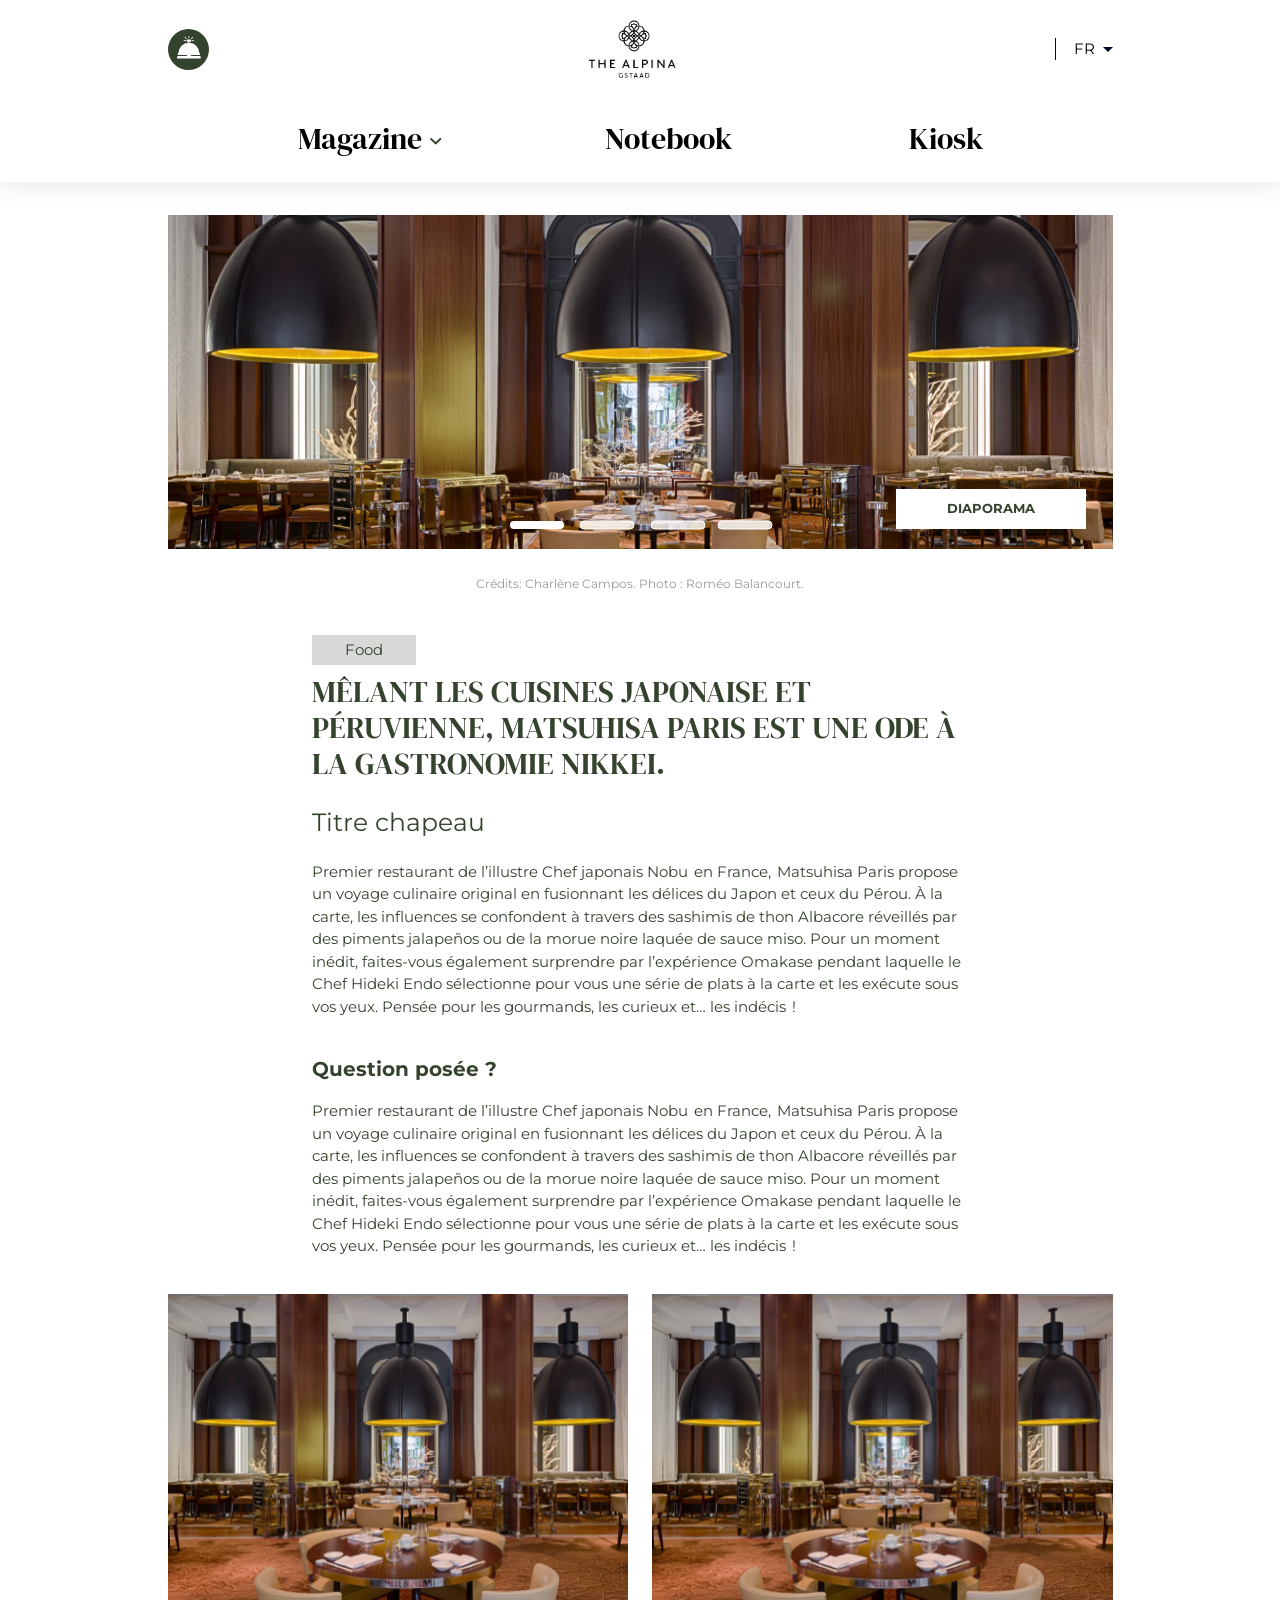
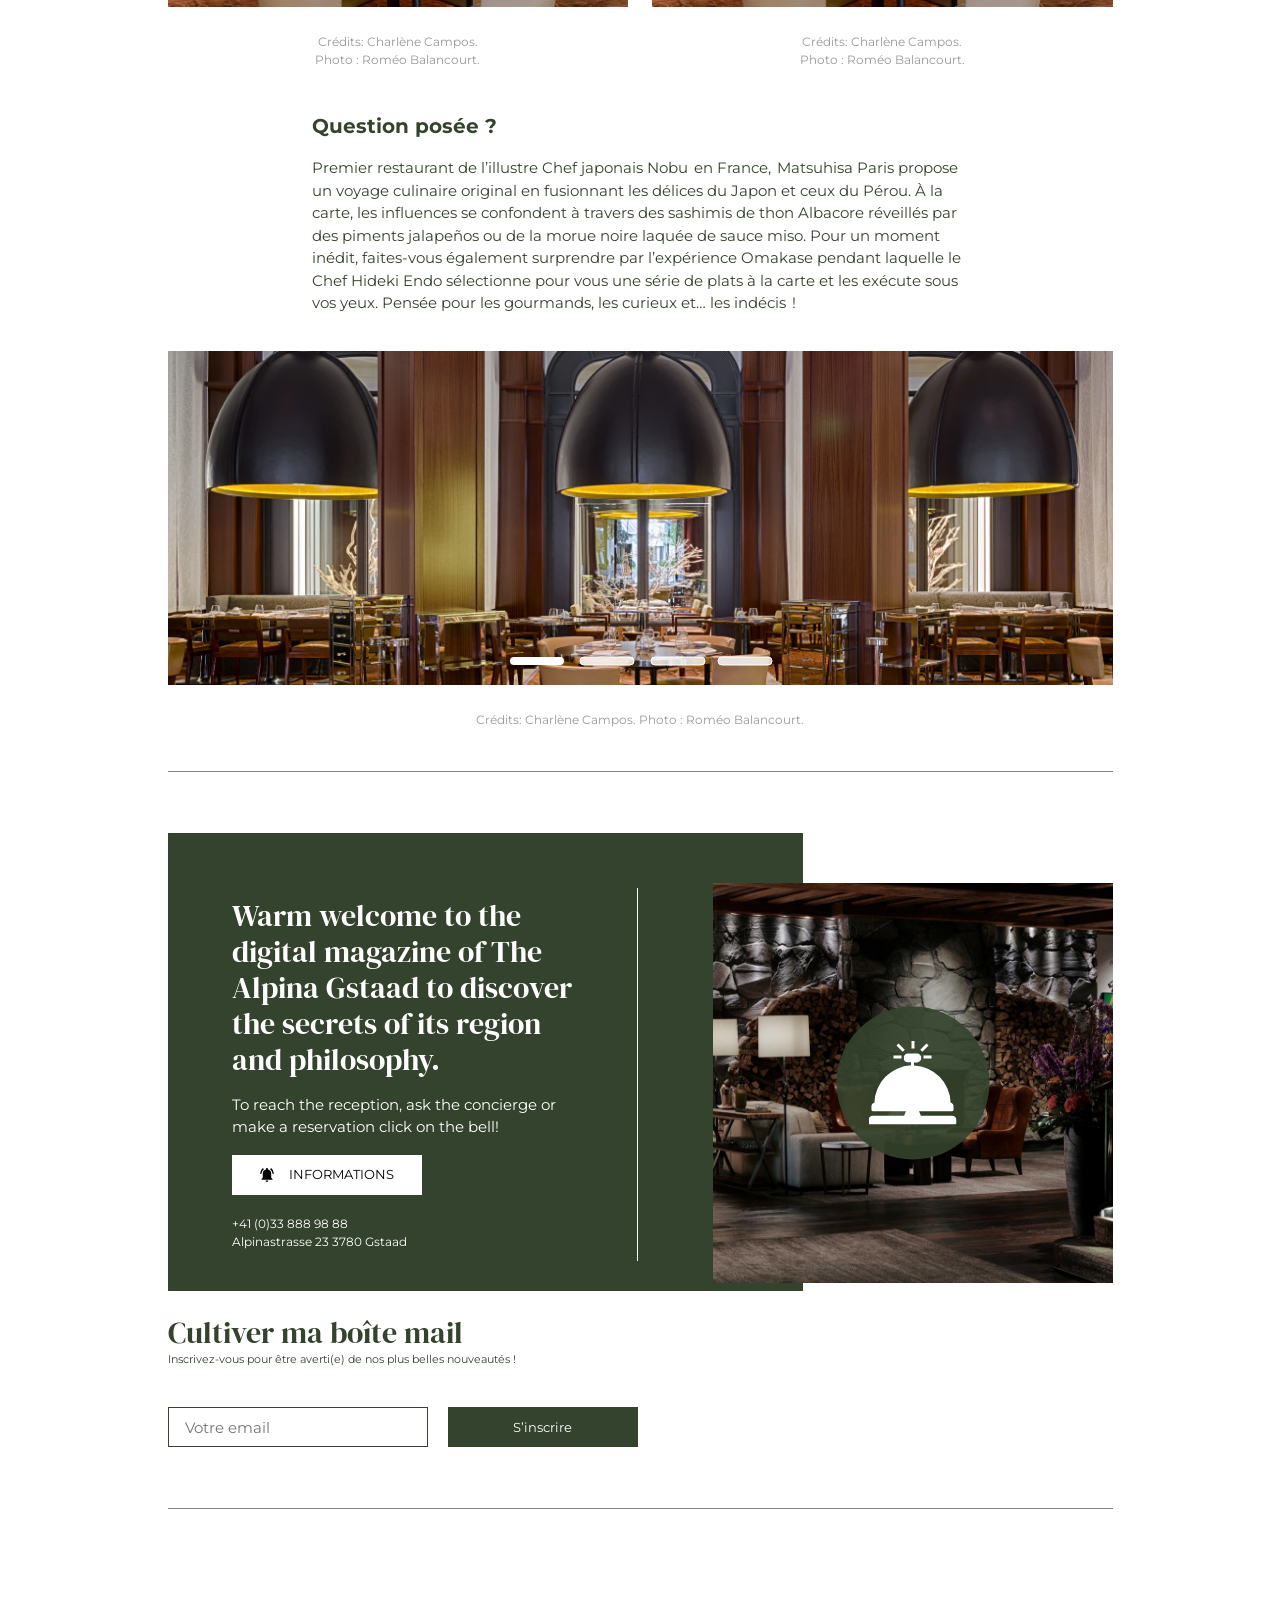
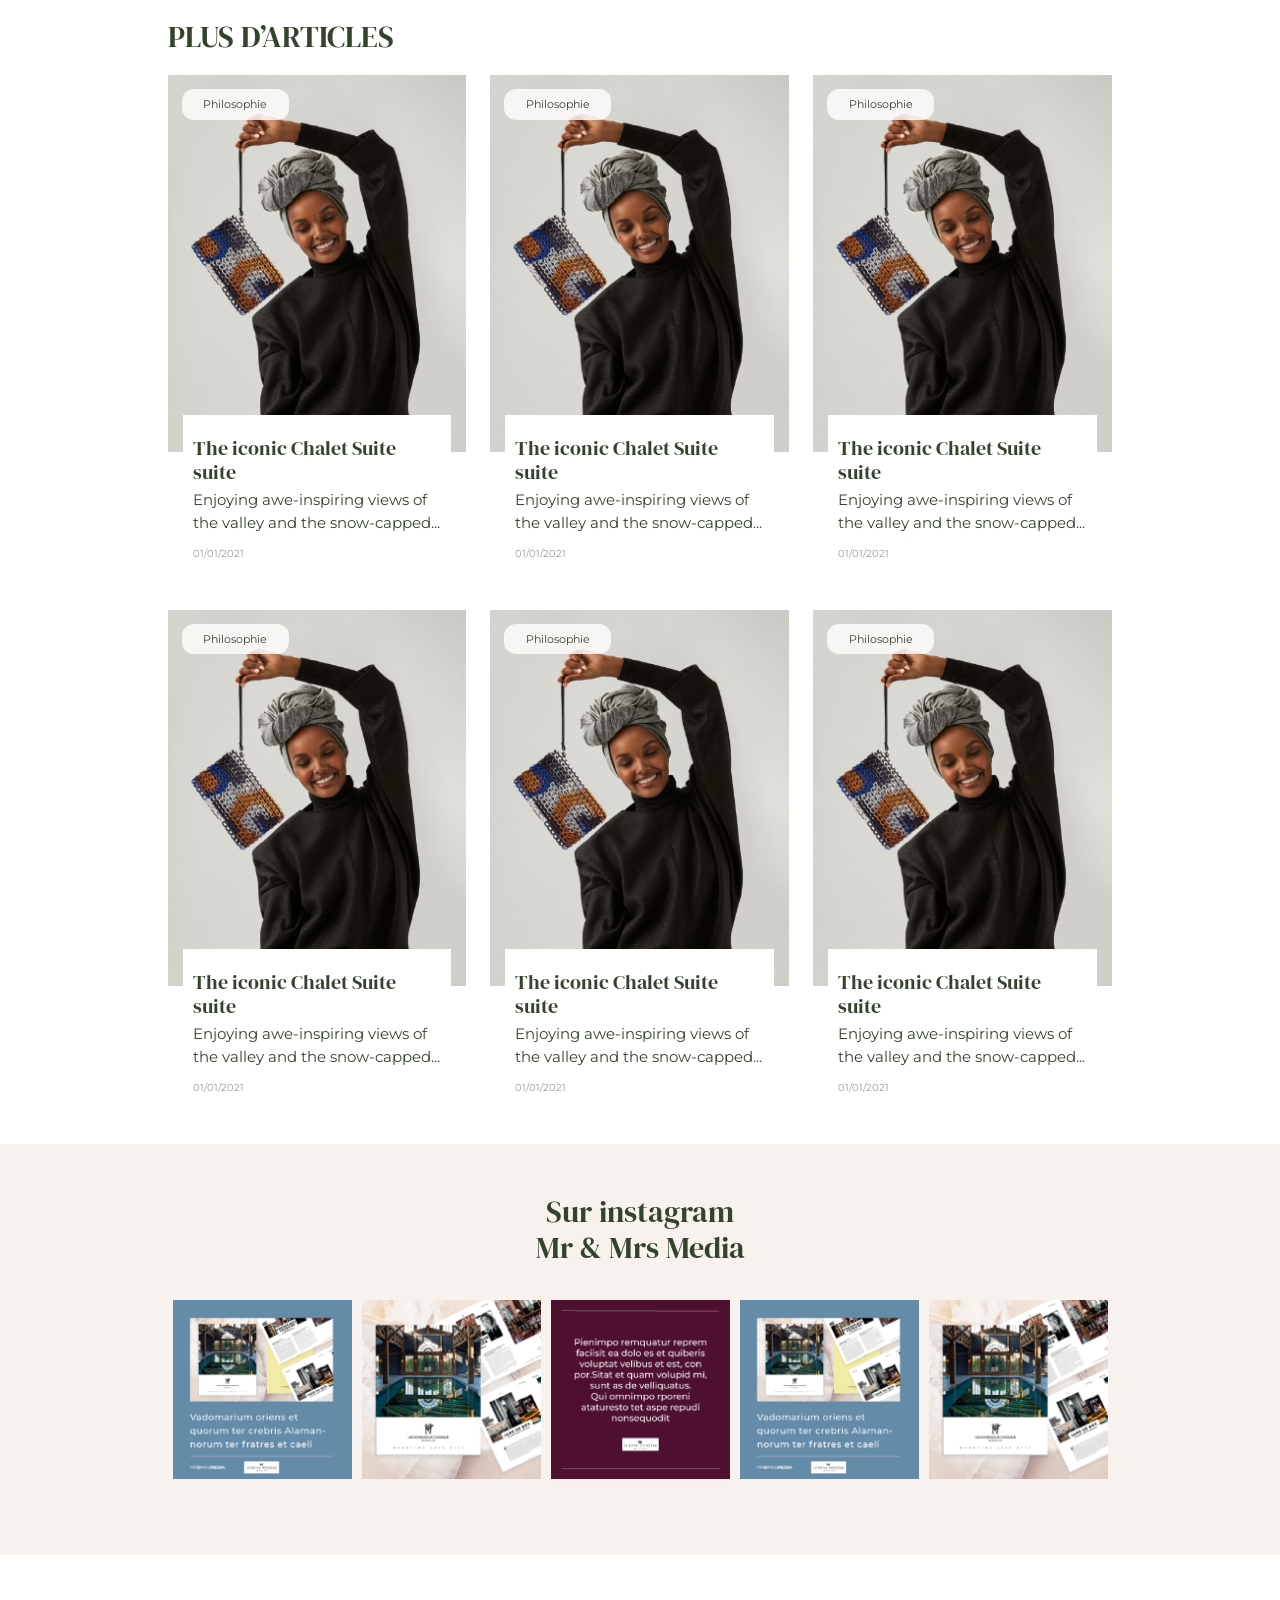
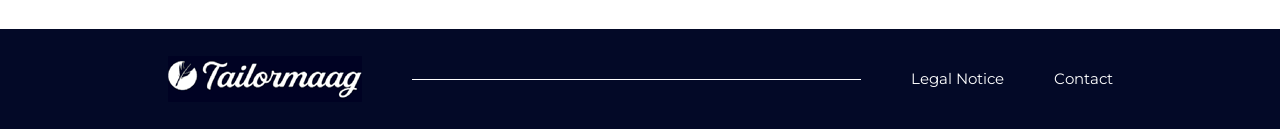
==== app/articles-only.html @ 4ebaca7b "first path" ====
<!DOCTYPE html>
<html lang="en">
<head>
	<meta charset="utf-8">
    <meta name="viewport" content="width=device-width, initial-scale=1">
	<meta http-equiv="X-UA-Compatible" content="ie=edge">
	<title>Tailormaag</title>
	<link rel="preconnect" href="https://fonts.gstatic.com">
<link href="https://fonts.googleapis.com/css2?family=DM+Serif+Display&family=Montserrat:wght@400;700&display=swap" rel="stylesheet">
	<link rel="stylesheet" href="https://stackpath.bootstrapcdn.com/bootstrap/5.0.0-alpha1/css/bootstrap.min.css" integrity="sha384-r4NyP46KrjDleawBgD5tp8Y7UzmLA05oM1iAEQ17CSuDqnUK2+k9luXQOfXJCJ4I" crossorigin="anonymous">
	<link rel="stylesheet" href="css/slick.css">
	<link rel="stylesheet" href="css/style.min.css">
</head>
<body class="client-page">

<!-- start header -->
<header class="header header--client header--client-single-article">
	<div class="container-fluid">
		<div class="logo">
			<a href="index.html">
				<img src="img/client-logo.svg" alt="">
			</a>
		</div>

	<img src="img/alpina.svg" alt="" class="center-logo">
			


			<div class="header__leng">
				<select name="" id="" class="leng-select">
					<option value="">FR</option>
					<option value="">EN</option>
				</select>
			</div>

	</div>
</header>
<!-- end header -->



<!-- start page menu -->
<section class="page-menu-single page-menu-article">
	<div class="container-fluid">
		<div class="page-menu__content">
			<div class="page-menu__link">Magazine <img src="img/down-arrow.svg" alt="" class="down-arrow">
				<span class="sab-menu">
					<a href="">All Articles</a>
					<a href="">Lifestyle</a>
					<a href="">Philosophy</a>
					<a href="">Food</a>
				</span>
			</div>
			<a href="" class="page-menu__link">Notebook</a>
			<a href="" class="page-menu__link">Kiosk</a>
		</div>
	</div>
</section>
<!-- end page menu -->

<!-- start single-article content -->
<section class="single-article">
	<div class="container-fluid">
		<div class="single-article__img-wrapper">
			<img src="img/article-img.png" alt="">
			<a href="slide-show.html" class="button button-white gallery-btn">
				Diaporama
			</a>
		</div>
<div class="single-article__text-content">
	<div class="single-article__img-title">
			Crédits: Charlène Campos. Photo : Roméo Balancourt.
		</div>

		<div class="article-tag">
			Food
		</div>

		<h2>MÊLANT LES CUISINES JAPONAISE ET PÉRUVIENNE, MATSUHISA PARIS EST UNE ODE À LA GASTRONOMIE NIKKEI.</h2>

		<div class="sub-theme">
			Titre chapeau
		</div>

		<p>Premier restaurant de l’illustre Chef japonais Nobu  en France,  Matsuhisa Paris propose un voyage culinaire original en fusionnant les délices du Japon et ceux du Pérou. À la carte, les influences se confondent à travers des sashimis de thon Albacore réveillés par des piments jalapeños ou de la morue noire laquée de sauce miso. Pour un moment inédit, faites-vous également surprendre par l’expérience Omakase pendant laquelle le Chef Hideki Endo sélectionne pour vous une série de plats à la carte et les exécute sous vos yeux. Pensée pour les gourmands, les curieux et… les indécis  ! </p>

		<div class="single-article__sub-title">
			Question posée ?
		</div>

		<p>
			Premier restaurant de l’illustre Chef japonais Nobu  en France,  Matsuhisa Paris propose un voyage culinaire original en fusionnant les délices du Japon et ceux du Pérou. À la carte, les influences se confondent à travers des sashimis de thon Albacore réveillés par des piments jalapeños ou de la morue noire laquée de sauce miso. Pour un moment inédit, faites-vous également surprendre par l’expérience Omakase pendant laquelle le Chef Hideki Endo sélectionne pour vous une série de plats à la carte et les exécute sous vos yeux. Pensée pour les gourmands, les curieux et… les indécis  ! 
		</p>
</div>

<div class="row single-article-images">
	<div class="col-md-6">
		<div class="single-article-image">
			<img src="img/single-article-img-2.png" alt="">
			<div class="single-article__img-title">
			Crédits: Charlène Campos. <br> Photo : Roméo Balancourt.
		</div>
		</div>
		
	</div>
	<div class="col-md-6">
		<div class="single-article-image">
			<img src="img/single-article-img-2.png" alt="">
			<div class="single-article__img-title">
			Crédits: Charlène Campos. <br> Photo : Roméo Balancourt.
		</div>
		</div>

	</div>
</div>

<div class="single-article__text-content">
<div class="single-article__sub-title">
			Question posée ?
		</div>

		<p>
			Premier restaurant de l’illustre Chef japonais Nobu  en France,  Matsuhisa Paris propose un voyage culinaire original en fusionnant les délices du Japon et ceux du Pérou. À la carte, les influences se confondent à travers des sashimis de thon Albacore réveillés par des piments jalapeños ou de la morue noire laquée de sauce miso. Pour un moment inédit, faites-vous également surprendre par l’expérience Omakase pendant laquelle le Chef Hideki Endo sélectionne pour vous une série de plats à la carte et les exécute sous vos yeux. Pensée pour les gourmands, les curieux et… les indécis  ! 
		</p>
	</div>

	<div class="single-article__img-wrapper">
			<img src="img/article-img.png" alt="">
			
		</div>

			<div class="single-article__img-title">
			Crédits: Charlène Campos. Photo : Roméo Balancourt.
		</div>
		
	</div>
</section>
<!-- end single-article content -->

<!-- start contact-section -->
<section class="contact-section contact-section--green">
	<div class="container-fluid">
		<div class="contact-section__content-wrapper">
			
			<div class="contact-section__content">
			<div class="contact-section__wrapper">
				<h2>
					Warm welcome to the digital magazine of The Alpina Gstaad to discover the secrets of its region and philosophy.
				</h2>
				<p class="contact-section__text">To reach the reception, ask the concierge or make a reservation click on the bell!</p>

				<div class="contac-button-wrapper">
					<a href="" class="button button-white button-white--black">
				<img src="img/bell.svg" alt="">	Informations
				</a><div class="contact-info">
				+41 (0)33 888 98 88 <br>
Alpinastrasse 23 3780 Gstaad
			</div>
				</div>
				
			</div>
		</div>
		<div class="contact-img">
			<div class="contact-im">
				<div class="contact-img__logo">

				<img src="img/reception-bell.svg" alt="">
			</div>
			<img src="img/contact2.png" alt="">
			</div>
			
		</div>
		
		</div>

		<div class="contact-section__call-to-action">
			<h2>
				Cultiver ma boîte mail
			</h2>
			<div class="call-to-action__text">
				Inscrivez-vous pour être averti(e) de nos plus belles nouveautés !
			</div>

			<div class="form">
				<input type="text" placeholder="Votre email" class="input">

				<input type="submit" class="button button--green" value="S’inscrire">
				
			</div>

			

			
			
		</div>
		
	</div>
</section>
<!-- end contact-section -->


<!-- start articles page -->
<section class="articles-section">
	<div class="container-fluid">
		<div class="articles-section__header">
			<div class="articles-section__header-content">
				<h2>PLUS D’ARTICLES</h2>				
			</div>

		
		</div>

		<div class="row">
			<div class="col-md-4">
				<a href="" class="articles__item">
							<span class="articles__item-img-wrapper">
								<span class="tag">
									Philosophie
								</span>
								<img src="img/a1.png" alt="" class="articles__img">
							</span>
							<span class="articles__item-content">
							
							<h3>The iconic Chalet Suite suite</h3>

							<p class="article-item-text">Enjoying awe-inspiring views of the valley and the snow-capped...</p>

							<span class="article-item__date">
								01/01/2021
							</span>
							</span>

						</a>
			</div>

			<div class="col-md-4">
				<a href="" class="articles__item">
							<span class="articles__item-img-wrapper">
								<span class="tag">
									Philosophie
								</span>
								<img src="img/a1.png" alt="" class="articles__img">
							</span>
							<span class="articles__item-content">
							
							<h3>The iconic Chalet Suite suite</h3>

							<p class="article-item-text">Enjoying awe-inspiring views of the valley and the snow-capped...</p>

							<span class="article-item__date">
								01/01/2021
							</span>
							</span>

						</a>
			</div>

			<div class="col-md-4">
				<a href="" class="articles__item">
							<span class="articles__item-img-wrapper">
								<span class="tag">
									Philosophie
								</span>
								<img src="img/a1.png" alt="" class="articles__img">
							</span>
							<span class="articles__item-content">
							
							<h3>The iconic Chalet Suite suite</h3>

							<p class="article-item-text">Enjoying awe-inspiring views of the valley and the snow-capped...</p>

							<span class="article-item__date">
								01/01/2021
							</span>
							</span>

						</a>
			</div>

			<div class="col-md-4">
				<a href="" class="articles__item">
							<span class="articles__item-img-wrapper">
								<span class="tag">
									Philosophie
								</span>
								<img src="img/a1.png" alt="" class="articles__img">
							</span>
							<span class="articles__item-content">
							
							<h3>The iconic Chalet Suite suite</h3>

							<p class="article-item-text">Enjoying awe-inspiring views of the valley and the snow-capped...</p>

							<span class="article-item__date">
								01/01/2021
							</span>
							</span>

						</a>
			</div>

			<div class="col-md-4">
				<a href="" class="articles__item">
							<span class="articles__item-img-wrapper">
								<span class="tag">
									Philosophie
								</span>
								<img src="img/a1.png" alt="" class="articles__img">
							</span>
							<span class="articles__item-content">
							
							<h3>The iconic Chalet Suite suite</h3>

							<p class="article-item-text">Enjoying awe-inspiring views of the valley and the snow-capped...</p>

							<span class="article-item__date">
								01/01/2021
							</span>
							</span>

						</a>
			</div>

			<div class="col-md-4">
				<a href="" class="articles__item">
							<span class="articles__item-img-wrapper">
								<span class="tag">
									Philosophie
								</span>
								<img src="img/a1.png" alt="" class="articles__img">
							</span>
							<span class="articles__item-content">
							
							<h3>The iconic Chalet Suite suite</h3>

							<p class="article-item-text">Enjoying awe-inspiring views of the valley and the snow-capped...</p>

							<span class="article-item__date">
								01/01/2021
							</span>
							</span>

						</a>
			</div>

		</div>
	</div>
</section>
<!-- end articles page -->



<!-- start instagram section -->
<section class="instagram">
	<div class="container-fluid">
		<h2>
			Sur instagram <br>
Mr & Mrs Media
		</h2>
		<div class="instagram__slider">

			<div class="post-item">
				<a href="">
					<img src="img/post1.png" alt="">
				</a>
			</div>

			<div class="post-item">
				<a href="">
					<img src="img/post2.png" alt="">
				</a>
			</div>
			<div class="post-item">
				<a href="">
					<img src="img/post3.png" alt="">
				</a>
			</div>
			<div class="post-item">
				<a href="">
					<img src="img/post1.png" alt="">
				</a>
			</div>
			<div class="post-item">
				<a href="">
					<img src="img/post2.png" alt="">
				</a>
			</div>
		</div>
	</div>
</section>
<!-- end instagram section -->


<!-- start footer section -->
<footer class="footer">
	<div class="container-fluid">
		<div class="footer-logo">
			<a href="">
				<img src="img/footer-logo.png" alt="">
			</a>
		</div>
		<div class="footer-line">
			
		</div>

		<div class="footer-menu">
			<a href="">Legal Notice</a>
			<a href="">Contact</a>
		</div>
	</div>
</footer>
<!-- end footer section -->


<script src="https://ajax.googleapis.com/ajax/libs/jquery/3.5.1/jquery.min.js"></script>
<script src="js/slick.js"></script>
	<script src="js/main.js"></script>
</body>
</html>
---- app/css/style.min.css ----
body{font-size:15px;font-family:"Montserrat",sans-serif;font-weight:400;color:#030927}ul{list-style:none;margin-bottom:0;padding-left:0}a,a:hover{text-decoration:none}h1{font-size:60px;font-family:"DM Serif Display",serif;color:#fff;text-shadow:0 0 16px #030927}h2{font-size:30px;font-family:"DM Serif Display",serif;margin-bottom:29px}h3{font-size:20px;font-family:"DM Serif Display",serif;margin-bottom:0px}.client-page{color:#34432D}.container-fluid{width:945px;max-width:84.872vw;padding-left:0;padding-right:0}.button{font-size:13px;background:#030927;color:#fff;width:190px;height:40px;display:-webkit-box;display:-ms-flexbox;display:flex;-webkit-box-pack:center;-ms-flex-pack:center;justify-content:center;-webkit-box-align:center;-ms-flex-align:center;align-items:center;text-transform:uppercase}.button:hover{color:#fff}.button-white{background:#fff;color:#030927;font-weight:700}.button-white:hover{color:#030927}.header{background:#fff;padding-top:24px;padding-bottom:24px;font-size:15px;z-index:999;-webkit-transition:all 0.5s;-o-transition:all 0.5s;transition:all 0.5s;position:relative;z-index:9999}.header .container-fluid{display:-webkit-box;display:-ms-flexbox;display:flex;-webkit-box-pack:justify;-ms-flex-pack:justify;justify-content:space-between;-webkit-box-align:center;-ms-flex-align:center;align-items:center}.header__menu-wrapper{display:-webkit-box;display:-ms-flexbox;display:flex;-webkit-box-align:center;-ms-flex-align:center;align-items:center}.menu ul{display:-webkit-box;display:-ms-flexbox;display:flex}.menu-link{color:#030927;margin-right:50px}.menu-link:hover{color:#030927}.header__leng{padding-left:50px;border-left:1px solid #030927}.leng-select{border:none;-webkit-appearance:none;-moz-appearance:none;appearance:none;padding-right:17px;background:url("../img/down.svg");background-position:right center;background-repeat:no-repeat;cursor:pointer;outline:none}.header.sticky{-webkit-box-shadow:0px 2px 4px #00000025;box-shadow:0px 2px 4px #00000025;position:fixed;top:0;left:0;width:100%}.menu__btn{cursor:pointer;display:none}.menu__row{width:27px;height:3px;background:#030927;display:block;margin-bottom:4.5px}.main-screen{min-height:568px;background:url("../img/main-bg.png");background-repeat:no-repeat;background-size:cover;text-align:center;-webkit-box-pack:center;-ms-flex-pack:center;justify-content:center;display:-webkit-box;display:-ms-flexbox;display:flex;-webkit-box-align:center;-ms-flex-align:center;align-items:center}.articles{padding-top:70px;padding-bottom:70px;padding-bottom:60px}.articles__img{width:100%}.articles__item-img-wrapper{position:relative;display:block}.tag{position:absolute;top:14px;left:14px;background:rgba(255,255,255,0.8);padding:7px 21.5px;font-size:11px;border-radius:12px}.articles__item{color:#030927;display:block;width:100%}.articles__item h3{margin-top:12px;margin-bottom:5px}.articles__item:hover{color:#030927}.articles__item-content{background:#fff;-webkit-transform:translateY(-37px);-ms-transform:translateY(-37px);transform:translateY(-37px);display:block;width:calc(100% - 30px);margin:0 auto;padding:9px 10px}.articles__item-theme{background:#030927;color:#fff;font-size:11px;text-transform:uppercase;padding:5px 12px}.article-item-text{margin-bottom:17px;font-size:12px}.article-item__date{color:#989898;font-size:12px}.articles-row{display:-webkit-box;display:-ms-flexbox;display:flex;-webkit-box-pack:justify;-ms-flex-pack:justify;justify-content:space-between}.articles-col-l{min-width:320px;margin-left:35px}.articles-col-l .articles__item-content{padding-top:12px}.articles-col-l .articles__item-theme{padding-right:46px}.articles-col-l h3{margin-top:26px;margin-bottom:14.5px}.articles-col-l .article-item-text{margin-bottom:27px}.items-section{background:#F0F5F8;padding-top:33px;padding-bottom:23px}.items-section h3{margin-bottom:6px}.item{max-width:176px}.item p{font-size:12px}.favorite .container-fluid{padding-top:80px;padding-bottom:80px}.favorite__item{width:100%;height:305px;background:url("../img/favorite-bg.png");padding-right:66px;display:-webkit-box;display:-ms-flexbox;display:flex;-webkit-box-pack:end;-ms-flex-pack:end;justify-content:flex-end}.favorite__content{height:100%;width:420px;background:#030927;padding:37px 24px;color:#fff}.favorite__title{font-size:40px;font-family:"DM Serif Display",serif}.favorite__text{font-size:15px}.contact-section .container-fluid{position:relative;padding-top:62px;padding-bottom:62px;margin-bottom:80px}.contact-section .container-fluid:before{content:'';width:100%;height:1px;background:#808392;display:block;position:absolute;top:0;left:0}.contact-section .container-fluid:after{content:'';width:100%;height:1px;background:#808392;display:block;position:absolute;bottom:0;left:0}.contact-section__content{width:635px;max-width:100%;background:#030927;padding:55px 64px 48px 64px;color:#fff}.contact-section__wrapper{height:100%;border-right:1px solid #fff;max-width:406px;padding:40px 50px 40px 0}.contact-section__wrapper h2{margin-bottom:16px}.contact-section__text{font-size:15px}.contact-section__content-wrapper{position:relative}.contact-img{position:absolute;top:0;right:0;-webkit-transform:translateY(50px);-ms-transform:translateY(50px);transform:translateY(50px)}.contact-section__call-to-action{padding-top:24px}.contact-section__call-to-action h2{margin-bottom:0}.call-to-action__text{font-size:11px;margin-bottom:40px}.clients{position:relative;padding-top:38.5px;padding-bottom:38.5px}.clients .container-fluid{position:relative;z-index:1;display:-webkit-box;display:-ms-flexbox;display:flex;-webkit-box-pack:justify;-ms-flex-pack:justify;justify-content:space-between;-webkit-box-align:end;-ms-flex-align:end;align-items:flex-end}.clients:before{content:'';position:absolute;left:0;top:0;height:100%;width:61%;background:#F0F5F8;border-radius:1px}.clients__text{font-size:15px}.clients__buttons{display:-webkit-box;display:-ms-flexbox;display:flex}.prev{margin-right:38px}.prev,.next{cursor:pointer}.slider-wrapper{position:relative;z-index:1;padding-top:35px}.slider-item__img{width:100%;padding:15px;position:relative}.slider-item__img img{width:100%}.slider-logo-wrapper{width:114px;height:114px;background:rgba(4,11,48,0.8);position:absolute;top:50%;left:50%;-webkit-transform:translateY(-50%) translateX(-50%);-ms-transform:translateY(-50%) translateX(-50%);transform:translateY(-50%) translateX(-50%);display:-webkit-box;display:-ms-flexbox;display:flex;-webkit-box-pack:center;-ms-flex-pack:center;justify-content:center;-webkit-box-align:center;-ms-flex-align:center;align-items:center}.slider-logo-wrapper img{max-width:80%}.clients{overflow:hidden}.slider-wrapper{margin-right:-23vw}.slider{margin-left:-15px}.slider-content{width:945px;max-width:84.872vw;margin:0 auto}.slider-item{outline:none}.tags{padding-top:90px;padding-bottom:80px}.tags__text-wrapper{background-color:#030927;border-radius:1px;min-height:100%}.tag-img{width:100%}.tags__text-content{color:#fff;padding:22px 40px}.tags__text-content h2{max-width:280px;margin-bottom:20px}.tags__sab-title{font-size:15px;font-weight:700;margin-bottom:18px}.tags__text{font-size:15px;margin-bottom:25px}.tags__content{width:100%;background:#F0F5F8;border-radius:1px;padding:34px 16px 50px 16px;min-height:100%}.tags__content h2{max-width:357px;margin-bottom:47px}.tag-item{font-size:18px;background:#fff;border-radius:20px;margin-bottom:12px;margin-right:10px;height:42px;display:-webkit-box;display:-ms-flexbox;display:flex;-webkit-box-pack:center;-ms-flex-pack:center;justify-content:center;-webkit-box-align:center;-ms-flex-align:center;align-items:center;padding:0 24px}.tags-wrapper{-ms-flex-wrap:wrap;flex-wrap:wrap;display:-webkit-box;display:-ms-flexbox;display:flex}.tag-img-wrapper{width:100%;height:132px;overflow:hidden}.discover{padding-bottom:90px}.discover__content{width:100%;background:#030927;display:-webkit-box;display:-ms-flexbox;display:flex;color:#fff}.discover__text-content{width:calc(100% - 305px);display:-webkit-box;display:-ms-flexbox;display:flex;-webkit-box-pack:center;-ms-flex-pack:center;justify-content:center;-webkit-box-align:center;-ms-flex-align:center;align-items:center}.discover-img{min-width:305px}.discover__title{font-family:"DM Serif Display",serif;font-size:40px;max-width:380px;line-height:1.2}.discover__text{max-width:480px}.discover__text p{font-size:15px;margin-top:10px}.instagram{background:#F8F2EF;padding-top:50px;padding-bottom:65px;margin-bottom:74px}.instagram h2{text-align:center}.post-item{padding:5px}.post-item img{width:100%}.footer{background:#030927;padding-top:27px;padding-bottom:27px;color:#fff}.footer .container-fluid{display:-webkit-box;display:-ms-flexbox;display:flex;-webkit-box-pack:justify;-ms-flex-pack:justify;justify-content:space-between;-webkit-box-align:center;-ms-flex-align:center;align-items:center}.footer-menu{display:-webkit-box;display:-ms-flexbox;display:flex}.footer-menu a{color:#fff;display:block;margin-left:50px;font-size:15px;white-space:nowrap}.footer-line{width:100%;background:#fff;height:1px;margin-left:50px}.main-screen.main-screen--client{background:url("../img/clients-bg.png");background-position:center}.header--client{padding-top:0;padding-bottom:0}.header--client .header__leng{padding-left:17.5px}.page-menu__content{background:#fff;height:87px;-webkit-box-shadow:0px 2px 24px #0309271A;box-shadow:0px 2px 24px #0309271A;z-index:1;position:relative;-webkit-transform:translateY(-50%);-ms-transform:translateY(-50%);transform:translateY(-50%);display:-webkit-box;display:-ms-flexbox;display:flex;-webkit-box-align:center;-ms-flex-align:center;align-items:center;-webkit-box-pack:justify;-ms-flex-pack:justify;justify-content:space-between;padding-left:130px;padding-right:130px;-webkit-transition:all 0.5s;-o-transition:all 0.5s;transition:all 0.5s}.page-menu__link{font-size:30px;font-family:"DM Serif Display",serif;position:relative;color:#000;cursor:pointer;height:100%;display:-webkit-box;display:-ms-flexbox;display:flex;-webkit-box-align:center;-ms-flex-align:center;align-items:center}.page-menu__link:hover{color:#000}.down-arrow{-webkit-transform:rotate(-90deg);-ms-transform:rotate(-90deg);transform:rotate(-90deg);position:relative;left:10px;top:2px}.page-menu.sticky,.page-menu-single.sticky{position:fixed;top:98px;width:100%;z-index:999}.page-menu.sticky .page-menu__content,.page-menu-single.sticky .page-menu__content{-webkit-transform:translateY(0);-ms-transform:translateY(0);transform:translateY(0)}.sab-menu{position:absolute;top:100%;background:#fff;left:50%;-webkit-transform:translateX(-50%);-ms-transform:translateX(-50%);transform:translateX(-50%);display:block;border-top:3px solid #34432D;width:208px;padding:13px 28px;-webkit-box-shadow:0px 2px 24px #0309271A;box-shadow:0px 2px 24px #0309271A;display:none}.sab-menu a{font-size:19px;color:#000;font-family:"DM Serif Display",serif}.page-menu__link:hover .sab-menu{display:block}.articles-section{padding-top:30px}.articles-section__header{display:-webkit-box;display:-ms-flexbox;display:flex;-webkit-box-pack:justify;-ms-flex-pack:justify;justify-content:space-between;padding-bottom:15px}.articles-section__header-content{max-width:480px}.articles-section__header-content h2{margin-bottom:5px}.button--transparent{background:transparent;color:#34432D;border:1px solid #34432D;font-weight:700}.button--transparent:hover{color:#34432D}.client-page .articles__item{color:#34432D}.client-page .article-item-text{font-size:15px;margin-bottom:7px}.client-page .article-item__date{font-size:10px}.contact-section--green .contact-section__content{background:#34432D;padding-bottom:30px}.contact-section--green .contact-section__wrapper{padding-bottom:10px;padding-top:10px}.contact-section--green .button{margin-bottom:20px}.button img{padding-right:15px}.button-white--black{color:#000;font-weight:400}.contact-info{font-size:12px;color:#fff}.contact-img__logo{top:50%;left:50%;-webkit-transform:translateY(-50%) translateX(-50%);-ms-transform:translateY(-50%) translateX(-50%);transform:translateY(-50%) translateX(-50%);width:153px;height:153px;background:rgba(52,67,45,0.9);position:absolute;border-radius:50%;display:-webkit-box;display:-ms-flexbox;display:flex;-webkit-box-pack:center;-ms-flex-pack:center;justify-content:center;-webkit-box-align:center;-ms-flex-align:center;align-items:center}.button.button--green{background:#34432D;border:none}.form{display:-webkit-box;display:-ms-flexbox;display:flex;height:40px}.form input{height:100%;outline:none}.form .input{width:260px;margin-right:20px;display:block;border:1px solid #34432D;padding:0 16px}.form .input:focus::-webkit-input-placeholder{color:transparent}.form .input:focus::-moz-placeholder{color:transparent}.form .input:focus:-ms-input-placeholder{color:transparent}.form .input:focus::-ms-input-placeholder{color:transparent}.form .input:focus::placeholder{color:transparent}.beauty{text-transform:uppercase;font-size:11px}.articles__item-content--green .articles__item-content{background:#34432D;padding:28px 23px;color:#fff}.articles__item-content--green .article-item__date{color:#fff}.footer-button{width:100%;-webkit-box-pack:center;-ms-flex-pack:center;justify-content:center;display:-webkit-box;display:-ms-flexbox;display:flex;padding-bottom:76px}.footer-button .button--green{font-weight:600;text-transform:none}.articles__item:hover .articles__item-content{background:#34432D;color:#fff}.articles__item:hover .article-item__date{color:#fff}.social-section{padding-bottom:115px}.social-section .container-fluid{padding-top:64px;padding-bottom:64px;border-top:1px solid #D8D8D8;border-bottom:1px solid #D8D8D8;display:-webkit-box;display:-ms-flexbox;display:flex;-webkit-box-align:center;-ms-flex-align:center;align-items:center}.social__content{width:calc(100% - 399px);background:#34432D;padding:40px 77px;color:#fff}.social__content-wrapper{height:100%;border-left:1px solid #fff;height:100%;padding-left:47px;padding-top:60px;padding-bottom:60px;display:-webkit-box;display:-ms-flexbox;display:flex;-webkit-box-align:center;-ms-flex-align:center;align-items:center}.social__content-container{width:345px;max-width:100%}.social__content-container h2{font-size:24px;margin-bottom:8px}.social-icon{display:-webkit-box;display:-ms-flexbox;display:flex;-webkit-box-pack:center;-ms-flex-pack:center;justify-content:center;-webkit-box-align:center;-ms-flex-align:center;align-items:center;width:37px;height:37px;border-radius:50%;margin-right:20px}.social-icon img{max-width:100%}.social-icon:last-child{margin-right:0}.social-icons{display:-webkit-box;display:-ms-flexbox;display:flex}.notebook{background:rgba(52,67,45,0.2);padding-top:57px;padding-bottom:76px;margin-bottom:60px}.notebook .col-md-6,.notebook .col-md-4{margin-bottom:20px}.notebook-title{font-family:"DM Serif Display",serif;font-size:60px}.notebook__header-content{max-width:480px}.notebook__header{display:-webkit-box;display:-ms-flexbox;display:flex;-webkit-box-pack:justify;-ms-flex-pack:justify;justify-content:space-between;-webkit-box-align:end;-ms-flex-align:end;align-items:flex-end;padding-bottom:40px}.notebook__header p{margin-bottom:0}.notebook__header .button{width:225px}.notebook__item{min-height:100%;background:#fff}.notebook__item .articles__item-content{-webkit-transform:translateY(0);-ms-transform:translateY(0);transform:translateY(0);width:100%;padding-top:0;display:-webkit-box;display:-ms-flexbox;display:flex;-webkit-box-orient:vertical;-webkit-box-direction:normal;-ms-flex-direction:column;flex-direction:column;padding-right:20px;padding-left:35px;padding-bottom:13px}.notebook__item .articles__item-content h3{font-size:25px}.notebook__item .articles__item-content .article-item-text{font-size:12px}.next-arrow{background:#34432D;width:54px;height:54px;display:-webkit-box;display:-ms-flexbox;display:flex;-ms-flex-item-align:end;align-self:flex-end;-webkit-transform:translateY(-50%);-ms-transform:translateY(-50%);transform:translateY(-50%);-webkit-box-pack:center;-ms-flex-pack:center;justify-content:center;-webkit-box-align:center;-ms-flex-align:center;align-items:center}.notebook__sub-title{text-transform:uppercase;font-size:11px}.notebook__sub-title span{font-weight:600}.notebook__footer{font-size:11px;color:#D98612;display:-webkit-box;display:-ms-flexbox;display:flex;-webkit-box-align:center;-ms-flex-align:center;align-items:center}.notebook__footer img{display:block;margin-right:8px}.button.button--green{text-transform:none}.main-screen--articles{min-height:auto;padding-top:64px;padding-bottom:95px;background:url("../img/articles-bg.png");background-size:cover;background-repeat:no-repeat;background-position:center}.articles__tabs{display:-webkit-box;display:-ms-flexbox;display:flex;margin-bottom:40px}.articles__tab{margin-right:16px;width:137px;height:38px;display:-webkit-box;display:-ms-flexbox;display:flex;-webkit-box-pack:center;-ms-flex-pack:center;justify-content:center;-webkit-box-align:center;-ms-flex-align:center;align-items:center;border:1px solid #34432D;cursor:pointer;font-size:17px}.articles__tab.active{background:#34432D;color:#fff}.articles__tab-item{display:none}.articles__tab-item:first-child{display:block}.page-menu-single.page-menu-article{-webkit-box-shadow:0px 2px 24px #0309271A;box-shadow:0px 2px 24px #0309271A;-webkit-transform:translateY(-3px);-ms-transform:translateY(-3px);transform:translateY(-3px);background:#fff}.page-menu-single.page-menu-article .page-menu__content{-webkit-transform:translateY(0);-ms-transform:translateY(0);transform:translateY(0);-webkit-box-shadow:none;box-shadow:none}.header--client-single-article.sticky{-webkit-box-shadow:none;box-shadow:none}.single-article{padding-top:30px}.single-article__img-wrapper{position:relative}.single-article__img-wrapper img{width:100%}.single-article__img-wrapper .button{position:absolute;right:27px;bottom:20px;color:#34432D;cursor:pointer}.single-article__img-title{text-align:center;font-size:12px;color:#989898;padding-top:26px;padding-bottom:42px}.article-tag{height:30px;display:-webkit-box;display:-ms-flexbox;display:flex;-webkit-box-pack:center;-ms-flex-pack:center;justify-content:center;-webkit-box-align:center;-ms-flex-align:center;align-items:center;background:rgba(52,67,45,0.2);width:104px;margin-bottom:9px}.single-article__text-content{width:656px;margin:0 auto;max-width:84.872vw}.single-article__text-content h2{margin-bottom:22px}.single-article__text-content p{margin-bottom:36px}.sub-theme{font-size:25px;margin-bottom:19px}.single-article__sub-title{font-size:20px;font-weight:700;margin-bottom:16px}.single-article-images .col-md-6 img{width:100%}.page-menu-single.page-menu-article{position:relative}.modal-window{background:#000;position:fixed;top:0;left:0;width:100%;height:100vh;z-index:9999}.gallery-slider{width:813px;max-width:100%;margin:0 auto;position:relative;height:100vh}.gallery-slider p{color:#fff;margin-top:50px}.gallery-slider__wrapper{display:-webkit-box;display:-ms-flexbox;display:flex;-webkit-box-align:center;-ms-flex-align:center;align-items:center;-webkit-box-orient:vertical;-webkit-box-direction:normal;-ms-flex-direction:column;flex-direction:column;padding-top:50px}.gallery-slider__wrapper img{max-height:calc(100vh - 250px)}.gallery-next{position:absolute;right:0;top:50%;-webkit-transform:translateY(-50%);-ms-transform:translateY(-50%);transform:translateY(-50%);cursor:pointer;z-index:999}.gallery-prev{position:absolute;left:0;top:50%;-webkit-transform:translateY(-50%);-ms-transform:translateY(-50%);transform:translateY(-50%);cursor:pointer;z-index:999}.modal-window__content{position:relative;width:960px;max-width:90%;margin:0 auto;height:100vh;display:-webkit-box;display:-ms-flexbox;display:flex;-webkit-box-align:center;-ms-flex-align:center;align-items:center}@media only screen and (max-width: 1200px){.main-screen.main-screen--client{background-size:100%;background-repeat:no-repeat;min-height:38vw}}@media only screen and (max-width: 1140px){.contact-section__wrapper{max-width:350px;padding-right:20px}}@media only screen and (max-width: 992px){.articles-row{-webkit-box-orient:vertical;-webkit-box-direction:normal;-ms-flex-direction:column;flex-direction:column}.articles-col-l{margin-left:0}.favorite__item{padding-right:0px}.contact-section .contact-img{position:static;-webkit-transform:translateY(0px);-ms-transform:translateY(0px);transform:translateY(0px);margin-top:-125px}.contact-section__content{width:100%}.contact-section__wrapper{max-width:100%;border-right:none;padding-right:0}.contact-section__content{padding-bottom:130px;padding-left:0;padding-right:0;margin:0 auto}.contact-section .container-fluid{max-width:100%;width:100%}.contact-section__wrapper{max-width:84.872vw;margin:0 auto}.contact-img{max-width:84.872vw;margin:0 auto;display:-webkit-box;display:-ms-flexbox;display:flex;-webkit-box-pack:end;-ms-flex-pack:end;justify-content:flex-end}.contact-section__call-to-action{padding-top:0}.contact-section__call-to-action{max-width:84.872vw;margin:0 auto}.clients:before{width:74%}.discover__content{-webkit-box-orient:vertical;-webkit-box-direction:normal;-ms-flex-direction:column;flex-direction:column}.discover__text-content{padding-top:26px;padding-bottom:26px}.discover-img{min-width:100%}.discover__text{max-width:100%}.discover__text-content{width:90%;margin:0 auto}.tags{overflow:hidden}.page-menu__content{padding-left:25px;padding-right:25px}.contact-im{position:relative}.social__content{padding:40px 25px}.social-img{width:50%}.social__content{width:50%}}@media only screen and (max-width: 768px){.header__menu-wrapper{display:none}.logo img{width:130px}.menu__btn{display:block}.menu__row{-webkit-transition:all 0.3s;-o-transition:all 0.3s;transition:all 0.3s}.menu__btn.active .menu__row:last-child{display:none}.menu__btn.active .menu__row:nth-child(2){-webkit-transform:rotate(45deg);-ms-transform:rotate(45deg);transform:rotate(45deg)}.menu__btn.active .menu__row:first-child{-webkit-transform:rotate(-45deg);-ms-transform:rotate(-45deg);transform:rotate(-45deg);margin-bottom:0;position:relative;top:3px}h1{font-size:40px;max-width:326px;margin:0 auto}.main-screen{min-height:757px;background:url("../img/main-bg-mobile.png");background-size:cover;background-repeat:no-repeat}.main-screen .container-fluid{max-width:98%}.articles__item-theme{font-size:14px}.articles__item h3 br{display:none}h3{font-size:25px}.articles__item-content{width:calc(100% - 26px)}.article-item-text{font-size:15px}.articles__item{margin-bottom:10px}.articles-col-l{min-width:auto}.articles-col-s .col-md-6:first-child{-webkit-box-ordinal-group:3;-ms-flex-order:2;order:2}.articles-col-s .col-md-6:nth-child(2){-webkit-box-ordinal-group:2;-ms-flex-order:1;order:1}.articles{padding-top:30px;padding-bottom:0}.header__menu-wrapper{position:absolute;top:99%;background:#fff;left:0;width:100%;-webkit-box-shadow:0px 2px 4px #00000025;box-shadow:0px 2px 4px #00000025;padding-bottom:50px;padding-top:20px}.header{position:relative;font-size:20px}.menu-link{margin-right:0;margin-bottom:30px;display:block}.menu ul{-webkit-box-orient:vertical;-webkit-box-direction:normal;-ms-flex-direction:column;flex-direction:column}.header__leng{padding-left:0}.menu,.header__leng{width:84.872vw;margin:0 auto;border-left:none}.item{margin-bottom:30px}.items-section{padding-bottom:0}.favorite__item{min-height:650px;background:url("../img/favorite-mobile.png");background-size:cover;-webkit-box-pack:center;-ms-flex-pack:center;justify-content:center;-webkit-box-align:start;-ms-flex-align:start;align-items:flex-start;background-size:cover;padding-top:70px}.favorite__content{width:100%;height:auto}.favorite .container-fluid{max-width:100%}.contact-img img{width:282px;max-width:100%}.contact-section .container-fluid:before,.contact-section .container-fluid:after{width:84.872vw;left:50%;-webkit-transform:translateX(-50%);-ms-transform:translateX(-50%);transform:translateX(-50%)}.favorite .container-fluid{padding-bottom:40px}.contact-section .container-fluid{padding-bottom:37px;margin-bottom:37px;padding-top:37px}.slider-logo-wrapper{width:82px;height:82px}.slider-item__img{padding:5px}.slider{margin-left:-5px}.clients:before{width:100%}.clients .container-fluid{-webkit-box-orient:vertical;-webkit-box-direction:normal;-ms-flex-direction:column;flex-direction:column;-webkit-box-align:start;-ms-flex-align:start;align-items:flex-start}.clients__buttons{-ms-flex-item-align:end;align-self:flex-end;padding-top:10px}.slider-wrapper{padding-top:20px}.tags{padding-top:79px}.tags .container-fluid{max-width:100%}.tag-img-wrapper{height:auto}.tags__text-content{padding:0 0;padding-top:30px;max-width:84.872vw;margin:0 auto}.tags__content{padding:0 0;padding-top:30px;padding-bottom:45px}.tags__content-wrap{max-width:84.872vw;margin:0 auto}.discover__title{font-size:30px}.discover__text p{font-size:14px}.instagram{margin-bottom:0}.instagram .container-fluid{max-width:100%}.footer-line{display:none}.footer .container-fluid{-webkit-box-orient:vertical;-webkit-box-direction:normal;-ms-flex-direction:column;flex-direction:column}.footer-menu{margin-top:21px}.footer-menu a{margin-left:0}.footer-menu a:last-child{margin-left:36px}.header--client{-webkit-box-shadow:0px 2px 4px #00000025;box-shadow:0px 2px 4px #00000025}.header--client .container-fluid{display:-webkit-box;display:-ms-flexbox;display:flex;-webkit-box-pack:justify;-ms-flex-pack:justify;justify-content:space-between;-webkit-box-align:center;-ms-flex-align:center;align-items:center}.header--client .header__leng{width:auto;margin-right:0;margin-left:0;padding-left:0}.header--client .logo img{max-width:42px}.center-logo{width:70px}.page-menu.sticky,.page-menu-single.sticky{top:70px;-webkit-box-shadow:0px 2px 4px #00000025;box-shadow:0px 2px 4px #00000025}.page-menu-single.page-menu-article{-webkit-transform:translateY(0);-ms-transform:translateY(0);transform:translateY(0)}.header.sticky{-webkit-box-shadow:0px 2px 4px #00000025;box-shadow:0px 2px 4px #00000025}.page-menu__link{font-size:18px}.page-menu__content{padding-left:17px;padding-right:17px;height:60px}.main-screen--client{border-bottom:1px solid #707070}.page-menu.sticky .container-fluid{width:100%;max-width:100%}.down-arrow{height:8px;left:5px}.sab-menu{width:116px;padding:12px 17px}.sab-menu a{font-size:14px}.articles-section__header{-webkit-box-orient:vertical;-webkit-box-direction:normal;-ms-flex-direction:column;flex-direction:column;padding-bottom:40px}.contact-img__logo{width:92px;height:92px}.contact-img__logo img{max-width:60%}.contact-section--green .contact-section__content{padding-bottom:135px}.contac-button-wrapper{display:-webkit-box;display:-ms-flexbox;display:flex;-webkit-box-pack:justify;-ms-flex-pack:justify;justify-content:space-between}.contact-section--green .button{width:150px;padding-left:3px;padding-right:3px}.button img{padding-right:5px}.contact-info{padding-left:10px}.form .input{width:100%;margin-right:10px}.contact-section--green .contact-section__content{padding-top:33px}.contact-section--green .call-to-action__text{margin-bottom:16px}.contact-section--green .contact-section__call-to-action{padding-top:16px}.contact-section--green .contact-section__wrapper h2{font-size:25px}.social-section .container-fluid{-webkit-box-orient:vertical;-webkit-box-direction:normal;-ms-flex-direction:column;flex-direction:column;max-width:100%;border-top:none;border-bottom:none;padding-top:0;padding-bottom:0}.social-img{width:100%;max-width:84.872vw;position:relative;z-index:1}.social__content{width:100%}.social__content{padding:0;padding-top:58px;-webkit-transform:translateY(-37px);-ms-transform:translateY(-37px);transform:translateY(-37px)}.social__content-wrapper{border-left:none;padding:0}.social__content-container{width:84.872vw;margin:0 auto;padding-top:28px;border-top:1px solid #fff;padding-bottom:42px}.social-section{padding-bottom:50px}.notebook-title{font-size:30px}.notebook__header{-webkit-box-orient:vertical;-webkit-box-direction:normal;-ms-flex-direction:column;flex-direction:column;-webkit-box-align:start;-ms-flex-align:start;align-items:flex-start}.notebook__header .button{margin-top:13px}.notebook{padding-bottom:38px;padding-top:47px}.main-screen--articles{min-height:auto;background:url("../img/articles-bg.png");background-size:cover;background-repeat:no-repeat;background-position:center}.single-article .container-fluid{max-width:100%}.single-article__img-wrapper .button{right:30px;bottom:10px;width:110px}.single-article{padding-top:0}.single-article-images{max-width:100%;margin-right:0;margin-left:0}.single-article-images .col-md-6{padding-left:0;padding-right:0}.modal-window{overflow-y:auto}.gallery-slider__wrapper{padding-top:0}.modal-window__content{width:100%;max-width:100%}.gallery-slider{width:100vw}.gallery-slider img{width:100vw;height:auto;max-height:1000px}.gallery-slider p{margin-top:0;max-width:84.872vw;margin:0 auto;-webkit-transform:translateY(-10vw);-ms-transform:translateY(-10vw);transform:translateY(-10vw)}.slider-image{position:relative}.slider-image:before{content:'';background:transparent -webkit-gradient(linear, left top, left bottom, from(rgba(0,0,0,0)), to(#000)) 0% 0%;background:transparent -o-linear-gradient(top, rgba(0,0,0,0) 0%, #000 100%) 0% 0%;background:transparent linear-gradient(180deg, rgba(0,0,0,0) 0%, #000 100%) 0% 0%;width:100%;height:30vw;position:absolute;bottom:0;left:0}.gallery-prev,.gallery-next{z-index:999}.gallery-prev img,.gallery-next img{width:23px}.gallery-prev{-webkit-transform:translateX(100%) translateY(-150%);-ms-transform:translateX(100%) translateY(-150%);transform:translateX(100%) translateY(-150%)}.gallery-next{-webkit-transform:translateX(-100%) translateY(-150%);-ms-transform:translateX(-100%) translateY(-150%);transform:translateX(-100%) translateY(-150%)}}@media only screen and (max-width: 480px){.main-screen.main-screen--client{background:url("../img/clients-bg-mobile.png");background-size:100%;min-height:170vw}.articles__tab{margin-right:5px;font-size:14px}.articles__tab{margin-bottom:0px;padding-bottom:0}.articles-section__header.article-page{padding-bottom:0px}.single-article__text-content h2{font-size:20px}}@media only screen and (max-width: 380px){.favorite__item{padding-top:40px}}@media only screen and (max-width: 340px){h1{font-size:38px}.favorite__item{padding-top:20px}}
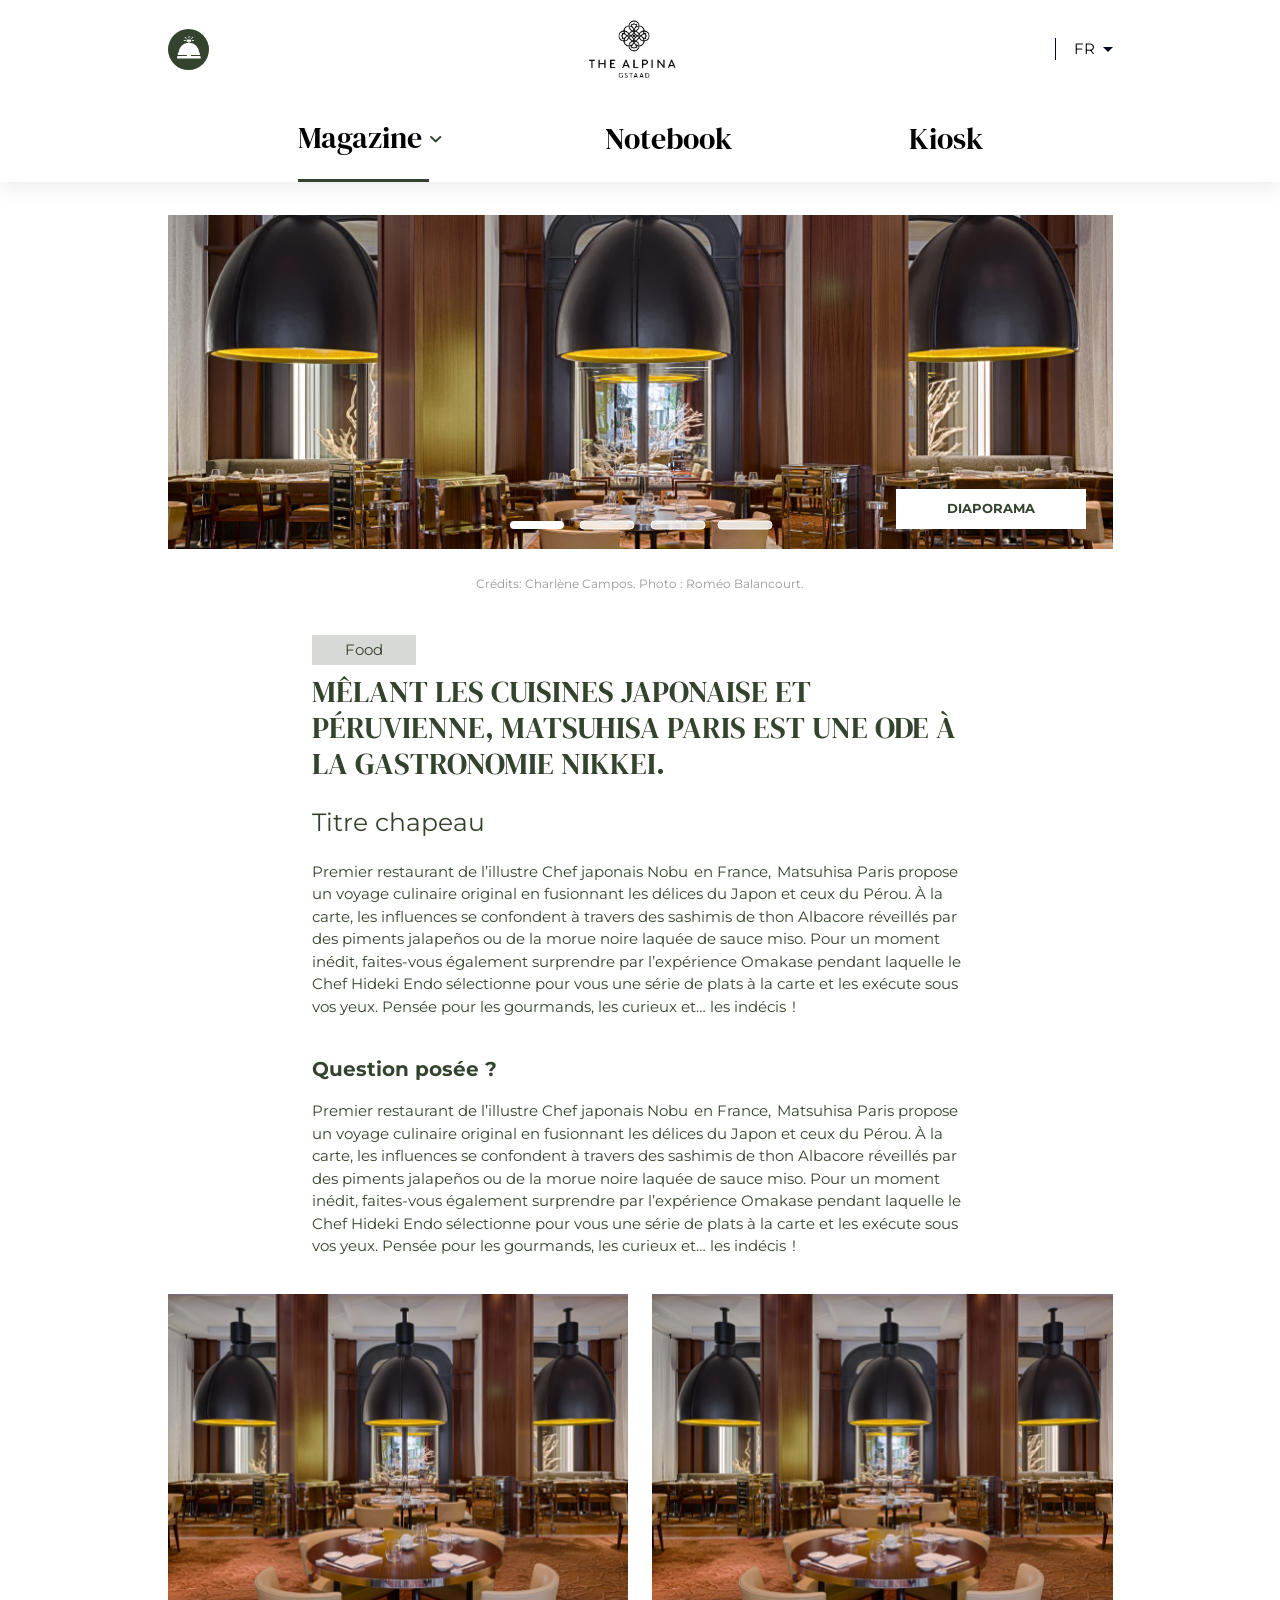
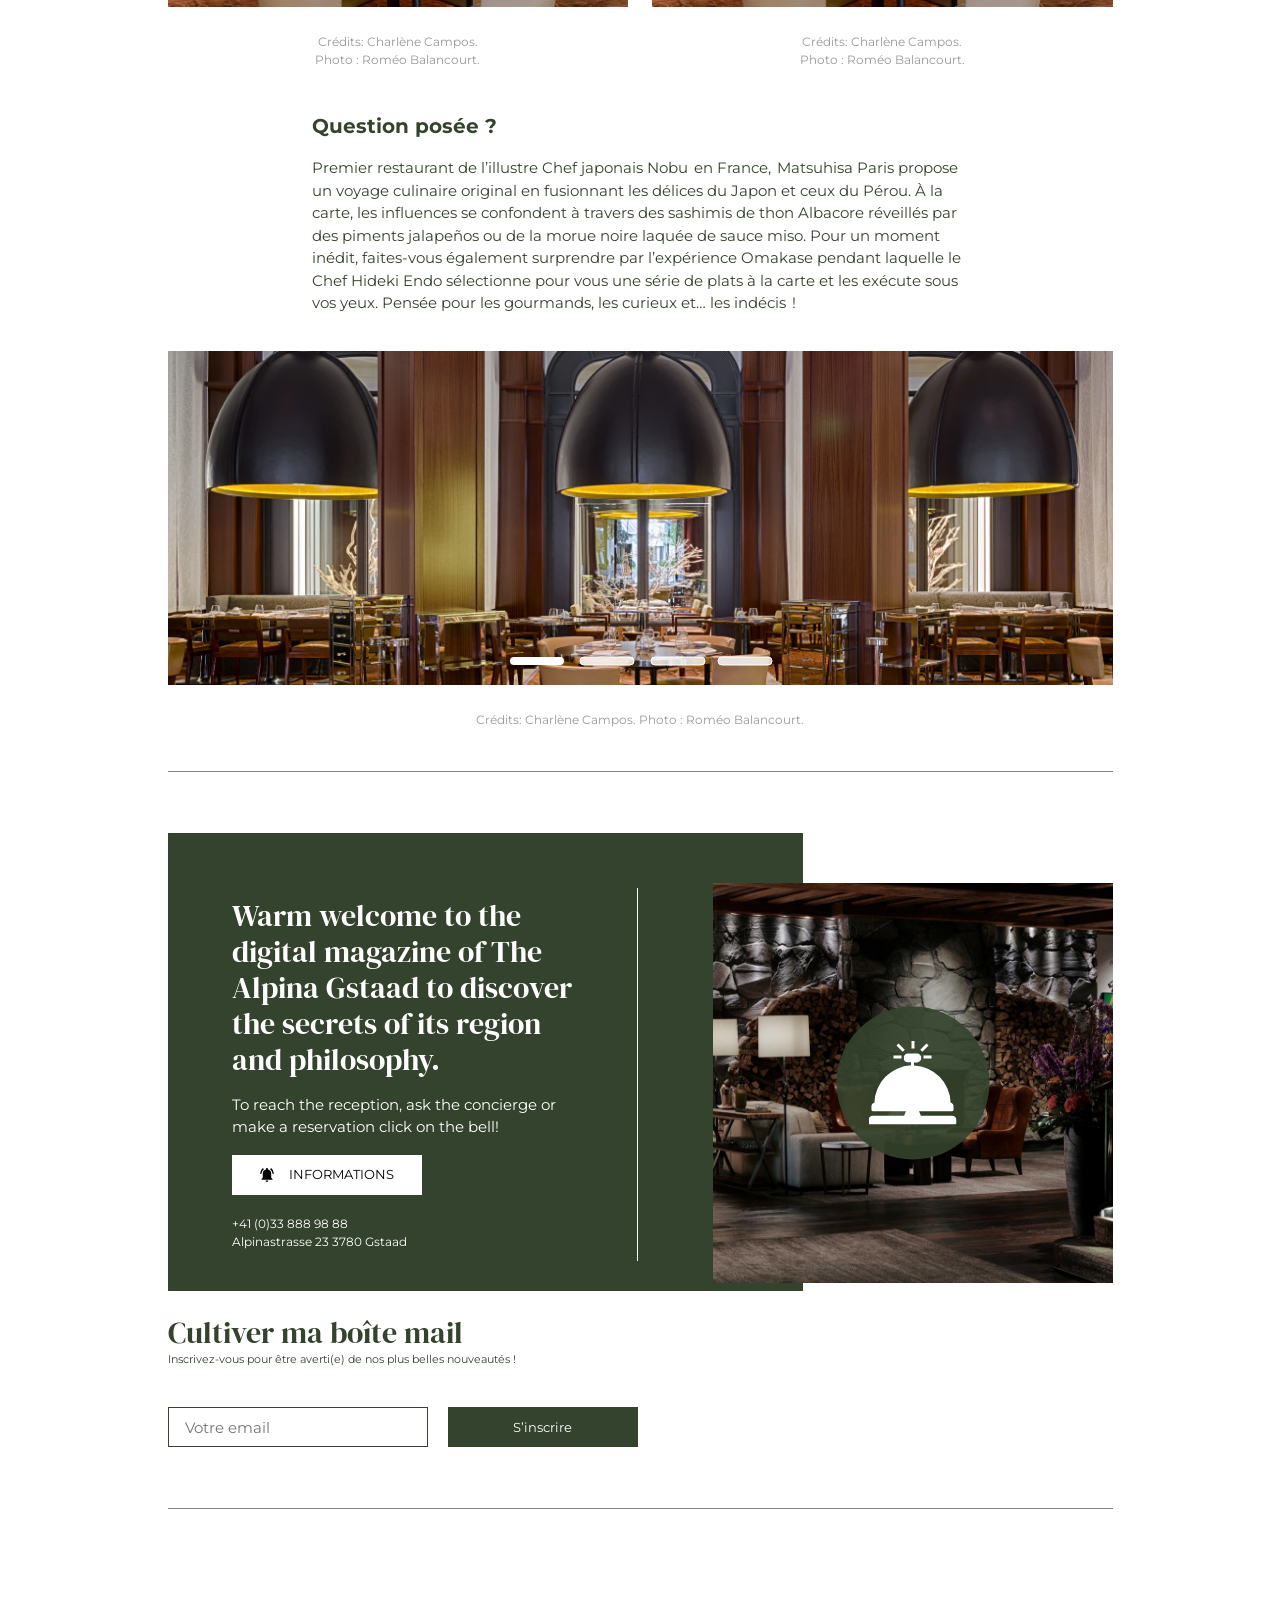
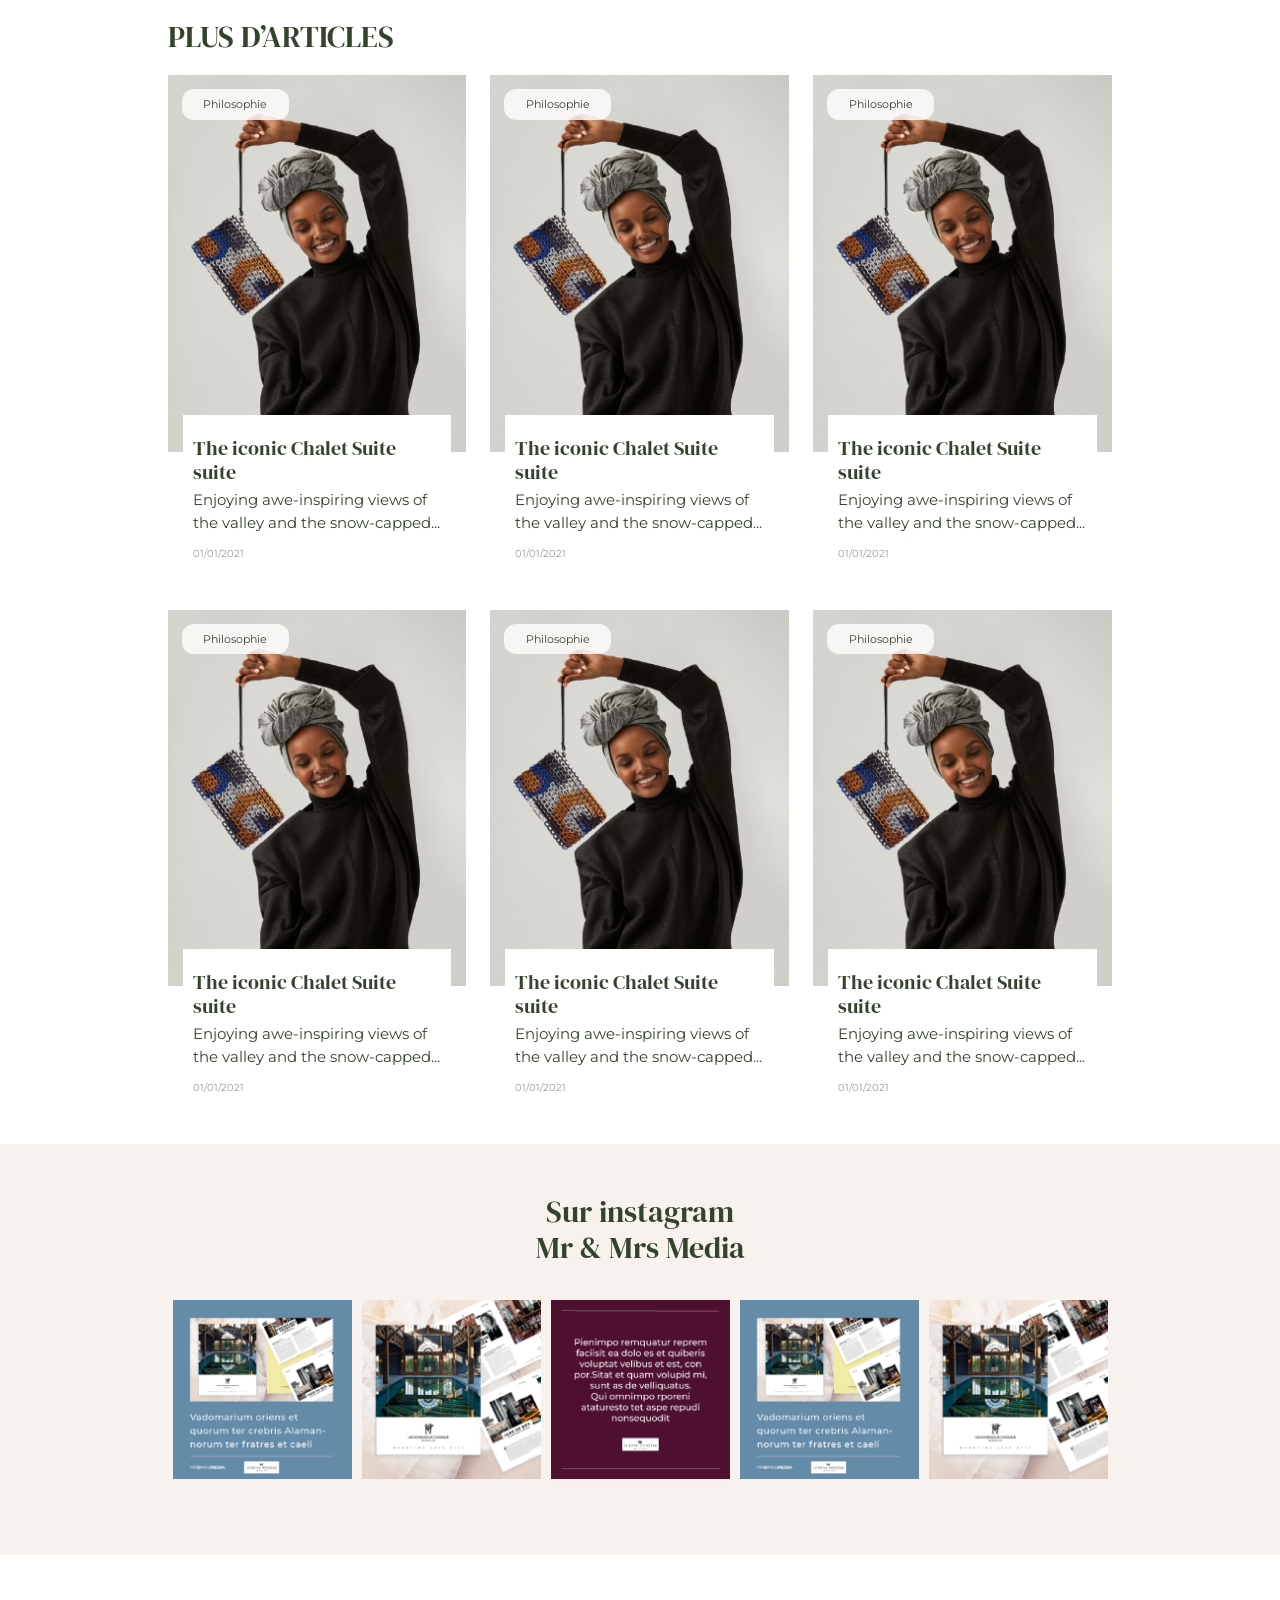
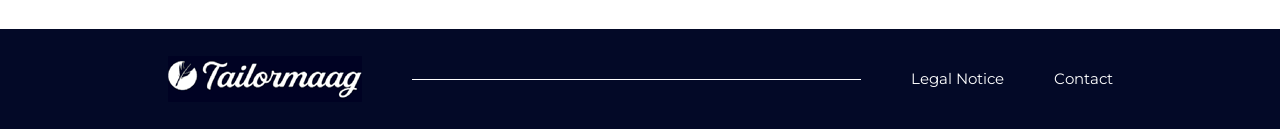
==== commit ced96ed1: "active link" ====
--- a/app/articles-only.html
+++ b/app/articles-only.html
@@ -43,7 +43,7 @@
 <section class="page-menu-single page-menu-article">
 	<div class="container-fluid">
 		<div class="page-menu__content">
-			<div class="page-menu__link">Magazine <img src="img/down-arrow.svg" alt="" class="down-arrow">
+			<div class="page-menu__link active">Magazine <img src="img/down-arrow.svg" alt="" class="down-arrow">
 				<span class="sab-menu">
 					<a href="">All Articles</a>
 					<a href="">Lifestyle</a>
@@ -51,8 +51,8 @@
 					<a href="">Food</a>
 				</span>
 			</div>
-			<a href="" class="page-menu__link">Notebook</a>
-			<a href="" class="page-menu__link">Kiosk</a>
+			<a href="notebook.html" class="page-menu__link">Notebook</a>
+			<a href="kiosk.html" class="page-menu__link">Kiosk</a>
 		</div>
 	</div>
 </section>
--- a/app/css/style.min.css
+++ b/app/css/style.min.css
@@ -1 +1 @@
-body{font-size:15px;font-family:"Montserrat",sans-serif;font-weight:400;color:#030927}ul{list-style:none;margin-bottom:0;padding-left:0}a,a:hover{text-decoration:none}h1{font-size:60px;font-family:"DM Serif Display",serif;color:#fff;text-shadow:0 0 16px #030927}h2{font-size:30px;font-family:"DM Serif Display",serif;margin-bottom:29px}h3{font-size:20px;font-family:"DM Serif Display",serif;margin-bottom:0px}.client-page{color:#34432D}.container-fluid{width:945px;max-width:84.872vw;padding-left:0;padding-right:0}.button{font-size:13px;background:#030927;color:#fff;width:190px;height:40px;display:-webkit-box;display:-ms-flexbox;display:flex;-webkit-box-pack:center;-ms-flex-pack:center;justify-content:center;-webkit-box-align:center;-ms-flex-align:center;align-items:center;text-transform:uppercase}.button:hover{color:#fff}.button-white{background:#fff;color:#030927;font-weight:700}.button-white:hover{color:#030927}.header{background:#fff;padding-top:24px;padding-bottom:24px;font-size:15px;z-index:999;-webkit-transition:all 0.5s;-o-transition:all 0.5s;transition:all 0.5s;position:relative;z-index:9999}.header .container-fluid{display:-webkit-box;display:-ms-flexbox;display:flex;-webkit-box-pack:justify;-ms-flex-pack:justify;justify-content:space-between;-webkit-box-align:center;-ms-flex-align:center;align-items:center}.header__menu-wrapper{display:-webkit-box;display:-ms-flexbox;display:flex;-webkit-box-align:center;-ms-flex-align:center;align-items:center}.menu ul{display:-webkit-box;display:-ms-flexbox;display:flex}.menu-link{color:#030927;margin-right:50px}.menu-link:hover{color:#030927}.header__leng{padding-left:50px;border-left:1px solid #030927}.leng-select{border:none;-webkit-appearance:none;-moz-appearance:none;appearance:none;padding-right:17px;background:url("../img/down.svg");background-position:right center;background-repeat:no-repeat;cursor:pointer;outline:none}.header.sticky{-webkit-box-shadow:0px 2px 4px #00000025;box-shadow:0px 2px 4px #00000025;position:fixed;top:0;left:0;width:100%}.menu__btn{cursor:pointer;display:none}.menu__row{width:27px;height:3px;background:#030927;display:block;margin-bottom:4.5px}.main-screen{min-height:568px;background:url("../img/main-bg.png");background-repeat:no-repeat;background-size:cover;text-align:center;-webkit-box-pack:center;-ms-flex-pack:center;justify-content:center;display:-webkit-box;display:-ms-flexbox;display:flex;-webkit-box-align:center;-ms-flex-align:center;align-items:center}.articles{padding-top:70px;padding-bottom:70px;padding-bottom:60px}.articles__img{width:100%}.articles__item-img-wrapper{position:relative;display:block}.tag{position:absolute;top:14px;left:14px;background:rgba(255,255,255,0.8);padding:7px 21.5px;font-size:11px;border-radius:12px}.articles__item{color:#030927;display:block;width:100%}.articles__item h3{margin-top:12px;margin-bottom:5px}.articles__item:hover{color:#030927}.articles__item-content{background:#fff;-webkit-transform:translateY(-37px);-ms-transform:translateY(-37px);transform:translateY(-37px);display:block;width:calc(100% - 30px);margin:0 auto;padding:9px 10px}.articles__item-theme{background:#030927;color:#fff;font-size:11px;text-transform:uppercase;padding:5px 12px}.article-item-text{margin-bottom:17px;font-size:12px}.article-item__date{color:#989898;font-size:12px}.articles-row{display:-webkit-box;display:-ms-flexbox;display:flex;-webkit-box-pack:justify;-ms-flex-pack:justify;justify-content:space-between}.articles-col-l{min-width:320px;margin-left:35px}.articles-col-l .articles__item-content{padding-top:12px}.articles-col-l .articles__item-theme{padding-right:46px}.articles-col-l h3{margin-top:26px;margin-bottom:14.5px}.articles-col-l .article-item-text{margin-bottom:27px}.items-section{background:#F0F5F8;padding-top:33px;padding-bottom:23px}.items-section h3{margin-bottom:6px}.item{max-width:176px}.item p{font-size:12px}.favorite .container-fluid{padding-top:80px;padding-bottom:80px}.favorite__item{width:100%;height:305px;background:url("../img/favorite-bg.png");padding-right:66px;display:-webkit-box;display:-ms-flexbox;display:flex;-webkit-box-pack:end;-ms-flex-pack:end;justify-content:flex-end}.favorite__content{height:100%;width:420px;background:#030927;padding:37px 24px;color:#fff}.favorite__title{font-size:40px;font-family:"DM Serif Display",serif}.favorite__text{font-size:15px}.contact-section .container-fluid{position:relative;padding-top:62px;padding-bottom:62px;margin-bottom:80px}.contact-section .container-fluid:before{content:'';width:100%;height:1px;background:#808392;display:block;position:absolute;top:0;left:0}.contact-section .container-fluid:after{content:'';width:100%;height:1px;background:#808392;display:block;position:absolute;bottom:0;left:0}.contact-section__content{width:635px;max-width:100%;background:#030927;padding:55px 64px 48px 64px;color:#fff}.contact-section__wrapper{height:100%;border-right:1px solid #fff;max-width:406px;padding:40px 50px 40px 0}.contact-section__wrapper h2{margin-bottom:16px}.contact-section__text{font-size:15px}.contact-section__content-wrapper{position:relative}.contact-img{position:absolute;top:0;right:0;-webkit-transform:translateY(50px);-ms-transform:translateY(50px);transform:translateY(50px)}.contact-section__call-to-action{padding-top:24px}.contact-section__call-to-action h2{margin-bottom:0}.call-to-action__text{font-size:11px;margin-bottom:40px}.clients{position:relative;padding-top:38.5px;padding-bottom:38.5px}.clients .container-fluid{position:relative;z-index:1;display:-webkit-box;display:-ms-flexbox;display:flex;-webkit-box-pack:justify;-ms-flex-pack:justify;justify-content:space-between;-webkit-box-align:end;-ms-flex-align:end;align-items:flex-end}.clients:before{content:'';position:absolute;left:0;top:0;height:100%;width:61%;background:#F0F5F8;border-radius:1px}.clients__text{font-size:15px}.clients__buttons{display:-webkit-box;display:-ms-flexbox;display:flex}.prev{margin-right:38px}.prev,.next{cursor:pointer}.slider-wrapper{position:relative;z-index:1;padding-top:35px}.slider-item__img{width:100%;padding:15px;position:relative}.slider-item__img img{width:100%}.slider-logo-wrapper{width:114px;height:114px;background:rgba(4,11,48,0.8);position:absolute;top:50%;left:50%;-webkit-transform:translateY(-50%) translateX(-50%);-ms-transform:translateY(-50%) translateX(-50%);transform:translateY(-50%) translateX(-50%);display:-webkit-box;display:-ms-flexbox;display:flex;-webkit-box-pack:center;-ms-flex-pack:center;justify-content:center;-webkit-box-align:center;-ms-flex-align:center;align-items:center}.slider-logo-wrapper img{max-width:80%}.clients{overflow:hidden}.slider-wrapper{margin-right:-23vw}.slider{margin-left:-15px}.slider-content{width:945px;max-width:84.872vw;margin:0 auto}.slider-item{outline:none}.tags{padding-top:90px;padding-bottom:80px}.tags__text-wrapper{background-color:#030927;border-radius:1px;min-height:100%}.tag-img{width:100%}.tags__text-content{color:#fff;padding:22px 40px}.tags__text-content h2{max-width:280px;margin-bottom:20px}.tags__sab-title{font-size:15px;font-weight:700;margin-bottom:18px}.tags__text{font-size:15px;margin-bottom:25px}.tags__content{width:100%;background:#F0F5F8;border-radius:1px;padding:34px 16px 50px 16px;min-height:100%}.tags__content h2{max-width:357px;margin-bottom:47px}.tag-item{font-size:18px;background:#fff;border-radius:20px;margin-bottom:12px;margin-right:10px;height:42px;display:-webkit-box;display:-ms-flexbox;display:flex;-webkit-box-pack:center;-ms-flex-pack:center;justify-content:center;-webkit-box-align:center;-ms-flex-align:center;align-items:center;padding:0 24px}.tags-wrapper{-ms-flex-wrap:wrap;flex-wrap:wrap;display:-webkit-box;display:-ms-flexbox;display:flex}.tag-img-wrapper{width:100%;height:132px;overflow:hidden}.discover{padding-bottom:90px}.discover__content{width:100%;background:#030927;display:-webkit-box;display:-ms-flexbox;display:flex;color:#fff}.discover__text-content{width:calc(100% - 305px);display:-webkit-box;display:-ms-flexbox;display:flex;-webkit-box-pack:center;-ms-flex-pack:center;justify-content:center;-webkit-box-align:center;-ms-flex-align:center;align-items:center}.discover-img{min-width:305px}.discover__title{font-family:"DM Serif Display",serif;font-size:40px;max-width:380px;line-height:1.2}.discover__text{max-width:480px}.discover__text p{font-size:15px;margin-top:10px}.instagram{background:#F8F2EF;padding-top:50px;padding-bottom:65px;margin-bottom:74px}.instagram h2{text-align:center}.post-item{padding:5px}.post-item img{width:100%}.footer{background:#030927;padding-top:27px;padding-bottom:27px;color:#fff}.footer .container-fluid{display:-webkit-box;display:-ms-flexbox;display:flex;-webkit-box-pack:justify;-ms-flex-pack:justify;justify-content:space-between;-webkit-box-align:center;-ms-flex-align:center;align-items:center}.footer-menu{display:-webkit-box;display:-ms-flexbox;display:flex}.footer-menu a{color:#fff;display:block;margin-left:50px;font-size:15px;white-space:nowrap}.footer-line{width:100%;background:#fff;height:1px;margin-left:50px}.main-screen.main-screen--client{background:url("../img/clients-bg.png");background-position:center}.header--client{padding-top:0;padding-bottom:0}.header--client .header__leng{padding-left:17.5px}.page-menu__content{background:#fff;height:87px;-webkit-box-shadow:0px 2px 24px #0309271A;box-shadow:0px 2px 24px #0309271A;z-index:1;position:relative;-webkit-transform:translateY(-50%);-ms-transform:translateY(-50%);transform:translateY(-50%);display:-webkit-box;display:-ms-flexbox;display:flex;-webkit-box-align:center;-ms-flex-align:center;align-items:center;-webkit-box-pack:justify;-ms-flex-pack:justify;justify-content:space-between;padding-left:130px;padding-right:130px;-webkit-transition:all 0.5s;-o-transition:all 0.5s;transition:all 0.5s}.page-menu__link{font-size:30px;font-family:"DM Serif Display",serif;position:relative;color:#000;cursor:pointer;height:100%;display:-webkit-box;display:-ms-flexbox;display:flex;-webkit-box-align:center;-ms-flex-align:center;align-items:center}.page-menu__link:hover{color:#000}.down-arrow{-webkit-transform:rotate(-90deg);-ms-transform:rotate(-90deg);transform:rotate(-90deg);position:relative;left:10px;top:2px}.page-menu.sticky,.page-menu-single.sticky{position:fixed;top:98px;width:100%;z-index:999}.page-menu.sticky .page-menu__content,.page-menu-single.sticky .page-menu__content{-webkit-transform:translateY(0);-ms-transform:translateY(0);transform:translateY(0)}.sab-menu{position:absolute;top:100%;background:#fff;left:50%;-webkit-transform:translateX(-50%);-ms-transform:translateX(-50%);transform:translateX(-50%);display:block;border-top:3px solid #34432D;width:208px;padding:13px 28px;-webkit-box-shadow:0px 2px 24px #0309271A;box-shadow:0px 2px 24px #0309271A;display:none}.sab-menu a{font-size:19px;color:#000;font-family:"DM Serif Display",serif}.page-menu__link:hover .sab-menu{display:block}.articles-section{padding-top:30px}.articles-section__header{display:-webkit-box;display:-ms-flexbox;display:flex;-webkit-box-pack:justify;-ms-flex-pack:justify;justify-content:space-between;padding-bottom:15px}.articles-section__header-content{max-width:480px}.articles-section__header-content h2{margin-bottom:5px}.button--transparent{background:transparent;color:#34432D;border:1px solid #34432D;font-weight:700}.button--transparent:hover{color:#34432D}.client-page .articles__item{color:#34432D}.client-page .article-item-text{font-size:15px;margin-bottom:7px}.client-page .article-item__date{font-size:10px}.contact-section--green .contact-section__content{background:#34432D;padding-bottom:30px}.contact-section--green .contact-section__wrapper{padding-bottom:10px;padding-top:10px}.contact-section--green .button{margin-bottom:20px}.button img{padding-right:15px}.button-white--black{color:#000;font-weight:400}.contact-info{font-size:12px;color:#fff}.contact-img__logo{top:50%;left:50%;-webkit-transform:translateY(-50%) translateX(-50%);-ms-transform:translateY(-50%) translateX(-50%);transform:translateY(-50%) translateX(-50%);width:153px;height:153px;background:rgba(52,67,45,0.9);position:absolute;border-radius:50%;display:-webkit-box;display:-ms-flexbox;display:flex;-webkit-box-pack:center;-ms-flex-pack:center;justify-content:center;-webkit-box-align:center;-ms-flex-align:center;align-items:center}.button.button--green{background:#34432D;border:none}.form{display:-webkit-box;display:-ms-flexbox;display:flex;height:40px}.form input{height:100%;outline:none}.form .input{width:260px;margin-right:20px;display:block;border:1px solid #34432D;padding:0 16px}.form .input:focus::-webkit-input-placeholder{color:transparent}.form .input:focus::-moz-placeholder{color:transparent}.form .input:focus:-ms-input-placeholder{color:transparent}.form .input:focus::-ms-input-placeholder{color:transparent}.form .input:focus::placeholder{color:transparent}.beauty{text-transform:uppercase;font-size:11px}.articles__item-content--green .articles__item-content{background:#34432D;padding:28px 23px;color:#fff}.articles__item-content--green .article-item__date{color:#fff}.footer-button{width:100%;-webkit-box-pack:center;-ms-flex-pack:center;justify-content:center;display:-webkit-box;display:-ms-flexbox;display:flex;padding-bottom:76px}.footer-button .button--green{font-weight:600;text-transform:none}.articles__item:hover .articles__item-content{background:#34432D;color:#fff}.articles__item:hover .article-item__date{color:#fff}.social-section{padding-bottom:115px}.social-section .container-fluid{padding-top:64px;padding-bottom:64px;border-top:1px solid #D8D8D8;border-bottom:1px solid #D8D8D8;display:-webkit-box;display:-ms-flexbox;display:flex;-webkit-box-align:center;-ms-flex-align:center;align-items:center}.social__content{width:calc(100% - 399px);background:#34432D;padding:40px 77px;color:#fff}.social__content-wrapper{height:100%;border-left:1px solid #fff;height:100%;padding-left:47px;padding-top:60px;padding-bottom:60px;display:-webkit-box;display:-ms-flexbox;display:flex;-webkit-box-align:center;-ms-flex-align:center;align-items:center}.social__content-container{width:345px;max-width:100%}.social__content-container h2{font-size:24px;margin-bottom:8px}.social-icon{display:-webkit-box;display:-ms-flexbox;display:flex;-webkit-box-pack:center;-ms-flex-pack:center;justify-content:center;-webkit-box-align:center;-ms-flex-align:center;align-items:center;width:37px;height:37px;border-radius:50%;margin-right:20px}.social-icon img{max-width:100%}.social-icon:last-child{margin-right:0}.social-icons{display:-webkit-box;display:-ms-flexbox;display:flex}.notebook{background:rgba(52,67,45,0.2);padding-top:57px;padding-bottom:76px;margin-bottom:60px}.notebook .col-md-6,.notebook .col-md-4{margin-bottom:20px}.notebook-title{font-family:"DM Serif Display",serif;font-size:60px}.notebook__header-content{max-width:480px}.notebook__header{display:-webkit-box;display:-ms-flexbox;display:flex;-webkit-box-pack:justify;-ms-flex-pack:justify;justify-content:space-between;-webkit-box-align:end;-ms-flex-align:end;align-items:flex-end;padding-bottom:40px}.notebook__header p{margin-bottom:0}.notebook__header .button{width:225px}.notebook__item{min-height:100%;background:#fff}.notebook__item .articles__item-content{-webkit-transform:translateY(0);-ms-transform:translateY(0);transform:translateY(0);width:100%;padding-top:0;display:-webkit-box;display:-ms-flexbox;display:flex;-webkit-box-orient:vertical;-webkit-box-direction:normal;-ms-flex-direction:column;flex-direction:column;padding-right:20px;padding-left:35px;padding-bottom:13px}.notebook__item .articles__item-content h3{font-size:25px}.notebook__item .articles__item-content .article-item-text{font-size:12px}.next-arrow{background:#34432D;width:54px;height:54px;display:-webkit-box;display:-ms-flexbox;display:flex;-ms-flex-item-align:end;align-self:flex-end;-webkit-transform:translateY(-50%);-ms-transform:translateY(-50%);transform:translateY(-50%);-webkit-box-pack:center;-ms-flex-pack:center;justify-content:center;-webkit-box-align:center;-ms-flex-align:center;align-items:center}.notebook__sub-title{text-transform:uppercase;font-size:11px}.notebook__sub-title span{font-weight:600}.notebook__footer{font-size:11px;color:#D98612;display:-webkit-box;display:-ms-flexbox;display:flex;-webkit-box-align:center;-ms-flex-align:center;align-items:center}.notebook__footer img{display:block;margin-right:8px}.button.button--green{text-transform:none}.main-screen--articles{min-height:auto;padding-top:64px;padding-bottom:95px;background:url("../img/articles-bg.png");background-size:cover;background-repeat:no-repeat;background-position:center}.articles__tabs{display:-webkit-box;display:-ms-flexbox;display:flex;margin-bottom:40px}.articles__tab{margin-right:16px;width:137px;height:38px;display:-webkit-box;display:-ms-flexbox;display:flex;-webkit-box-pack:center;-ms-flex-pack:center;justify-content:center;-webkit-box-align:center;-ms-flex-align:center;align-items:center;border:1px solid #34432D;cursor:pointer;font-size:17px}.articles__tab.active{background:#34432D;color:#fff}.articles__tab-item{display:none}.articles__tab-item:first-child{display:block}.page-menu-single.page-menu-article{-webkit-box-shadow:0px 2px 24px #0309271A;box-shadow:0px 2px 24px #0309271A;-webkit-transform:translateY(-3px);-ms-transform:translateY(-3px);transform:translateY(-3px);background:#fff}.page-menu-single.page-menu-article .page-menu__content{-webkit-transform:translateY(0);-ms-transform:translateY(0);transform:translateY(0);-webkit-box-shadow:none;box-shadow:none}.header--client-single-article.sticky{-webkit-box-shadow:none;box-shadow:none}.single-article{padding-top:30px}.single-article__img-wrapper{position:relative}.single-article__img-wrapper img{width:100%}.single-article__img-wrapper .button{position:absolute;right:27px;bottom:20px;color:#34432D;cursor:pointer}.single-article__img-title{text-align:center;font-size:12px;color:#989898;padding-top:26px;padding-bottom:42px}.article-tag{height:30px;display:-webkit-box;display:-ms-flexbox;display:flex;-webkit-box-pack:center;-ms-flex-pack:center;justify-content:center;-webkit-box-align:center;-ms-flex-align:center;align-items:center;background:rgba(52,67,45,0.2);width:104px;margin-bottom:9px}.single-article__text-content{width:656px;margin:0 auto;max-width:84.872vw}.single-article__text-content h2{margin-bottom:22px}.single-article__text-content p{margin-bottom:36px}.sub-theme{font-size:25px;margin-bottom:19px}.single-article__sub-title{font-size:20px;font-weight:700;margin-bottom:16px}.single-article-images .col-md-6 img{width:100%}.page-menu-single.page-menu-article{position:relative}.modal-window{background:#000;position:fixed;top:0;left:0;width:100%;height:100vh;z-index:9999}.gallery-slider{width:813px;max-width:100%;margin:0 auto;position:relative;height:100vh}.gallery-slider p{color:#fff;margin-top:50px}.gallery-slider__wrapper{display:-webkit-box;display:-ms-flexbox;display:flex;-webkit-box-align:center;-ms-flex-align:center;align-items:center;-webkit-box-orient:vertical;-webkit-box-direction:normal;-ms-flex-direction:column;flex-direction:column;padding-top:50px}.gallery-slider__wrapper img{max-height:calc(100vh - 250px)}.gallery-next{position:absolute;right:0;top:50%;-webkit-transform:translateY(-50%);-ms-transform:translateY(-50%);transform:translateY(-50%);cursor:pointer;z-index:999}.gallery-prev{position:absolute;left:0;top:50%;-webkit-transform:translateY(-50%);-ms-transform:translateY(-50%);transform:translateY(-50%);cursor:pointer;z-index:999}.modal-window__content{position:relative;width:960px;max-width:90%;margin:0 auto;height:100vh;display:-webkit-box;display:-ms-flexbox;display:flex;-webkit-box-align:center;-ms-flex-align:center;align-items:center}@media only screen and (max-width: 1200px){.main-screen.main-screen--client{background-size:100%;background-repeat:no-repeat;min-height:38vw}}@media only screen and (max-width: 1140px){.contact-section__wrapper{max-width:350px;padding-right:20px}}@media only screen and (max-width: 992px){.articles-row{-webkit-box-orient:vertical;-webkit-box-direction:normal;-ms-flex-direction:column;flex-direction:column}.articles-col-l{margin-left:0}.favorite__item{padding-right:0px}.contact-section .contact-img{position:static;-webkit-transform:translateY(0px);-ms-transform:translateY(0px);transform:translateY(0px);margin-top:-125px}.contact-section__content{width:100%}.contact-section__wrapper{max-width:100%;border-right:none;padding-right:0}.contact-section__content{padding-bottom:130px;padding-left:0;padding-right:0;margin:0 auto}.contact-section .container-fluid{max-width:100%;width:100%}.contact-section__wrapper{max-width:84.872vw;margin:0 auto}.contact-img{max-width:84.872vw;margin:0 auto;display:-webkit-box;display:-ms-flexbox;display:flex;-webkit-box-pack:end;-ms-flex-pack:end;justify-content:flex-end}.contact-section__call-to-action{padding-top:0}.contact-section__call-to-action{max-width:84.872vw;margin:0 auto}.clients:before{width:74%}.discover__content{-webkit-box-orient:vertical;-webkit-box-direction:normal;-ms-flex-direction:column;flex-direction:column}.discover__text-content{padding-top:26px;padding-bottom:26px}.discover-img{min-width:100%}.discover__text{max-width:100%}.discover__text-content{width:90%;margin:0 auto}.tags{overflow:hidden}.page-menu__content{padding-left:25px;padding-right:25px}.contact-im{position:relative}.social__content{padding:40px 25px}.social-img{width:50%}.social__content{width:50%}}@media only screen and (max-width: 768px){.header__menu-wrapper{display:none}.logo img{width:130px}.menu__btn{display:block}.menu__row{-webkit-transition:all 0.3s;-o-transition:all 0.3s;transition:all 0.3s}.menu__btn.active .menu__row:last-child{display:none}.menu__btn.active .menu__row:nth-child(2){-webkit-transform:rotate(45deg);-ms-transform:rotate(45deg);transform:rotate(45deg)}.menu__btn.active .menu__row:first-child{-webkit-transform:rotate(-45deg);-ms-transform:rotate(-45deg);transform:rotate(-45deg);margin-bottom:0;position:relative;top:3px}h1{font-size:40px;max-width:326px;margin:0 auto}.main-screen{min-height:757px;background:url("../img/main-bg-mobile.png");background-size:cover;background-repeat:no-repeat}.main-screen .container-fluid{max-width:98%}.articles__item-theme{font-size:14px}.articles__item h3 br{display:none}h3{font-size:25px}.articles__item-content{width:calc(100% - 26px)}.article-item-text{font-size:15px}.articles__item{margin-bottom:10px}.articles-col-l{min-width:auto}.articles-col-s .col-md-6:first-child{-webkit-box-ordinal-group:3;-ms-flex-order:2;order:2}.articles-col-s .col-md-6:nth-child(2){-webkit-box-ordinal-group:2;-ms-flex-order:1;order:1}.articles{padding-top:30px;padding-bottom:0}.header__menu-wrapper{position:absolute;top:99%;background:#fff;left:0;width:100%;-webkit-box-shadow:0px 2px 4px #00000025;box-shadow:0px 2px 4px #00000025;padding-bottom:50px;padding-top:20px}.header{position:relative;font-size:20px}.menu-link{margin-right:0;margin-bottom:30px;display:block}.menu ul{-webkit-box-orient:vertical;-webkit-box-direction:normal;-ms-flex-direction:column;flex-direction:column}.header__leng{padding-left:0}.menu,.header__leng{width:84.872vw;margin:0 auto;border-left:none}.item{margin-bottom:30px}.items-section{padding-bottom:0}.favorite__item{min-height:650px;background:url("../img/favorite-mobile.png");background-size:cover;-webkit-box-pack:center;-ms-flex-pack:center;justify-content:center;-webkit-box-align:start;-ms-flex-align:start;align-items:flex-start;background-size:cover;padding-top:70px}.favorite__content{width:100%;height:auto}.favorite .container-fluid{max-width:100%}.contact-img img{width:282px;max-width:100%}.contact-section .container-fluid:before,.contact-section .container-fluid:after{width:84.872vw;left:50%;-webkit-transform:translateX(-50%);-ms-transform:translateX(-50%);transform:translateX(-50%)}.favorite .container-fluid{padding-bottom:40px}.contact-section .container-fluid{padding-bottom:37px;margin-bottom:37px;padding-top:37px}.slider-logo-wrapper{width:82px;height:82px}.slider-item__img{padding:5px}.slider{margin-left:-5px}.clients:before{width:100%}.clients .container-fluid{-webkit-box-orient:vertical;-webkit-box-direction:normal;-ms-flex-direction:column;flex-direction:column;-webkit-box-align:start;-ms-flex-align:start;align-items:flex-start}.clients__buttons{-ms-flex-item-align:end;align-self:flex-end;padding-top:10px}.slider-wrapper{padding-top:20px}.tags{padding-top:79px}.tags .container-fluid{max-width:100%}.tag-img-wrapper{height:auto}.tags__text-content{padding:0 0;padding-top:30px;max-width:84.872vw;margin:0 auto}.tags__content{padding:0 0;padding-top:30px;padding-bottom:45px}.tags__content-wrap{max-width:84.872vw;margin:0 auto}.discover__title{font-size:30px}.discover__text p{font-size:14px}.instagram{margin-bottom:0}.instagram .container-fluid{max-width:100%}.footer-line{display:none}.footer .container-fluid{-webkit-box-orient:vertical;-webkit-box-direction:normal;-ms-flex-direction:column;flex-direction:column}.footer-menu{margin-top:21px}.footer-menu a{margin-left:0}.footer-menu a:last-child{margin-left:36px}.header--client{-webkit-box-shadow:0px 2px 4px #00000025;box-shadow:0px 2px 4px #00000025}.header--client .container-fluid{display:-webkit-box;display:-ms-flexbox;display:flex;-webkit-box-pack:justify;-ms-flex-pack:justify;justify-content:space-between;-webkit-box-align:center;-ms-flex-align:center;align-items:center}.header--client .header__leng{width:auto;margin-right:0;margin-left:0;padding-left:0}.header--client .logo img{max-width:42px}.center-logo{width:70px}.page-menu.sticky,.page-menu-single.sticky{top:70px;-webkit-box-shadow:0px 2px 4px #00000025;box-shadow:0px 2px 4px #00000025}.page-menu-single.page-menu-article{-webkit-transform:translateY(0);-ms-transform:translateY(0);transform:translateY(0)}.header.sticky{-webkit-box-shadow:0px 2px 4px #00000025;box-shadow:0px 2px 4px #00000025}.page-menu__link{font-size:18px}.page-menu__content{padding-left:17px;padding-right:17px;height:60px}.main-screen--client{border-bottom:1px solid #707070}.page-menu.sticky .container-fluid{width:100%;max-width:100%}.down-arrow{height:8px;left:5px}.sab-menu{width:116px;padding:12px 17px}.sab-menu a{font-size:14px}.articles-section__header{-webkit-box-orient:vertical;-webkit-box-direction:normal;-ms-flex-direction:column;flex-direction:column;padding-bottom:40px}.contact-img__logo{width:92px;height:92px}.contact-img__logo img{max-width:60%}.contact-section--green .contact-section__content{padding-bottom:135px}.contac-button-wrapper{display:-webkit-box;display:-ms-flexbox;display:flex;-webkit-box-pack:justify;-ms-flex-pack:justify;justify-content:space-between}.contact-section--green .button{width:150px;padding-left:3px;padding-right:3px}.button img{padding-right:5px}.contact-info{padding-left:10px}.form .input{width:100%;margin-right:10px}.contact-section--green .contact-section__content{padding-top:33px}.contact-section--green .call-to-action__text{margin-bottom:16px}.contact-section--green .contact-section__call-to-action{padding-top:16px}.contact-section--green .contact-section__wrapper h2{font-size:25px}.social-section .container-fluid{-webkit-box-orient:vertical;-webkit-box-direction:normal;-ms-flex-direction:column;flex-direction:column;max-width:100%;border-top:none;border-bottom:none;padding-top:0;padding-bottom:0}.social-img{width:100%;max-width:84.872vw;position:relative;z-index:1}.social__content{width:100%}.social__content{padding:0;padding-top:58px;-webkit-transform:translateY(-37px);-ms-transform:translateY(-37px);transform:translateY(-37px)}.social__content-wrapper{border-left:none;padding:0}.social__content-container{width:84.872vw;margin:0 auto;padding-top:28px;border-top:1px solid #fff;padding-bottom:42px}.social-section{padding-bottom:50px}.notebook-title{font-size:30px}.notebook__header{-webkit-box-orient:vertical;-webkit-box-direction:normal;-ms-flex-direction:column;flex-direction:column;-webkit-box-align:start;-ms-flex-align:start;align-items:flex-start}.notebook__header .button{margin-top:13px}.notebook{padding-bottom:38px;padding-top:47px}.main-screen--articles{min-height:auto;background:url("../img/articles-bg.png");background-size:cover;background-repeat:no-repeat;background-position:center}.single-article .container-fluid{max-width:100%}.single-article__img-wrapper .button{right:30px;bottom:10px;width:110px}.single-article{padding-top:0}.single-article-images{max-width:100%;margin-right:0;margin-left:0}.single-article-images .col-md-6{padding-left:0;padding-right:0}.modal-window{overflow-y:auto}.gallery-slider__wrapper{padding-top:0}.modal-window__content{width:100%;max-width:100%}.gallery-slider{width:100vw}.gallery-slider img{width:100vw;height:auto;max-height:1000px}.gallery-slider p{margin-top:0;max-width:84.872vw;margin:0 auto;-webkit-transform:translateY(-10vw);-ms-transform:translateY(-10vw);transform:translateY(-10vw)}.slider-image{position:relative}.slider-image:before{content:'';background:transparent -webkit-gradient(linear, left top, left bottom, from(rgba(0,0,0,0)), to(#000)) 0% 0%;background:transparent -o-linear-gradient(top, rgba(0,0,0,0) 0%, #000 100%) 0% 0%;background:transparent linear-gradient(180deg, rgba(0,0,0,0) 0%, #000 100%) 0% 0%;width:100%;height:30vw;position:absolute;bottom:0;left:0}.gallery-prev,.gallery-next{z-index:999}.gallery-prev img,.gallery-next img{width:23px}.gallery-prev{-webkit-transform:translateX(100%) translateY(-150%);-ms-transform:translateX(100%) translateY(-150%);transform:translateX(100%) translateY(-150%)}.gallery-next{-webkit-transform:translateX(-100%) translateY(-150%);-ms-transform:translateX(-100%) translateY(-150%);transform:translateX(-100%) translateY(-150%)}}@media only screen and (max-width: 480px){.main-screen.main-screen--client{background:url("../img/clients-bg-mobile.png");background-size:100%;min-height:170vw}.articles__tab{margin-right:5px;font-size:14px}.articles__tab{margin-bottom:0px;padding-bottom:0}.articles-section__header.article-page{padding-bottom:0px}.single-article__text-content h2{font-size:20px}}@media only screen and (max-width: 380px){.favorite__item{padding-top:40px}}@media only screen and (max-width: 340px){h1{font-size:38px}.favorite__item{padding-top:20px}}
+body{font-size:15px;font-family:"Montserrat",sans-serif;font-weight:400;color:#030927}ul{list-style:none;margin-bottom:0;padding-left:0}a,a:hover{text-decoration:none}h1{font-size:60px;font-family:"DM Serif Display",serif;color:#fff;text-shadow:0 0 16px #030927}h2{font-size:30px;font-family:"DM Serif Display",serif;margin-bottom:29px}h3{font-size:20px;font-family:"DM Serif Display",serif;margin-bottom:0px}.client-page{color:#34432D}.container-fluid{width:945px;max-width:84.872vw;padding-left:0;padding-right:0}.button{font-size:13px;background:#030927;color:#fff;width:190px;height:40px;display:-webkit-box;display:-ms-flexbox;display:flex;-webkit-box-pack:center;-ms-flex-pack:center;justify-content:center;-webkit-box-align:center;-ms-flex-align:center;align-items:center;text-transform:uppercase}.button:hover{color:#fff}.button-white{background:#fff;color:#030927;font-weight:700}.button-white:hover{color:#030927}.header{background:#fff;padding-top:24px;padding-bottom:24px;font-size:15px;z-index:999;-webkit-transition:all 0.5s;-o-transition:all 0.5s;transition:all 0.5s;position:relative;z-index:9999}.header .container-fluid{display:-webkit-box;display:-ms-flexbox;display:flex;-webkit-box-pack:justify;-ms-flex-pack:justify;justify-content:space-between;-webkit-box-align:center;-ms-flex-align:center;align-items:center}.header__menu-wrapper{display:-webkit-box;display:-ms-flexbox;display:flex;-webkit-box-align:center;-ms-flex-align:center;align-items:center}.menu ul{display:-webkit-box;display:-ms-flexbox;display:flex}.menu-link{color:#030927;margin-right:50px}.menu-link:hover{color:#030927}.header__leng{padding-left:50px;border-left:1px solid #030927}.leng-select{border:none;-webkit-appearance:none;-moz-appearance:none;appearance:none;padding-right:17px;background:url("../img/down.svg");background-position:right center;background-repeat:no-repeat;cursor:pointer;outline:none}.header.sticky{-webkit-box-shadow:0px 2px 4px #00000025;box-shadow:0px 2px 4px #00000025;position:fixed;top:0;left:0;width:100%}.menu__btn{cursor:pointer;display:none}.menu__row{width:27px;height:3px;background:#030927;display:block;margin-bottom:4.5px}.main-screen{min-height:568px;background:url("../img/main-bg.png");background-repeat:no-repeat;background-size:cover;text-align:center;-webkit-box-pack:center;-ms-flex-pack:center;justify-content:center;display:-webkit-box;display:-ms-flexbox;display:flex;-webkit-box-align:center;-ms-flex-align:center;align-items:center}.articles{padding-top:70px;padding-bottom:70px;padding-bottom:60px}.articles__img{width:100%}.articles__item-img-wrapper{position:relative;display:block}.tag{position:absolute;top:14px;left:14px;background:rgba(255,255,255,0.8);padding:7px 21.5px;font-size:11px;border-radius:12px}.articles__item{color:#030927;display:block;width:100%}.articles__item h3{margin-top:12px;margin-bottom:5px}.articles__item:hover{color:#030927}.articles__item-content{background:#fff;-webkit-transform:translateY(-37px);-ms-transform:translateY(-37px);transform:translateY(-37px);display:block;width:calc(100% - 30px);margin:0 auto;padding:9px 10px}.articles__item-theme{background:#030927;color:#fff;font-size:11px;text-transform:uppercase;padding:5px 12px}.article-item-text{margin-bottom:17px;font-size:12px}.article-item__date{color:#989898;font-size:12px}.articles-row{display:-webkit-box;display:-ms-flexbox;display:flex;-webkit-box-pack:justify;-ms-flex-pack:justify;justify-content:space-between}.articles-col-l{min-width:320px;margin-left:35px}.articles-col-l .articles__item-content{padding-top:12px}.articles-col-l .articles__item-theme{padding-right:46px}.articles-col-l h3{margin-top:26px;margin-bottom:14.5px}.articles-col-l .article-item-text{margin-bottom:27px}.items-section{background:#F0F5F8;padding-top:33px;padding-bottom:23px}.items-section h3{margin-bottom:6px}.item{max-width:176px}.item p{font-size:12px}.favorite .container-fluid{padding-top:80px;padding-bottom:80px}.favorite__item{width:100%;height:305px;background:url("../img/favorite-bg.png");padding-right:66px;display:-webkit-box;display:-ms-flexbox;display:flex;-webkit-box-pack:end;-ms-flex-pack:end;justify-content:flex-end}.favorite__content{height:100%;width:420px;background:#030927;padding:37px 24px;color:#fff}.favorite__title{font-size:40px;font-family:"DM Serif Display",serif}.favorite__text{font-size:15px}.contact-section .container-fluid{position:relative;padding-top:62px;padding-bottom:62px;margin-bottom:80px}.contact-section .container-fluid:before{content:'';width:100%;height:1px;background:#808392;display:block;position:absolute;top:0;left:0}.contact-section .container-fluid:after{content:'';width:100%;height:1px;background:#808392;display:block;position:absolute;bottom:0;left:0}.contact-section__content{width:635px;max-width:100%;background:#030927;padding:55px 64px 48px 64px;color:#fff}.contact-section__wrapper{height:100%;border-right:1px solid #fff;max-width:406px;padding:40px 50px 40px 0}.contact-section__wrapper h2{margin-bottom:16px}.contact-section__text{font-size:15px}.contact-section__content-wrapper{position:relative}.contact-img{position:absolute;top:0;right:0;-webkit-transform:translateY(50px);-ms-transform:translateY(50px);transform:translateY(50px)}.contact-section__call-to-action{padding-top:24px}.contact-section__call-to-action h2{margin-bottom:0}.call-to-action__text{font-size:11px;margin-bottom:40px}.clients{position:relative;padding-top:38.5px;padding-bottom:38.5px}.clients .container-fluid{position:relative;z-index:1;display:-webkit-box;display:-ms-flexbox;display:flex;-webkit-box-pack:justify;-ms-flex-pack:justify;justify-content:space-between;-webkit-box-align:end;-ms-flex-align:end;align-items:flex-end}.clients:before{content:'';position:absolute;left:0;top:0;height:100%;width:61%;background:#F0F5F8;border-radius:1px}.clients__text{font-size:15px}.clients__buttons{display:-webkit-box;display:-ms-flexbox;display:flex}.prev{margin-right:38px}.prev,.next{cursor:pointer}.slider-wrapper{position:relative;z-index:1;padding-top:35px}.slider-item__img{width:100%;padding:15px;position:relative}.slider-item__img img{width:100%}.slider-logo-wrapper{width:114px;height:114px;background:rgba(4,11,48,0.8);position:absolute;top:50%;left:50%;-webkit-transform:translateY(-50%) translateX(-50%);-ms-transform:translateY(-50%) translateX(-50%);transform:translateY(-50%) translateX(-50%);display:-webkit-box;display:-ms-flexbox;display:flex;-webkit-box-pack:center;-ms-flex-pack:center;justify-content:center;-webkit-box-align:center;-ms-flex-align:center;align-items:center}.slider-logo-wrapper img{max-width:80%}.clients{overflow:hidden}.slider-wrapper{margin-right:-23vw}.slider{margin-left:-15px}.slider-content{width:945px;max-width:84.872vw;margin:0 auto}.slider-item{outline:none}.tags{padding-top:90px;padding-bottom:80px}.tags__text-wrapper{background-color:#030927;border-radius:1px;min-height:100%}.tag-img{width:100%}.tags__text-content{color:#fff;padding:22px 40px}.tags__text-content h2{max-width:280px;margin-bottom:20px}.tags__sab-title{font-size:15px;font-weight:700;margin-bottom:18px}.tags__text{font-size:15px;margin-bottom:25px}.tags__content{width:100%;background:#F0F5F8;border-radius:1px;padding:34px 16px 50px 16px;min-height:100%}.tags__content h2{max-width:357px;margin-bottom:47px}.tag-item{font-size:18px;background:#fff;border-radius:20px;margin-bottom:12px;margin-right:10px;height:42px;display:-webkit-box;display:-ms-flexbox;display:flex;-webkit-box-pack:center;-ms-flex-pack:center;justify-content:center;-webkit-box-align:center;-ms-flex-align:center;align-items:center;padding:0 24px}.tags-wrapper{-ms-flex-wrap:wrap;flex-wrap:wrap;display:-webkit-box;display:-ms-flexbox;display:flex}.tag-img-wrapper{width:100%;height:132px;overflow:hidden}.discover{padding-bottom:90px}.discover__content{width:100%;background:#030927;display:-webkit-box;display:-ms-flexbox;display:flex;color:#fff}.discover__text-content{width:calc(100% - 305px);display:-webkit-box;display:-ms-flexbox;display:flex;-webkit-box-pack:center;-ms-flex-pack:center;justify-content:center;-webkit-box-align:center;-ms-flex-align:center;align-items:center}.discover-img{min-width:305px}.discover__title{font-family:"DM Serif Display",serif;font-size:40px;max-width:380px;line-height:1.2}.discover__text{max-width:480px}.discover__text p{font-size:15px;margin-top:10px}.instagram{background:#F8F2EF;padding-top:50px;padding-bottom:65px;margin-bottom:74px}.instagram h2{text-align:center}.post-item{padding:5px}.post-item img{width:100%}.footer{background:#030927;padding-top:27px;padding-bottom:27px;color:#fff}.footer .container-fluid{display:-webkit-box;display:-ms-flexbox;display:flex;-webkit-box-pack:justify;-ms-flex-pack:justify;justify-content:space-between;-webkit-box-align:center;-ms-flex-align:center;align-items:center}.footer-menu{display:-webkit-box;display:-ms-flexbox;display:flex}.footer-menu a{color:#fff;display:block;margin-left:50px;font-size:15px;white-space:nowrap}.footer-line{width:100%;background:#fff;height:1px;margin-left:50px}.main-screen.main-screen--client{background:url("../img/clients-bg.png");background-position:center}.header--client{padding-top:0;padding-bottom:0}.header--client .header__leng{padding-left:17.5px}.page-menu__content{background:#fff;height:87px;-webkit-box-shadow:0px 2px 24px #0309271A;box-shadow:0px 2px 24px #0309271A;z-index:1;position:relative;-webkit-transform:translateY(-50%);-ms-transform:translateY(-50%);transform:translateY(-50%);display:-webkit-box;display:-ms-flexbox;display:flex;-webkit-box-align:center;-ms-flex-align:center;align-items:center;-webkit-box-pack:justify;-ms-flex-pack:justify;justify-content:space-between;padding-left:130px;padding-right:130px;-webkit-transition:all 0.5s;-o-transition:all 0.5s;transition:all 0.5s}.page-menu__link{font-size:30px;font-family:"DM Serif Display",serif;position:relative;color:#000;cursor:pointer;height:100%;display:-webkit-box;display:-ms-flexbox;display:flex;-webkit-box-align:center;-ms-flex-align:center;align-items:center}.page-menu__link:hover{color:#000}.down-arrow{-webkit-transform:rotate(-90deg);-ms-transform:rotate(-90deg);transform:rotate(-90deg);position:relative;left:10px;top:2px}.page-menu-single{z-index:999}.page-menu.sticky,.page-menu-single.sticky{position:fixed;top:98px;width:100%;z-index:999}.page-menu.sticky .page-menu__content,.page-menu-single.sticky .page-menu__content{-webkit-transform:translateY(0);-ms-transform:translateY(0);transform:translateY(0)}.sab-menu{position:absolute;top:103%;background:#fff;left:50%;-webkit-transform:translateX(-50%);-ms-transform:translateX(-50%);transform:translateX(-50%);display:block;width:208px;padding:13px 28px;-webkit-box-shadow:0px 2px 24px #0309271A;box-shadow:0px 2px 24px #0309271A;display:none;z-index:9999}.sab-menu a{font-size:19px;color:#000;font-family:"DM Serif Display",serif}.page-menu__link:hover .sab-menu{display:block}.articles-section{padding-top:30px}.articles-section__header{display:-webkit-box;display:-ms-flexbox;display:flex;-webkit-box-pack:justify;-ms-flex-pack:justify;justify-content:space-between;padding-bottom:15px}.articles-section__header-content{max-width:480px}.articles-section__header-content h2{margin-bottom:5px}.button--transparent{background:transparent;color:#34432D;border:1px solid #34432D;font-weight:700}.button--transparent:hover{color:#34432D}.client-page .articles__item{color:#34432D}.client-page .article-item-text{font-size:15px;margin-bottom:7px}.client-page .article-item__date{font-size:10px}.contact-section--green .contact-section__content{background:#34432D;padding-bottom:30px}.contact-section--green .contact-section__wrapper{padding-bottom:10px;padding-top:10px}.contact-section--green .button{margin-bottom:20px}.button img{padding-right:15px}.button-white--black{color:#000;font-weight:400}.contact-info{font-size:12px;color:#fff}.contact-img__logo{top:50%;left:50%;-webkit-transform:translateY(-50%) translateX(-50%);-ms-transform:translateY(-50%) translateX(-50%);transform:translateY(-50%) translateX(-50%);width:153px;height:153px;background:rgba(52,67,45,0.9);position:absolute;border-radius:50%;display:-webkit-box;display:-ms-flexbox;display:flex;-webkit-box-pack:center;-ms-flex-pack:center;justify-content:center;-webkit-box-align:center;-ms-flex-align:center;align-items:center}.button.button--green{background:#34432D;border:none}.form{display:-webkit-box;display:-ms-flexbox;display:flex;height:40px}.form input{height:100%;outline:none}.form .input{width:260px;margin-right:20px;display:block;border:1px solid #34432D;padding:0 16px}.form .input:focus::-webkit-input-placeholder{color:transparent}.form .input:focus::-moz-placeholder{color:transparent}.form .input:focus:-ms-input-placeholder{color:transparent}.form .input:focus::-ms-input-placeholder{color:transparent}.form .input:focus::placeholder{color:transparent}.beauty{text-transform:uppercase;font-size:11px}.articles__item-content--green .articles__item-content{background:#34432D;padding:28px 23px;color:#fff}.articles__item-content--green .article-item__date{color:#fff}.footer-button{width:100%;-webkit-box-pack:center;-ms-flex-pack:center;justify-content:center;display:-webkit-box;display:-ms-flexbox;display:flex;padding-bottom:76px}.footer-button .button--green{font-weight:600;text-transform:none}.articles__item:hover .articles__item-content{background:#34432D;color:#fff}.articles__item:hover .article-item__date{color:#fff}.social-section{padding-bottom:115px}.social-section .container-fluid{padding-top:64px;padding-bottom:64px;border-top:1px solid #D8D8D8;border-bottom:1px solid #D8D8D8;display:-webkit-box;display:-ms-flexbox;display:flex;-webkit-box-align:center;-ms-flex-align:center;align-items:center}.social__content{width:calc(100% - 399px);background:#34432D;padding:40px 77px;color:#fff}.social__content-wrapper{height:100%;border-left:1px solid #fff;height:100%;padding-left:47px;padding-top:60px;padding-bottom:60px;display:-webkit-box;display:-ms-flexbox;display:flex;-webkit-box-align:center;-ms-flex-align:center;align-items:center}.social__content-container{width:345px;max-width:100%}.social__content-container h2{font-size:24px;margin-bottom:8px}.social-icon{display:-webkit-box;display:-ms-flexbox;display:flex;-webkit-box-pack:center;-ms-flex-pack:center;justify-content:center;-webkit-box-align:center;-ms-flex-align:center;align-items:center;width:37px;height:37px;border-radius:50%;margin-right:20px}.social-icon img{max-width:100%}.social-icon:last-child{margin-right:0}.social-icons{display:-webkit-box;display:-ms-flexbox;display:flex}.notebook{background:rgba(52,67,45,0.2);padding-top:57px;padding-bottom:76px;margin-bottom:60px}.notebook .col-md-6,.notebook .col-md-4{margin-bottom:20px}.notebook-title{font-family:"DM Serif Display",serif;font-size:60px}.notebook__header-content{max-width:480px}.notebook__header{display:-webkit-box;display:-ms-flexbox;display:flex;-webkit-box-pack:justify;-ms-flex-pack:justify;justify-content:space-between;-webkit-box-align:end;-ms-flex-align:end;align-items:flex-end;padding-bottom:40px}.notebook__header p{margin-bottom:0}.notebook__header .button{width:225px}.notebook__item{min-height:100%;background:#fff}.notebook__item .articles__item-content{-webkit-transform:translateY(0);-ms-transform:translateY(0);transform:translateY(0);width:100%;padding-top:0;display:-webkit-box;display:-ms-flexbox;display:flex;-webkit-box-orient:vertical;-webkit-box-direction:normal;-ms-flex-direction:column;flex-direction:column;padding-right:20px;padding-left:35px;padding-bottom:13px}.notebook__item .articles__item-content h3{font-size:25px}.notebook__item .articles__item-content .article-item-text{font-size:12px}.next-arrow{background:#34432D;width:54px;height:54px;display:-webkit-box;display:-ms-flexbox;display:flex;-ms-flex-item-align:end;align-self:flex-end;-webkit-transform:translateY(-50%);-ms-transform:translateY(-50%);transform:translateY(-50%);-webkit-box-pack:center;-ms-flex-pack:center;justify-content:center;-webkit-box-align:center;-ms-flex-align:center;align-items:center}.notebook__sub-title{text-transform:uppercase;font-size:11px}.notebook__sub-title span{font-weight:600}.notebook__footer{font-size:11px;color:#D98612;display:-webkit-box;display:-ms-flexbox;display:flex;-webkit-box-align:center;-ms-flex-align:center;align-items:center}.notebook__footer img{display:block;margin-right:8px}.button.button--green{text-transform:none}.main-screen--articles{min-height:auto;padding-top:64px;padding-bottom:95px;background:url("../img/articles-bg.png");background-size:cover;background-repeat:no-repeat;background-position:center}.articles__tabs{display:-webkit-box;display:-ms-flexbox;display:flex;margin-bottom:40px}.articles__tab{margin-right:16px;width:137px;height:38px;display:-webkit-box;display:-ms-flexbox;display:flex;-webkit-box-pack:center;-ms-flex-pack:center;justify-content:center;-webkit-box-align:center;-ms-flex-align:center;align-items:center;border:1px solid #34432D;cursor:pointer;font-size:17px}.articles__tab.active{background:#34432D;color:#fff}.articles__tab-item{display:none}.articles__tab-item:first-child{display:block}.page-menu-single.page-menu-article{-webkit-box-shadow:0px 2px 24px #0309271A;box-shadow:0px 2px 24px #0309271A;-webkit-transform:translateY(-3px);-ms-transform:translateY(-3px);transform:translateY(-3px);background:#fff}.page-menu-single.page-menu-article .page-menu__content{-webkit-transform:translateY(0);-ms-transform:translateY(0);transform:translateY(0);-webkit-box-shadow:none;box-shadow:none}.header--client-single-article.sticky{-webkit-box-shadow:none;box-shadow:none}.single-article{padding-top:30px}.single-article__img-wrapper{position:relative}.single-article__img-wrapper img{width:100%}.single-article__img-wrapper .button{position:absolute;right:27px;bottom:20px;color:#34432D;cursor:pointer}.single-article__img-title{text-align:center;font-size:12px;color:#989898;padding-top:26px;padding-bottom:42px}.article-tag{height:30px;display:-webkit-box;display:-ms-flexbox;display:flex;-webkit-box-pack:center;-ms-flex-pack:center;justify-content:center;-webkit-box-align:center;-ms-flex-align:center;align-items:center;background:rgba(52,67,45,0.2);width:104px;margin-bottom:9px}.single-article__text-content{width:656px;margin:0 auto;max-width:84.872vw}.single-article__text-content h2{margin-bottom:22px}.single-article__text-content p{margin-bottom:36px}.sub-theme{font-size:25px;margin-bottom:19px}.single-article__sub-title{font-size:20px;font-weight:700;margin-bottom:16px}.single-article-images .col-md-6 img{width:100%}.page-menu-single.page-menu-article{position:relative}.modal-window{background:#000;position:fixed;top:0;left:0;width:100%;height:100vh;z-index:9999}.gallery-slider{width:813px;max-width:100%;margin:0 auto;position:relative;height:100vh}.gallery-slider p{color:#fff;margin-top:50px}.gallery-slider__wrapper{display:-webkit-box;display:-ms-flexbox;display:flex;-webkit-box-align:center;-ms-flex-align:center;align-items:center;-webkit-box-orient:vertical;-webkit-box-direction:normal;-ms-flex-direction:column;flex-direction:column;padding-top:50px}.gallery-slider__wrapper img{max-height:calc(100vh - 250px)}.gallery-next{position:absolute;right:0;top:50%;-webkit-transform:translateY(-50%);-ms-transform:translateY(-50%);transform:translateY(-50%);cursor:pointer;z-index:999}.gallery-prev{position:absolute;left:0;top:50%;-webkit-transform:translateY(-50%);-ms-transform:translateY(-50%);transform:translateY(-50%);cursor:pointer;z-index:999}.modal-window__content{position:relative;width:960px;max-width:90%;margin:0 auto;height:100vh;display:-webkit-box;display:-ms-flexbox;display:flex;-webkit-box-align:center;-ms-flex-align:center;align-items:center}.page-menu-single.sticky{position:fixed;top:98px;width:100%;z-index:999}.page-menu__link.active{border-bottom:3px solid #34432D}@media only screen and (max-width: 1200px){.main-screen.main-screen--client{background-size:100%;background-repeat:no-repeat;min-height:38vw}}@media only screen and (max-width: 1140px){.contact-section__wrapper{max-width:350px;padding-right:20px}}@media only screen and (max-width: 992px){.articles-row{-webkit-box-orient:vertical;-webkit-box-direction:normal;-ms-flex-direction:column;flex-direction:column}.articles-col-l{margin-left:0}.favorite__item{padding-right:0px}.contact-section .contact-img{position:static;-webkit-transform:translateY(0px);-ms-transform:translateY(0px);transform:translateY(0px);margin-top:-125px}.contact-section__content{width:100%}.contact-section__wrapper{max-width:100%;border-right:none;padding-right:0}.contact-section__content{padding-bottom:130px;padding-left:0;padding-right:0;margin:0 auto}.contact-section .container-fluid{max-width:100%;width:100%}.contact-section__wrapper{max-width:84.872vw;margin:0 auto}.contact-img{max-width:84.872vw;margin:0 auto;display:-webkit-box;display:-ms-flexbox;display:flex;-webkit-box-pack:end;-ms-flex-pack:end;justify-content:flex-end}.contact-section__call-to-action{padding-top:0}.contact-section__call-to-action{max-width:84.872vw;margin:0 auto}.clients:before{width:74%}.discover__content{-webkit-box-orient:vertical;-webkit-box-direction:normal;-ms-flex-direction:column;flex-direction:column}.discover__text-content{padding-top:26px;padding-bottom:26px}.discover-img{min-width:100%}.discover__text{max-width:100%}.discover__text-content{width:90%;margin:0 auto}.tags{overflow:hidden}.page-menu__content{padding-left:25px;padding-right:25px}.contact-im{position:relative}.social__content{padding:40px 25px}.social-img{width:50%}.social__content{width:50%}}@media only screen and (max-width: 768px){.header__menu-wrapper{display:none}.logo img{width:130px}.menu__btn{display:block}.menu__row{-webkit-transition:all 0.3s;-o-transition:all 0.3s;transition:all 0.3s}.menu__btn.active .menu__row:last-child{display:none}.menu__btn.active .menu__row:nth-child(2){-webkit-transform:rotate(45deg);-ms-transform:rotate(45deg);transform:rotate(45deg)}.menu__btn.active .menu__row:first-child{-webkit-transform:rotate(-45deg);-ms-transform:rotate(-45deg);transform:rotate(-45deg);margin-bottom:0;position:relative;top:3px}h1{font-size:40px;max-width:326px;margin:0 auto}.main-screen{min-height:757px;background:url("../img/main-bg-mobile.png");background-size:cover;background-repeat:no-repeat}.main-screen .container-fluid{max-width:98%}.articles__item-theme{font-size:14px}.articles__item h3 br{display:none}h3{font-size:25px}.articles__item-content{width:calc(100% - 26px)}.article-item-text{font-size:15px}.articles__item{margin-bottom:10px}.articles-col-l{min-width:auto}.articles-col-s .col-md-6:first-child{-webkit-box-ordinal-group:3;-ms-flex-order:2;order:2}.articles-col-s .col-md-6:nth-child(2){-webkit-box-ordinal-group:2;-ms-flex-order:1;order:1}.articles{padding-top:30px;padding-bottom:0}.header__menu-wrapper{position:absolute;top:99%;background:#fff;left:0;width:100%;-webkit-box-shadow:0px 2px 4px #00000025;box-shadow:0px 2px 4px #00000025;padding-bottom:50px;padding-top:20px}.header{position:relative;font-size:20px}.menu-link{margin-right:0;margin-bottom:30px;display:block}.menu ul{-webkit-box-orient:vertical;-webkit-box-direction:normal;-ms-flex-direction:column;flex-direction:column}.header__leng{padding-left:0}.menu,.header__leng{width:84.872vw;margin:0 auto;border-left:none}.item{margin-bottom:30px}.items-section{padding-bottom:0}.favorite__item{min-height:650px;background:url("../img/favorite-mobile.png");background-size:cover;-webkit-box-pack:center;-ms-flex-pack:center;justify-content:center;-webkit-box-align:start;-ms-flex-align:start;align-items:flex-start;background-size:cover;padding-top:70px}.favorite__content{width:100%;height:auto}.favorite .container-fluid{max-width:100%}.contact-img img{width:282px;max-width:100%}.contact-section .container-fluid:before,.contact-section .container-fluid:after{width:84.872vw;left:50%;-webkit-transform:translateX(-50%);-ms-transform:translateX(-50%);transform:translateX(-50%)}.favorite .container-fluid{padding-bottom:40px}.contact-section .container-fluid{padding-bottom:37px;margin-bottom:37px;padding-top:37px}.slider-logo-wrapper{width:82px;height:82px}.slider-item__img{padding:5px}.slider{margin-left:-5px}.clients:before{width:100%}.clients .container-fluid{-webkit-box-orient:vertical;-webkit-box-direction:normal;-ms-flex-direction:column;flex-direction:column;-webkit-box-align:start;-ms-flex-align:start;align-items:flex-start}.clients__buttons{-ms-flex-item-align:end;align-self:flex-end;padding-top:10px}.slider-wrapper{padding-top:20px}.tags{padding-top:79px}.tags .container-fluid{max-width:100%}.tag-img-wrapper{height:auto}.tags__text-content{padding:0 0;padding-top:30px;max-width:84.872vw;margin:0 auto}.tags__content{padding:0 0;padding-top:30px;padding-bottom:45px}.tags__content-wrap{max-width:84.872vw;margin:0 auto}.discover__title{font-size:30px}.discover__text p{font-size:14px}.instagram{margin-bottom:0}.instagram .container-fluid{max-width:100%}.footer-line{display:none}.footer .container-fluid{-webkit-box-orient:vertical;-webkit-box-direction:normal;-ms-flex-direction:column;flex-direction:column}.footer-menu{margin-top:21px}.footer-menu a{margin-left:0}.footer-menu a:last-child{margin-left:36px}.header--client{-webkit-box-shadow:0px 2px 4px #00000025;box-shadow:0px 2px 4px #00000025}.header--client .container-fluid{display:-webkit-box;display:-ms-flexbox;display:flex;-webkit-box-pack:justify;-ms-flex-pack:justify;justify-content:space-between;-webkit-box-align:center;-ms-flex-align:center;align-items:center}.header--client .header__leng{width:auto;margin-right:0;margin-left:0;padding-left:0}.header--client .logo img{max-width:42px}.center-logo{width:70px}.page-menu.sticky,.page-menu-single.sticky{top:70px;-webkit-box-shadow:0px 2px 4px #00000025;box-shadow:0px 2px 4px #00000025}.page-menu-single.page-menu-article{-webkit-transform:translateY(0);-ms-transform:translateY(0);transform:translateY(0)}.header.sticky{-webkit-box-shadow:0px 2px 4px #00000025;box-shadow:0px 2px 4px #00000025}.page-menu__link{font-size:18px}.page-menu__content{padding-left:17px;padding-right:17px;height:60px}.main-screen--client{border-bottom:1px solid #707070}.page-menu.sticky .container-fluid{width:100%;max-width:100%}.down-arrow{height:8px;left:5px}.sab-menu{width:116px;padding:12px 17px}.sab-menu a{font-size:14px}.articles-section__header{-webkit-box-orient:vertical;-webkit-box-direction:normal;-ms-flex-direction:column;flex-direction:column;padding-bottom:40px}.contact-img__logo{width:92px;height:92px}.contact-img__logo img{max-width:60%}.contact-section--green .contact-section__content{padding-bottom:135px}.contac-button-wrapper{display:-webkit-box;display:-ms-flexbox;display:flex;-webkit-box-pack:justify;-ms-flex-pack:justify;justify-content:space-between}.contact-section--green .button{width:150px;padding-left:3px;padding-right:3px}.button img{padding-right:5px}.contact-info{padding-left:10px}.form .input{width:100%;margin-right:10px}.contact-section--green .contact-section__content{padding-top:33px}.contact-section--green .call-to-action__text{margin-bottom:16px}.contact-section--green .contact-section__call-to-action{padding-top:16px}.contact-section--green .contact-section__wrapper h2{font-size:25px}.social-section .container-fluid{-webkit-box-orient:vertical;-webkit-box-direction:normal;-ms-flex-direction:column;flex-direction:column;max-width:100%;border-top:none;border-bottom:none;padding-top:0;padding-bottom:0}.social-img{width:100%;max-width:84.872vw;position:relative;z-index:1}.social__content{width:100%}.social__content{padding:0;padding-top:58px;-webkit-transform:translateY(-37px);-ms-transform:translateY(-37px);transform:translateY(-37px)}.social__content-wrapper{border-left:none;padding:0}.social__content-container{width:84.872vw;margin:0 auto;padding-top:28px;border-top:1px solid #fff;padding-bottom:42px}.social-section{padding-bottom:50px}.notebook-title{font-size:30px}.notebook__header{-webkit-box-orient:vertical;-webkit-box-direction:normal;-ms-flex-direction:column;flex-direction:column;-webkit-box-align:start;-ms-flex-align:start;align-items:flex-start}.notebook__header .button{margin-top:13px}.notebook{padding-bottom:38px;padding-top:47px}.main-screen--articles{min-height:auto;background:url("../img/articles-bg.png");background-size:cover;background-repeat:no-repeat;background-position:center}.single-article .container-fluid{max-width:100%}.single-article__img-wrapper .button{right:30px;bottom:10px;width:110px}.single-article{padding-top:0}.single-article-images{max-width:100%;margin-right:0;margin-left:0}.single-article-images .col-md-6{padding-left:0;padding-right:0}.modal-window{overflow-y:auto}.gallery-slider__wrapper{padding-top:0}.modal-window__content{width:100%;max-width:100%}.gallery-slider{width:100vw}.gallery-slider img{width:100vw;height:auto;max-height:1000px}.gallery-slider p{margin-top:0;max-width:84.872vw;margin:0 auto;-webkit-transform:translateY(-10vw);-ms-transform:translateY(-10vw);transform:translateY(-10vw)}.slider-image{position:relative}.slider-image:before{content:'';background:transparent -webkit-gradient(linear, left top, left bottom, from(rgba(0,0,0,0)), to(#000)) 0% 0%;background:transparent -o-linear-gradient(top, rgba(0,0,0,0) 0%, #000 100%) 0% 0%;background:transparent linear-gradient(180deg, rgba(0,0,0,0) 0%, #000 100%) 0% 0%;width:100%;height:30vw;position:absolute;bottom:0;left:0}.gallery-prev,.gallery-next{z-index:999}.gallery-prev img,.gallery-next img{width:23px}.gallery-prev{-webkit-transform:translateX(100%) translateY(-150%);-ms-transform:translateX(100%) translateY(-150%);transform:translateX(100%) translateY(-150%)}.gallery-next{-webkit-transform:translateX(-100%) translateY(-150%);-ms-transform:translateX(-100%) translateY(-150%);transform:translateX(-100%) translateY(-150%)}}@media only screen and (max-width: 480px){.main-screen.main-screen--client{background:url("../img/clients-bg-mobile.png");background-size:100%;min-height:170vw}.articles__tab{margin-right:5px;font-size:14px}.articles__tab{margin-bottom:0px;padding-bottom:0}.articles-section__header.article-page{padding-bottom:0px}.single-article__text-content h2{font-size:20px}}@media only screen and (max-width: 380px){.favorite__item{padding-top:40px}}@media only screen and (max-width: 340px){h1{font-size:38px}.favorite__item{padding-top:20px}}
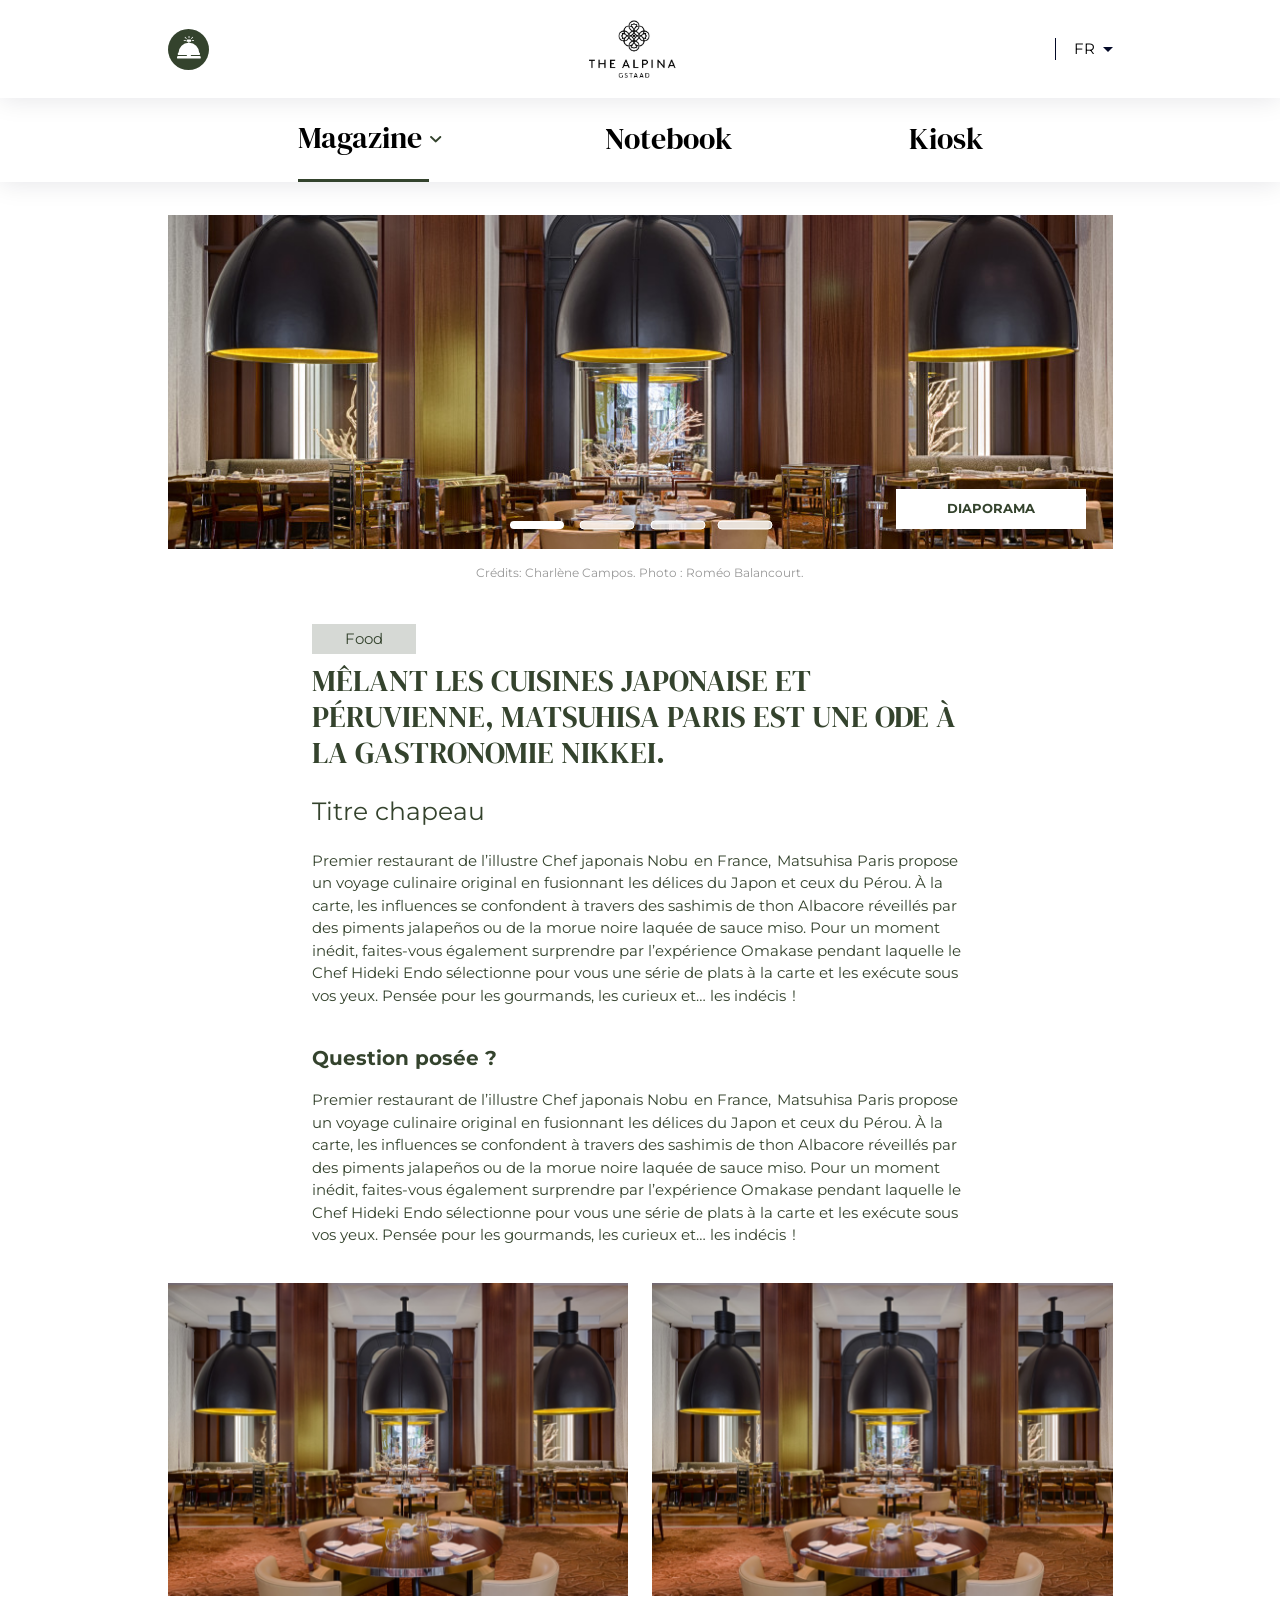
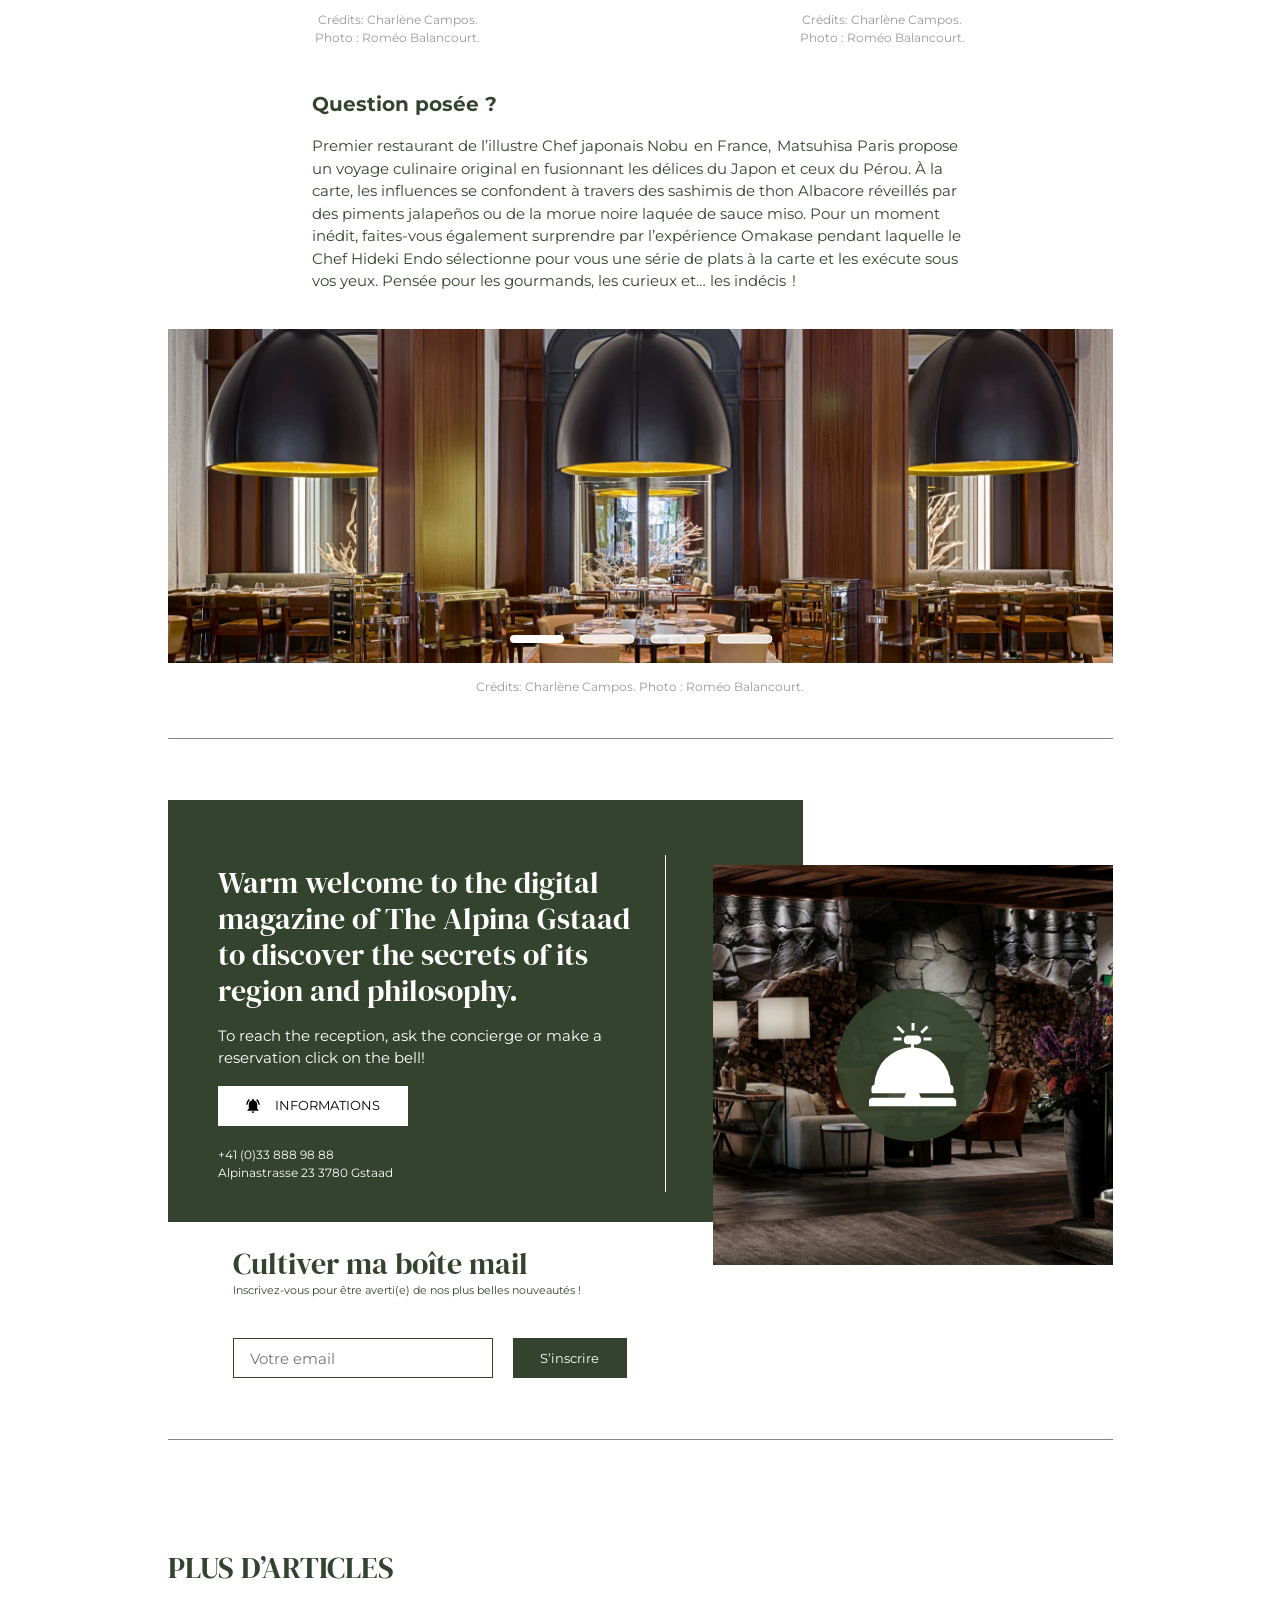
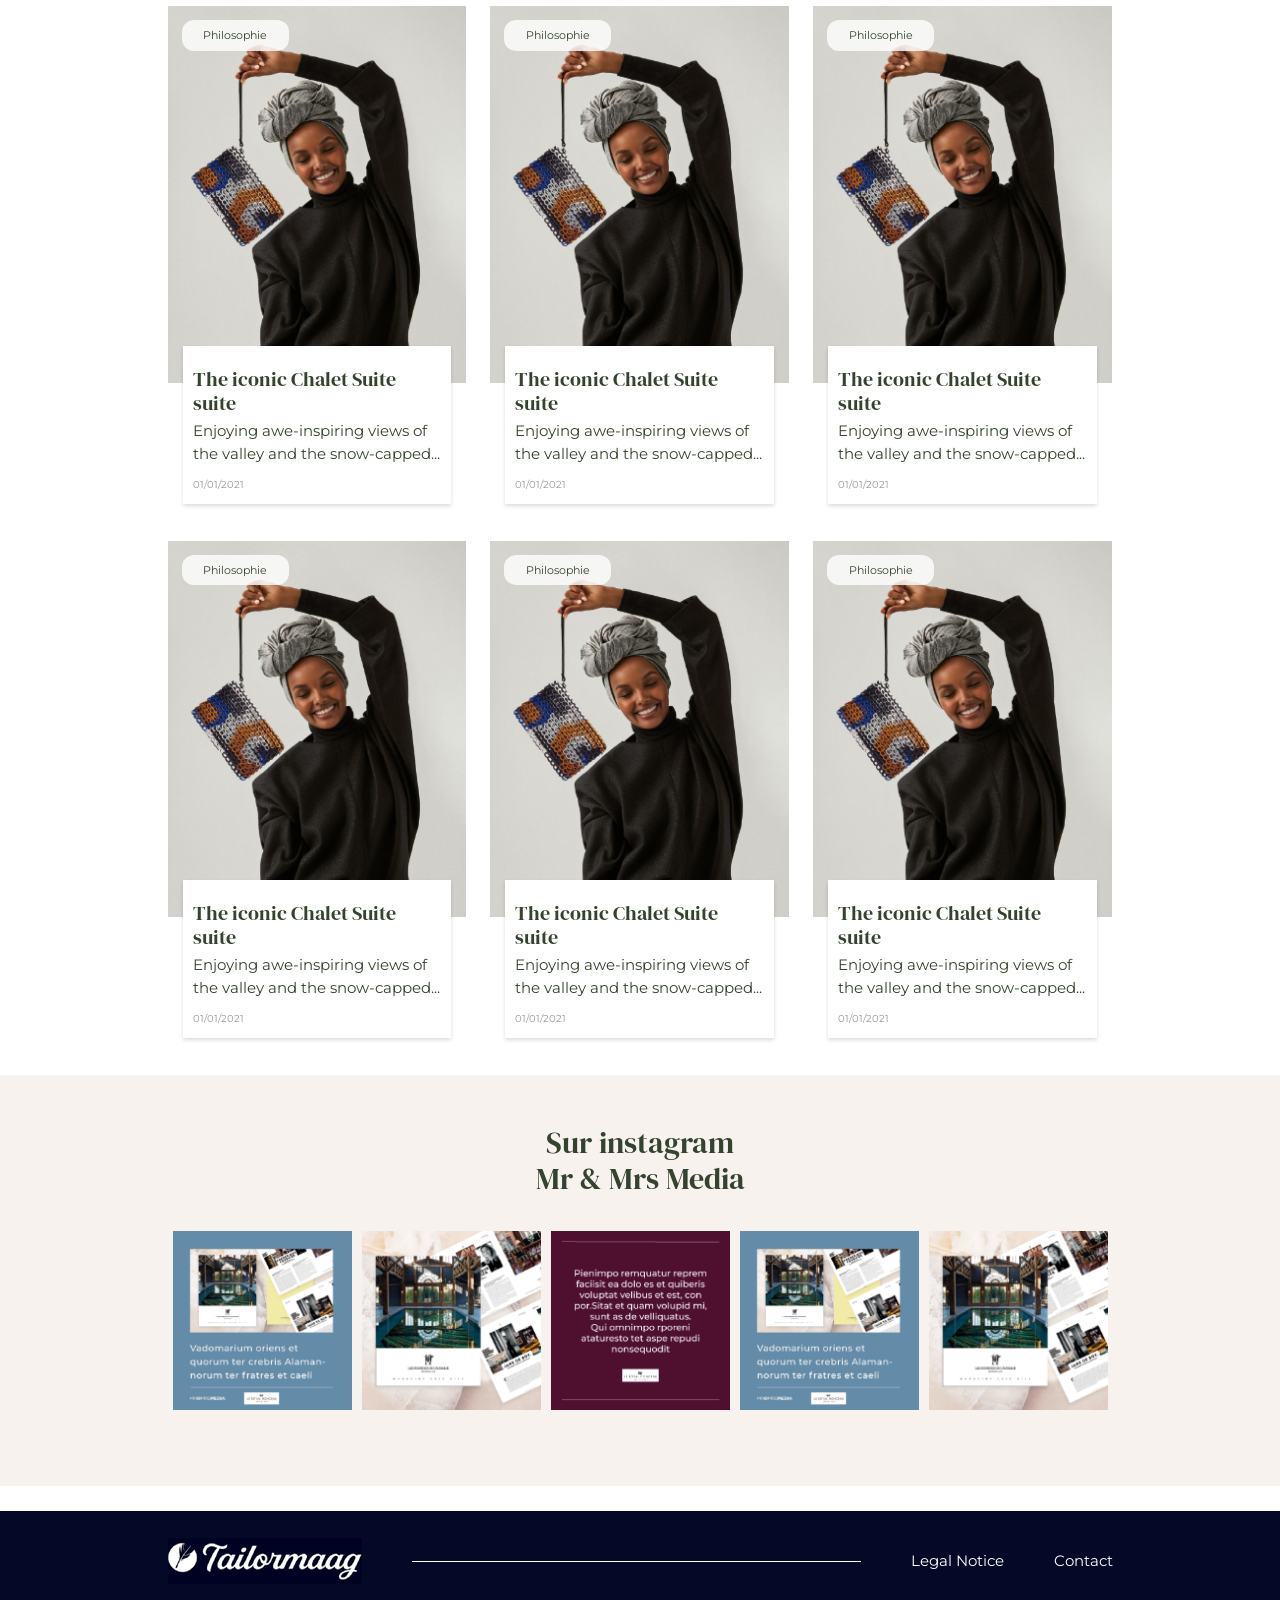
==== commit 883d676f: "changes after review" ====
--- a/app/articles-only.html
+++ b/app/articles-only.html
@@ -63,9 +63,9 @@
 	<div class="container-fluid">
 		<div class="single-article__img-wrapper">
 			<img src="img/article-img.png" alt="">
-			<a href="slide-show.html" class="button button-white gallery-btn">
+			<span class="button button-white gallery-btn">
 				Diaporama
-			</a>
+			</span>
 		</div>
 <div class="single-article__text-content">
 	<div class="single-article__img-title">
@@ -138,7 +138,7 @@
 <!-- end single-article content -->
 
 <!-- start contact-section -->
-<section class="contact-section contact-section--green">
+<section class="contact-section contact-section--green contact-section__call-to-action--client ">
 	<div class="container-fluid">
 		<div class="contact-section__content-wrapper">
 			
@@ -410,7 +410,56 @@
 	</div>
 </footer>
 <!-- end footer section -->
-
+<!-- start modal -->
+<div class="modal-window">
+	<div class="modal-window__content">
+		<div class="gallery-prev">
+		<img src="img/gallery-prev.svg" alt="">
+	</div>
+	<div class="gallery-next">
+		<img src="img/gallery-next.svg" alt="">
+	</div>	
+
+		<div class="gallery-slider">
+		<div class="gallery-slider__item">
+			<div class="gallery-slider__wrapper">
+				<div class="slider-image">
+					<img src="img/gallery-img.png" alt="">
+				</div>
+				
+				<p>Premier restaurant de l’illustre Chef japonais Nobu  en France,  Matsuhisa Paris propose un voyage culinaire original en fusionnant les délices du Japon et ceux du Pérou. Premier restaurant de l’illustre Chef japonais Nobu  en France,  Matsuhisa Paris propose un voyage culinaire original en fusionnant les délices du Japon et ceux du Pérou.</p>
+			</div>
+			
+		</div>
+
+		<div class="gallery-slider__item">
+			<div class="gallery-slider__wrapper">
+				<div class="slider-image">
+					<img src="img/gallery-img.png" alt="">
+				</div>
+				<p>Premier restaurant de l’illustre Chef japonais Nobu  en France,  Matsuhisa Paris propose un voyage culinaire original en fusionnant les délices du Japon et ceux du Pérou. Premier restaurant de l’illustre Chef japonais Nobu  en France,  Matsuhisa Paris propose un voyage culinaire original en fusionnant les délices du Japon et ceux du Pérou.</p>
+			</div>
+		</div>
+
+		<div class="gallery-slider__item">
+			<div class="gallery-slider__wrapper">
+				<div class="slider-image">
+					<img src="img/gallery-img.png" alt="">
+				</div>
+				<p>Premier restaurant de l’illustre Chef japonais Nobu  en France,  Matsuhisa Paris propose un voyage culinaire original en fusionnant les délices du Japon et ceux du Pérou. Premier restaurant de l’illustre Chef japonais Nobu  en France,  Matsuhisa Paris propose un voyage culinaire original en fusionnant les délices du Japon et ceux du Pérou.</p>
+			</div>
+		</div>
+
+	</div>
+
+
+	</div>
+	
+
+	
+	
+</div>
+<!-- end modal -->
 
 <script src="https://ajax.googleapis.com/ajax/libs/jquery/3.5.1/jquery.min.js"></script>
 <script src="js/slick.js"></script>
--- a/app/css/style.min.css
+++ b/app/css/style.min.css
@@ -1 +1 @@
-body{font-size:15px;font-family:"Montserrat",sans-serif;font-weight:400;color:#030927}ul{list-style:none;margin-bottom:0;padding-left:0}a,a:hover{text-decoration:none}h1{font-size:60px;font-family:"DM Serif Display",serif;color:#fff;text-shadow:0 0 16px #030927}h2{font-size:30px;font-family:"DM Serif Display",serif;margin-bottom:29px}h3{font-size:20px;font-family:"DM Serif Display",serif;margin-bottom:0px}.client-page{color:#34432D}.container-fluid{width:945px;max-width:84.872vw;padding-left:0;padding-right:0}.button{font-size:13px;background:#030927;color:#fff;width:190px;height:40px;display:-webkit-box;display:-ms-flexbox;display:flex;-webkit-box-pack:center;-ms-flex-pack:center;justify-content:center;-webkit-box-align:center;-ms-flex-align:center;align-items:center;text-transform:uppercase}.button:hover{color:#fff}.button-white{background:#fff;color:#030927;font-weight:700}.button-white:hover{color:#030927}.header{background:#fff;padding-top:24px;padding-bottom:24px;font-size:15px;z-index:999;-webkit-transition:all 0.5s;-o-transition:all 0.5s;transition:all 0.5s;position:relative;z-index:9999}.header .container-fluid{display:-webkit-box;display:-ms-flexbox;display:flex;-webkit-box-pack:justify;-ms-flex-pack:justify;justify-content:space-between;-webkit-box-align:center;-ms-flex-align:center;align-items:center}.header__menu-wrapper{display:-webkit-box;display:-ms-flexbox;display:flex;-webkit-box-align:center;-ms-flex-align:center;align-items:center}.menu ul{display:-webkit-box;display:-ms-flexbox;display:flex}.menu-link{color:#030927;margin-right:50px}.menu-link:hover{color:#030927}.header__leng{padding-left:50px;border-left:1px solid #030927}.leng-select{border:none;-webkit-appearance:none;-moz-appearance:none;appearance:none;padding-right:17px;background:url("../img/down.svg");background-position:right center;background-repeat:no-repeat;cursor:pointer;outline:none}.header.sticky{-webkit-box-shadow:0px 2px 4px #00000025;box-shadow:0px 2px 4px #00000025;position:fixed;top:0;left:0;width:100%}.menu__btn{cursor:pointer;display:none}.menu__row{width:27px;height:3px;background:#030927;display:block;margin-bottom:4.5px}.main-screen{min-height:568px;background:url("../img/main-bg.png");background-repeat:no-repeat;background-size:cover;text-align:center;-webkit-box-pack:center;-ms-flex-pack:center;justify-content:center;display:-webkit-box;display:-ms-flexbox;display:flex;-webkit-box-align:center;-ms-flex-align:center;align-items:center}.articles{padding-top:70px;padding-bottom:70px;padding-bottom:60px}.articles__img{width:100%}.articles__item-img-wrapper{position:relative;display:block}.tag{position:absolute;top:14px;left:14px;background:rgba(255,255,255,0.8);padding:7px 21.5px;font-size:11px;border-radius:12px}.articles__item{color:#030927;display:block;width:100%}.articles__item h3{margin-top:12px;margin-bottom:5px}.articles__item:hover{color:#030927}.articles__item-content{background:#fff;-webkit-transform:translateY(-37px);-ms-transform:translateY(-37px);transform:translateY(-37px);display:block;width:calc(100% - 30px);margin:0 auto;padding:9px 10px}.articles__item-theme{background:#030927;color:#fff;font-size:11px;text-transform:uppercase;padding:5px 12px}.article-item-text{margin-bottom:17px;font-size:12px}.article-item__date{color:#989898;font-size:12px}.articles-row{display:-webkit-box;display:-ms-flexbox;display:flex;-webkit-box-pack:justify;-ms-flex-pack:justify;justify-content:space-between}.articles-col-l{min-width:320px;margin-left:35px}.articles-col-l .articles__item-content{padding-top:12px}.articles-col-l .articles__item-theme{padding-right:46px}.articles-col-l h3{margin-top:26px;margin-bottom:14.5px}.articles-col-l .article-item-text{margin-bottom:27px}.items-section{background:#F0F5F8;padding-top:33px;padding-bottom:23px}.items-section h3{margin-bottom:6px}.item{max-width:176px}.item p{font-size:12px}.favorite .container-fluid{padding-top:80px;padding-bottom:80px}.favorite__item{width:100%;height:305px;background:url("../img/favorite-bg.png");padding-right:66px;display:-webkit-box;display:-ms-flexbox;display:flex;-webkit-box-pack:end;-ms-flex-pack:end;justify-content:flex-end}.favorite__content{height:100%;width:420px;background:#030927;padding:37px 24px;color:#fff}.favorite__title{font-size:40px;font-family:"DM Serif Display",serif}.favorite__text{font-size:15px}.contact-section .container-fluid{position:relative;padding-top:62px;padding-bottom:62px;margin-bottom:80px}.contact-section .container-fluid:before{content:'';width:100%;height:1px;background:#808392;display:block;position:absolute;top:0;left:0}.contact-section .container-fluid:after{content:'';width:100%;height:1px;background:#808392;display:block;position:absolute;bottom:0;left:0}.contact-section__content{width:635px;max-width:100%;background:#030927;padding:55px 64px 48px 64px;color:#fff}.contact-section__wrapper{height:100%;border-right:1px solid #fff;max-width:406px;padding:40px 50px 40px 0}.contact-section__wrapper h2{margin-bottom:16px}.contact-section__text{font-size:15px}.contact-section__content-wrapper{position:relative}.contact-img{position:absolute;top:0;right:0;-webkit-transform:translateY(50px);-ms-transform:translateY(50px);transform:translateY(50px)}.contact-section__call-to-action{padding-top:24px}.contact-section__call-to-action h2{margin-bottom:0}.call-to-action__text{font-size:11px;margin-bottom:40px}.clients{position:relative;padding-top:38.5px;padding-bottom:38.5px}.clients .container-fluid{position:relative;z-index:1;display:-webkit-box;display:-ms-flexbox;display:flex;-webkit-box-pack:justify;-ms-flex-pack:justify;justify-content:space-between;-webkit-box-align:end;-ms-flex-align:end;align-items:flex-end}.clients:before{content:'';position:absolute;left:0;top:0;height:100%;width:61%;background:#F0F5F8;border-radius:1px}.clients__text{font-size:15px}.clients__buttons{display:-webkit-box;display:-ms-flexbox;display:flex}.prev{margin-right:38px}.prev,.next{cursor:pointer}.slider-wrapper{position:relative;z-index:1;padding-top:35px}.slider-item__img{width:100%;padding:15px;position:relative}.slider-item__img img{width:100%}.slider-logo-wrapper{width:114px;height:114px;background:rgba(4,11,48,0.8);position:absolute;top:50%;left:50%;-webkit-transform:translateY(-50%) translateX(-50%);-ms-transform:translateY(-50%) translateX(-50%);transform:translateY(-50%) translateX(-50%);display:-webkit-box;display:-ms-flexbox;display:flex;-webkit-box-pack:center;-ms-flex-pack:center;justify-content:center;-webkit-box-align:center;-ms-flex-align:center;align-items:center}.slider-logo-wrapper img{max-width:80%}.clients{overflow:hidden}.slider-wrapper{margin-right:-23vw}.slider{margin-left:-15px}.slider-content{width:945px;max-width:84.872vw;margin:0 auto}.slider-item{outline:none}.tags{padding-top:90px;padding-bottom:80px}.tags__text-wrapper{background-color:#030927;border-radius:1px;min-height:100%}.tag-img{width:100%}.tags__text-content{color:#fff;padding:22px 40px}.tags__text-content h2{max-width:280px;margin-bottom:20px}.tags__sab-title{font-size:15px;font-weight:700;margin-bottom:18px}.tags__text{font-size:15px;margin-bottom:25px}.tags__content{width:100%;background:#F0F5F8;border-radius:1px;padding:34px 16px 50px 16px;min-height:100%}.tags__content h2{max-width:357px;margin-bottom:47px}.tag-item{font-size:18px;background:#fff;border-radius:20px;margin-bottom:12px;margin-right:10px;height:42px;display:-webkit-box;display:-ms-flexbox;display:flex;-webkit-box-pack:center;-ms-flex-pack:center;justify-content:center;-webkit-box-align:center;-ms-flex-align:center;align-items:center;padding:0 24px}.tags-wrapper{-ms-flex-wrap:wrap;flex-wrap:wrap;display:-webkit-box;display:-ms-flexbox;display:flex}.tag-img-wrapper{width:100%;height:132px;overflow:hidden}.discover{padding-bottom:90px}.discover__content{width:100%;background:#030927;display:-webkit-box;display:-ms-flexbox;display:flex;color:#fff}.discover__text-content{width:calc(100% - 305px);display:-webkit-box;display:-ms-flexbox;display:flex;-webkit-box-pack:center;-ms-flex-pack:center;justify-content:center;-webkit-box-align:center;-ms-flex-align:center;align-items:center}.discover-img{min-width:305px}.discover__title{font-family:"DM Serif Display",serif;font-size:40px;max-width:380px;line-height:1.2}.discover__text{max-width:480px}.discover__text p{font-size:15px;margin-top:10px}.instagram{background:#F8F2EF;padding-top:50px;padding-bottom:65px;margin-bottom:74px}.instagram h2{text-align:center}.post-item{padding:5px}.post-item img{width:100%}.footer{background:#030927;padding-top:27px;padding-bottom:27px;color:#fff}.footer .container-fluid{display:-webkit-box;display:-ms-flexbox;display:flex;-webkit-box-pack:justify;-ms-flex-pack:justify;justify-content:space-between;-webkit-box-align:center;-ms-flex-align:center;align-items:center}.footer-menu{display:-webkit-box;display:-ms-flexbox;display:flex}.footer-menu a{color:#fff;display:block;margin-left:50px;font-size:15px;white-space:nowrap}.footer-line{width:100%;background:#fff;height:1px;margin-left:50px}.main-screen.main-screen--client{background:url("../img/clients-bg.png");background-position:center}.header--client{padding-top:0;padding-bottom:0}.header--client .header__leng{padding-left:17.5px}.page-menu__content{background:#fff;height:87px;-webkit-box-shadow:0px 2px 24px #0309271A;box-shadow:0px 2px 24px #0309271A;z-index:1;position:relative;-webkit-transform:translateY(-50%);-ms-transform:translateY(-50%);transform:translateY(-50%);display:-webkit-box;display:-ms-flexbox;display:flex;-webkit-box-align:center;-ms-flex-align:center;align-items:center;-webkit-box-pack:justify;-ms-flex-pack:justify;justify-content:space-between;padding-left:130px;padding-right:130px;-webkit-transition:all 0.5s;-o-transition:all 0.5s;transition:all 0.5s}.page-menu__link{font-size:30px;font-family:"DM Serif Display",serif;position:relative;color:#000;cursor:pointer;height:100%;display:-webkit-box;display:-ms-flexbox;display:flex;-webkit-box-align:center;-ms-flex-align:center;align-items:center}.page-menu__link:hover{color:#000}.down-arrow{-webkit-transform:rotate(-90deg);-ms-transform:rotate(-90deg);transform:rotate(-90deg);position:relative;left:10px;top:2px}.page-menu-single{z-index:999}.page-menu.sticky,.page-menu-single.sticky{position:fixed;top:98px;width:100%;z-index:999}.page-menu.sticky .page-menu__content,.page-menu-single.sticky .page-menu__content{-webkit-transform:translateY(0);-ms-transform:translateY(0);transform:translateY(0)}.sab-menu{position:absolute;top:103%;background:#fff;left:50%;-webkit-transform:translateX(-50%);-ms-transform:translateX(-50%);transform:translateX(-50%);display:block;width:208px;padding:13px 28px;-webkit-box-shadow:0px 2px 24px #0309271A;box-shadow:0px 2px 24px #0309271A;display:none;z-index:9999}.sab-menu a{font-size:19px;color:#000;font-family:"DM Serif Display",serif}.page-menu__link:hover .sab-menu{display:block}.articles-section{padding-top:30px}.articles-section__header{display:-webkit-box;display:-ms-flexbox;display:flex;-webkit-box-pack:justify;-ms-flex-pack:justify;justify-content:space-between;padding-bottom:15px}.articles-section__header-content{max-width:480px}.articles-section__header-content h2{margin-bottom:5px}.button--transparent{background:transparent;color:#34432D;border:1px solid #34432D;font-weight:700}.button--transparent:hover{color:#34432D}.client-page .articles__item{color:#34432D}.client-page .article-item-text{font-size:15px;margin-bottom:7px}.client-page .article-item__date{font-size:10px}.contact-section--green .contact-section__content{background:#34432D;padding-bottom:30px}.contact-section--green .contact-section__wrapper{padding-bottom:10px;padding-top:10px}.contact-section--green .button{margin-bottom:20px}.button img{padding-right:15px}.button-white--black{color:#000;font-weight:400}.contact-info{font-size:12px;color:#fff}.contact-img__logo{top:50%;left:50%;-webkit-transform:translateY(-50%) translateX(-50%);-ms-transform:translateY(-50%) translateX(-50%);transform:translateY(-50%) translateX(-50%);width:153px;height:153px;background:rgba(52,67,45,0.9);position:absolute;border-radius:50%;display:-webkit-box;display:-ms-flexbox;display:flex;-webkit-box-pack:center;-ms-flex-pack:center;justify-content:center;-webkit-box-align:center;-ms-flex-align:center;align-items:center}.button.button--green{background:#34432D;border:none}.form{display:-webkit-box;display:-ms-flexbox;display:flex;height:40px}.form input{height:100%;outline:none}.form .input{width:260px;margin-right:20px;display:block;border:1px solid #34432D;padding:0 16px}.form .input:focus::-webkit-input-placeholder{color:transparent}.form .input:focus::-moz-placeholder{color:transparent}.form .input:focus:-ms-input-placeholder{color:transparent}.form .input:focus::-ms-input-placeholder{color:transparent}.form .input:focus::placeholder{color:transparent}.beauty{text-transform:uppercase;font-size:11px}.articles__item-content--green .articles__item-content{background:#34432D;padding:28px 23px;color:#fff}.articles__item-content--green .article-item__date{color:#fff}.footer-button{width:100%;-webkit-box-pack:center;-ms-flex-pack:center;justify-content:center;display:-webkit-box;display:-ms-flexbox;display:flex;padding-bottom:76px}.footer-button .button--green{font-weight:600;text-transform:none}.articles__item:hover .articles__item-content{background:#34432D;color:#fff}.articles__item:hover .article-item__date{color:#fff}.social-section{padding-bottom:115px}.social-section .container-fluid{padding-top:64px;padding-bottom:64px;border-top:1px solid #D8D8D8;border-bottom:1px solid #D8D8D8;display:-webkit-box;display:-ms-flexbox;display:flex;-webkit-box-align:center;-ms-flex-align:center;align-items:center}.social__content{width:calc(100% - 399px);background:#34432D;padding:40px 77px;color:#fff}.social__content-wrapper{height:100%;border-left:1px solid #fff;height:100%;padding-left:47px;padding-top:60px;padding-bottom:60px;display:-webkit-box;display:-ms-flexbox;display:flex;-webkit-box-align:center;-ms-flex-align:center;align-items:center}.social__content-container{width:345px;max-width:100%}.social__content-container h2{font-size:24px;margin-bottom:8px}.social-icon{display:-webkit-box;display:-ms-flexbox;display:flex;-webkit-box-pack:center;-ms-flex-pack:center;justify-content:center;-webkit-box-align:center;-ms-flex-align:center;align-items:center;width:37px;height:37px;border-radius:50%;margin-right:20px}.social-icon img{max-width:100%}.social-icon:last-child{margin-right:0}.social-icons{display:-webkit-box;display:-ms-flexbox;display:flex}.notebook{background:rgba(52,67,45,0.2);padding-top:57px;padding-bottom:76px;margin-bottom:60px}.notebook .col-md-6,.notebook .col-md-4{margin-bottom:20px}.notebook-title{font-family:"DM Serif Display",serif;font-size:60px}.notebook__header-content{max-width:480px}.notebook__header{display:-webkit-box;display:-ms-flexbox;display:flex;-webkit-box-pack:justify;-ms-flex-pack:justify;justify-content:space-between;-webkit-box-align:end;-ms-flex-align:end;align-items:flex-end;padding-bottom:40px}.notebook__header p{margin-bottom:0}.notebook__header .button{width:225px}.notebook__item{min-height:100%;background:#fff}.notebook__item .articles__item-content{-webkit-transform:translateY(0);-ms-transform:translateY(0);transform:translateY(0);width:100%;padding-top:0;display:-webkit-box;display:-ms-flexbox;display:flex;-webkit-box-orient:vertical;-webkit-box-direction:normal;-ms-flex-direction:column;flex-direction:column;padding-right:20px;padding-left:35px;padding-bottom:13px}.notebook__item .articles__item-content h3{font-size:25px}.notebook__item .articles__item-content .article-item-text{font-size:12px}.next-arrow{background:#34432D;width:54px;height:54px;display:-webkit-box;display:-ms-flexbox;display:flex;-ms-flex-item-align:end;align-self:flex-end;-webkit-transform:translateY(-50%);-ms-transform:translateY(-50%);transform:translateY(-50%);-webkit-box-pack:center;-ms-flex-pack:center;justify-content:center;-webkit-box-align:center;-ms-flex-align:center;align-items:center}.notebook__sub-title{text-transform:uppercase;font-size:11px}.notebook__sub-title span{font-weight:600}.notebook__footer{font-size:11px;color:#D98612;display:-webkit-box;display:-ms-flexbox;display:flex;-webkit-box-align:center;-ms-flex-align:center;align-items:center}.notebook__footer img{display:block;margin-right:8px}.button.button--green{text-transform:none}.main-screen--articles{min-height:auto;padding-top:64px;padding-bottom:95px;background:url("../img/articles-bg.png");background-size:cover;background-repeat:no-repeat;background-position:center}.articles__tabs{display:-webkit-box;display:-ms-flexbox;display:flex;margin-bottom:40px}.articles__tab{margin-right:16px;width:137px;height:38px;display:-webkit-box;display:-ms-flexbox;display:flex;-webkit-box-pack:center;-ms-flex-pack:center;justify-content:center;-webkit-box-align:center;-ms-flex-align:center;align-items:center;border:1px solid #34432D;cursor:pointer;font-size:17px}.articles__tab.active{background:#34432D;color:#fff}.articles__tab-item{display:none}.articles__tab-item:first-child{display:block}.page-menu-single.page-menu-article{-webkit-box-shadow:0px 2px 24px #0309271A;box-shadow:0px 2px 24px #0309271A;-webkit-transform:translateY(-3px);-ms-transform:translateY(-3px);transform:translateY(-3px);background:#fff}.page-menu-single.page-menu-article .page-menu__content{-webkit-transform:translateY(0);-ms-transform:translateY(0);transform:translateY(0);-webkit-box-shadow:none;box-shadow:none}.header--client-single-article.sticky{-webkit-box-shadow:none;box-shadow:none}.single-article{padding-top:30px}.single-article__img-wrapper{position:relative}.single-article__img-wrapper img{width:100%}.single-article__img-wrapper .button{position:absolute;right:27px;bottom:20px;color:#34432D;cursor:pointer}.single-article__img-title{text-align:center;font-size:12px;color:#989898;padding-top:26px;padding-bottom:42px}.article-tag{height:30px;display:-webkit-box;display:-ms-flexbox;display:flex;-webkit-box-pack:center;-ms-flex-pack:center;justify-content:center;-webkit-box-align:center;-ms-flex-align:center;align-items:center;background:rgba(52,67,45,0.2);width:104px;margin-bottom:9px}.single-article__text-content{width:656px;margin:0 auto;max-width:84.872vw}.single-article__text-content h2{margin-bottom:22px}.single-article__text-content p{margin-bottom:36px}.sub-theme{font-size:25px;margin-bottom:19px}.single-article__sub-title{font-size:20px;font-weight:700;margin-bottom:16px}.single-article-images .col-md-6 img{width:100%}.page-menu-single.page-menu-article{position:relative}.modal-window{background:#000;position:fixed;top:0;left:0;width:100%;height:100vh;z-index:9999}.gallery-slider{width:813px;max-width:100%;margin:0 auto;position:relative;height:100vh}.gallery-slider p{color:#fff;margin-top:50px}.gallery-slider__wrapper{display:-webkit-box;display:-ms-flexbox;display:flex;-webkit-box-align:center;-ms-flex-align:center;align-items:center;-webkit-box-orient:vertical;-webkit-box-direction:normal;-ms-flex-direction:column;flex-direction:column;padding-top:50px}.gallery-slider__wrapper img{max-height:calc(100vh - 250px)}.gallery-next{position:absolute;right:0;top:50%;-webkit-transform:translateY(-50%);-ms-transform:translateY(-50%);transform:translateY(-50%);cursor:pointer;z-index:999}.gallery-prev{position:absolute;left:0;top:50%;-webkit-transform:translateY(-50%);-ms-transform:translateY(-50%);transform:translateY(-50%);cursor:pointer;z-index:999}.modal-window__content{position:relative;width:960px;max-width:90%;margin:0 auto;height:100vh;display:-webkit-box;display:-ms-flexbox;display:flex;-webkit-box-align:center;-ms-flex-align:center;align-items:center}.page-menu-single.sticky{position:fixed;top:98px;width:100%;z-index:999}.page-menu__link.active{border-bottom:3px solid #34432D}@media only screen and (max-width: 1200px){.main-screen.main-screen--client{background-size:100%;background-repeat:no-repeat;min-height:38vw}}@media only screen and (max-width: 1140px){.contact-section__wrapper{max-width:350px;padding-right:20px}}@media only screen and (max-width: 992px){.articles-row{-webkit-box-orient:vertical;-webkit-box-direction:normal;-ms-flex-direction:column;flex-direction:column}.articles-col-l{margin-left:0}.favorite__item{padding-right:0px}.contact-section .contact-img{position:static;-webkit-transform:translateY(0px);-ms-transform:translateY(0px);transform:translateY(0px);margin-top:-125px}.contact-section__content{width:100%}.contact-section__wrapper{max-width:100%;border-right:none;padding-right:0}.contact-section__content{padding-bottom:130px;padding-left:0;padding-right:0;margin:0 auto}.contact-section .container-fluid{max-width:100%;width:100%}.contact-section__wrapper{max-width:84.872vw;margin:0 auto}.contact-img{max-width:84.872vw;margin:0 auto;display:-webkit-box;display:-ms-flexbox;display:flex;-webkit-box-pack:end;-ms-flex-pack:end;justify-content:flex-end}.contact-section__call-to-action{padding-top:0}.contact-section__call-to-action{max-width:84.872vw;margin:0 auto}.clients:before{width:74%}.discover__content{-webkit-box-orient:vertical;-webkit-box-direction:normal;-ms-flex-direction:column;flex-direction:column}.discover__text-content{padding-top:26px;padding-bottom:26px}.discover-img{min-width:100%}.discover__text{max-width:100%}.discover__text-content{width:90%;margin:0 auto}.tags{overflow:hidden}.page-menu__content{padding-left:25px;padding-right:25px}.contact-im{position:relative}.social__content{padding:40px 25px}.social-img{width:50%}.social__content{width:50%}}@media only screen and (max-width: 768px){.header__menu-wrapper{display:none}.logo img{width:130px}.menu__btn{display:block}.menu__row{-webkit-transition:all 0.3s;-o-transition:all 0.3s;transition:all 0.3s}.menu__btn.active .menu__row:last-child{display:none}.menu__btn.active .menu__row:nth-child(2){-webkit-transform:rotate(45deg);-ms-transform:rotate(45deg);transform:rotate(45deg)}.menu__btn.active .menu__row:first-child{-webkit-transform:rotate(-45deg);-ms-transform:rotate(-45deg);transform:rotate(-45deg);margin-bottom:0;position:relative;top:3px}h1{font-size:40px;max-width:326px;margin:0 auto}.main-screen{min-height:757px;background:url("../img/main-bg-mobile.png");background-size:cover;background-repeat:no-repeat}.main-screen .container-fluid{max-width:98%}.articles__item-theme{font-size:14px}.articles__item h3 br{display:none}h3{font-size:25px}.articles__item-content{width:calc(100% - 26px)}.article-item-text{font-size:15px}.articles__item{margin-bottom:10px}.articles-col-l{min-width:auto}.articles-col-s .col-md-6:first-child{-webkit-box-ordinal-group:3;-ms-flex-order:2;order:2}.articles-col-s .col-md-6:nth-child(2){-webkit-box-ordinal-group:2;-ms-flex-order:1;order:1}.articles{padding-top:30px;padding-bottom:0}.header__menu-wrapper{position:absolute;top:99%;background:#fff;left:0;width:100%;-webkit-box-shadow:0px 2px 4px #00000025;box-shadow:0px 2px 4px #00000025;padding-bottom:50px;padding-top:20px}.header{position:relative;font-size:20px}.menu-link{margin-right:0;margin-bottom:30px;display:block}.menu ul{-webkit-box-orient:vertical;-webkit-box-direction:normal;-ms-flex-direction:column;flex-direction:column}.header__leng{padding-left:0}.menu,.header__leng{width:84.872vw;margin:0 auto;border-left:none}.item{margin-bottom:30px}.items-section{padding-bottom:0}.favorite__item{min-height:650px;background:url("../img/favorite-mobile.png");background-size:cover;-webkit-box-pack:center;-ms-flex-pack:center;justify-content:center;-webkit-box-align:start;-ms-flex-align:start;align-items:flex-start;background-size:cover;padding-top:70px}.favorite__content{width:100%;height:auto}.favorite .container-fluid{max-width:100%}.contact-img img{width:282px;max-width:100%}.contact-section .container-fluid:before,.contact-section .container-fluid:after{width:84.872vw;left:50%;-webkit-transform:translateX(-50%);-ms-transform:translateX(-50%);transform:translateX(-50%)}.favorite .container-fluid{padding-bottom:40px}.contact-section .container-fluid{padding-bottom:37px;margin-bottom:37px;padding-top:37px}.slider-logo-wrapper{width:82px;height:82px}.slider-item__img{padding:5px}.slider{margin-left:-5px}.clients:before{width:100%}.clients .container-fluid{-webkit-box-orient:vertical;-webkit-box-direction:normal;-ms-flex-direction:column;flex-direction:column;-webkit-box-align:start;-ms-flex-align:start;align-items:flex-start}.clients__buttons{-ms-flex-item-align:end;align-self:flex-end;padding-top:10px}.slider-wrapper{padding-top:20px}.tags{padding-top:79px}.tags .container-fluid{max-width:100%}.tag-img-wrapper{height:auto}.tags__text-content{padding:0 0;padding-top:30px;max-width:84.872vw;margin:0 auto}.tags__content{padding:0 0;padding-top:30px;padding-bottom:45px}.tags__content-wrap{max-width:84.872vw;margin:0 auto}.discover__title{font-size:30px}.discover__text p{font-size:14px}.instagram{margin-bottom:0}.instagram .container-fluid{max-width:100%}.footer-line{display:none}.footer .container-fluid{-webkit-box-orient:vertical;-webkit-box-direction:normal;-ms-flex-direction:column;flex-direction:column}.footer-menu{margin-top:21px}.footer-menu a{margin-left:0}.footer-menu a:last-child{margin-left:36px}.header--client{-webkit-box-shadow:0px 2px 4px #00000025;box-shadow:0px 2px 4px #00000025}.header--client .container-fluid{display:-webkit-box;display:-ms-flexbox;display:flex;-webkit-box-pack:justify;-ms-flex-pack:justify;justify-content:space-between;-webkit-box-align:center;-ms-flex-align:center;align-items:center}.header--client .header__leng{width:auto;margin-right:0;margin-left:0;padding-left:0}.header--client .logo img{max-width:42px}.center-logo{width:70px}.page-menu.sticky,.page-menu-single.sticky{top:70px;-webkit-box-shadow:0px 2px 4px #00000025;box-shadow:0px 2px 4px #00000025}.page-menu-single.page-menu-article{-webkit-transform:translateY(0);-ms-transform:translateY(0);transform:translateY(0)}.header.sticky{-webkit-box-shadow:0px 2px 4px #00000025;box-shadow:0px 2px 4px #00000025}.page-menu__link{font-size:18px}.page-menu__content{padding-left:17px;padding-right:17px;height:60px}.main-screen--client{border-bottom:1px solid #707070}.page-menu.sticky .container-fluid{width:100%;max-width:100%}.down-arrow{height:8px;left:5px}.sab-menu{width:116px;padding:12px 17px}.sab-menu a{font-size:14px}.articles-section__header{-webkit-box-orient:vertical;-webkit-box-direction:normal;-ms-flex-direction:column;flex-direction:column;padding-bottom:40px}.contact-img__logo{width:92px;height:92px}.contact-img__logo img{max-width:60%}.contact-section--green .contact-section__content{padding-bottom:135px}.contac-button-wrapper{display:-webkit-box;display:-ms-flexbox;display:flex;-webkit-box-pack:justify;-ms-flex-pack:justify;justify-content:space-between}.contact-section--green .button{width:150px;padding-left:3px;padding-right:3px}.button img{padding-right:5px}.contact-info{padding-left:10px}.form .input{width:100%;margin-right:10px}.contact-section--green .contact-section__content{padding-top:33px}.contact-section--green .call-to-action__text{margin-bottom:16px}.contact-section--green .contact-section__call-to-action{padding-top:16px}.contact-section--green .contact-section__wrapper h2{font-size:25px}.social-section .container-fluid{-webkit-box-orient:vertical;-webkit-box-direction:normal;-ms-flex-direction:column;flex-direction:column;max-width:100%;border-top:none;border-bottom:none;padding-top:0;padding-bottom:0}.social-img{width:100%;max-width:84.872vw;position:relative;z-index:1}.social__content{width:100%}.social__content{padding:0;padding-top:58px;-webkit-transform:translateY(-37px);-ms-transform:translateY(-37px);transform:translateY(-37px)}.social__content-wrapper{border-left:none;padding:0}.social__content-container{width:84.872vw;margin:0 auto;padding-top:28px;border-top:1px solid #fff;padding-bottom:42px}.social-section{padding-bottom:50px}.notebook-title{font-size:30px}.notebook__header{-webkit-box-orient:vertical;-webkit-box-direction:normal;-ms-flex-direction:column;flex-direction:column;-webkit-box-align:start;-ms-flex-align:start;align-items:flex-start}.notebook__header .button{margin-top:13px}.notebook{padding-bottom:38px;padding-top:47px}.main-screen--articles{min-height:auto;background:url("../img/articles-bg.png");background-size:cover;background-repeat:no-repeat;background-position:center}.single-article .container-fluid{max-width:100%}.single-article__img-wrapper .button{right:30px;bottom:10px;width:110px}.single-article{padding-top:0}.single-article-images{max-width:100%;margin-right:0;margin-left:0}.single-article-images .col-md-6{padding-left:0;padding-right:0}.modal-window{overflow-y:auto}.gallery-slider__wrapper{padding-top:0}.modal-window__content{width:100%;max-width:100%}.gallery-slider{width:100vw}.gallery-slider img{width:100vw;height:auto;max-height:1000px}.gallery-slider p{margin-top:0;max-width:84.872vw;margin:0 auto;-webkit-transform:translateY(-10vw);-ms-transform:translateY(-10vw);transform:translateY(-10vw)}.slider-image{position:relative}.slider-image:before{content:'';background:transparent -webkit-gradient(linear, left top, left bottom, from(rgba(0,0,0,0)), to(#000)) 0% 0%;background:transparent -o-linear-gradient(top, rgba(0,0,0,0) 0%, #000 100%) 0% 0%;background:transparent linear-gradient(180deg, rgba(0,0,0,0) 0%, #000 100%) 0% 0%;width:100%;height:30vw;position:absolute;bottom:0;left:0}.gallery-prev,.gallery-next{z-index:999}.gallery-prev img,.gallery-next img{width:23px}.gallery-prev{-webkit-transform:translateX(100%) translateY(-150%);-ms-transform:translateX(100%) translateY(-150%);transform:translateX(100%) translateY(-150%)}.gallery-next{-webkit-transform:translateX(-100%) translateY(-150%);-ms-transform:translateX(-100%) translateY(-150%);transform:translateX(-100%) translateY(-150%)}}@media only screen and (max-width: 480px){.main-screen.main-screen--client{background:url("../img/clients-bg-mobile.png");background-size:100%;min-height:170vw}.articles__tab{margin-right:5px;font-size:14px}.articles__tab{margin-bottom:0px;padding-bottom:0}.articles-section__header.article-page{padding-bottom:0px}.single-article__text-content h2{font-size:20px}}@media only screen and (max-width: 380px){.favorite__item{padding-top:40px}}@media only screen and (max-width: 340px){h1{font-size:38px}.favorite__item{padding-top:20px}}
+body{font-size:15px;font-family:"Montserrat",sans-serif;font-weight:400;color:#030927}ul{list-style:none;margin-bottom:0;padding-left:0}a,a:hover{text-decoration:none}h1{font-size:60px;font-family:"DM Serif Display",serif;color:#fff;text-shadow:0 0 16px #030927}h2{font-size:30px;font-family:"DM Serif Display",serif;margin-bottom:29px}h3{font-size:20px;font-family:"DM Serif Display",serif;margin-bottom:0px}.client-page{color:#34432D}.container-fluid{width:945px;max-width:84.872vw;padding-left:0;padding-right:0}.button{font-size:13px;background:#030927;color:#fff;width:190px;height:40px;display:-webkit-box;display:-ms-flexbox;display:flex;-webkit-box-pack:center;-ms-flex-pack:center;justify-content:center;-webkit-box-align:center;-ms-flex-align:center;align-items:center;text-transform:uppercase}.button:hover{color:#fff}.button-white{background:#fff;color:#030927;font-weight:700}.button-white:hover{color:#030927}.header{background:#fff;padding-top:24px;padding-bottom:24px;font-size:15px;z-index:999;-webkit-transition:all 0.5s;-o-transition:all 0.5s;transition:all 0.5s;position:relative;z-index:9999}.header .container-fluid{display:-webkit-box;display:-ms-flexbox;display:flex;-webkit-box-pack:justify;-ms-flex-pack:justify;justify-content:space-between;-webkit-box-align:center;-ms-flex-align:center;align-items:center}.header__menu-wrapper{display:-webkit-box;display:-ms-flexbox;display:flex;-webkit-box-align:center;-ms-flex-align:center;align-items:center}.menu ul{display:-webkit-box;display:-ms-flexbox;display:flex}.menu-link{color:#030927;margin-right:50px}.menu-link:hover{color:#030927}.header__leng{padding-left:50px;border-left:1px solid #030927}.leng-select{border:none;-webkit-appearance:none;-moz-appearance:none;appearance:none;padding-right:17px;background:url("../img/down.svg");background-position:right center;background-repeat:no-repeat;cursor:pointer;outline:none}.header.sticky{-webkit-box-shadow:0px 2px 4px #00000025;box-shadow:0px 2px 4px #00000025;position:fixed;top:0;left:0;width:100%}.menu__btn{cursor:pointer;display:none}.menu__row{width:27px;height:3px;background:#030927;display:block;margin-bottom:4.5px}.main-screen{min-height:568px;background:url("../img/main-bg.png");background-repeat:no-repeat;background-size:cover;text-align:center;-webkit-box-pack:center;-ms-flex-pack:center;justify-content:center;display:-webkit-box;display:-ms-flexbox;display:flex;-webkit-box-align:center;-ms-flex-align:center;align-items:center}.articles{padding-top:70px;padding-bottom:70px;padding-bottom:60px}.articles__img{width:100%}.articles__item-img-wrapper{position:relative;display:block}.tag{position:absolute;top:14px;left:14px;background:rgba(255,255,255,0.8);padding:7px 21.5px;font-size:11px;border-radius:12px}.articles__item{color:#030927;display:block;width:100%}.articles__item h3{margin-top:12px;margin-bottom:5px}.articles__item:hover{color:#030927}.articles__item-content{background:#fff;-webkit-transform:translateY(-37px);-ms-transform:translateY(-37px);transform:translateY(-37px);display:block;width:calc(100% - 30px);margin:0 auto;padding:9px 10px;-webkit-box-shadow:0px 2px 4px #00000025;box-shadow:0px 2px 4px #00000025}.articles__item-theme{background:#030927;color:#fff;font-size:11px;text-transform:uppercase;padding:5px 12px}.article-item-text{margin-bottom:17px;font-size:12px}.article-item__date{color:#989898;font-size:12px}.articles-row{display:-webkit-box;display:-ms-flexbox;display:flex;-webkit-box-pack:justify;-ms-flex-pack:justify;justify-content:space-between}.articles-col-l{min-width:320px;margin-left:35px}.articles-col-l .articles__item-content{padding-top:12px}.articles-col-l .articles__item-theme{padding-right:46px}.articles-col-l h3{margin-top:26px;margin-bottom:14.5px}.articles-col-l .article-item-text{margin-bottom:27px}.items-section{background:#F0F5F8;padding-top:33px;padding-bottom:23px}.items-section h3{margin-bottom:6px}.item{max-width:176px}.item p{font-size:12px}.favorite .container-fluid{padding-top:80px;padding-bottom:80px}.favorite__item{width:100%;height:305px;background:url("../img/favorite-bg.png");padding-right:66px;display:-webkit-box;display:-ms-flexbox;display:flex;-webkit-box-pack:end;-ms-flex-pack:end;justify-content:flex-end}.favorite__content{height:100%;width:420px;background:#030927;padding:37px 24px;color:#fff}.favorite__title{font-size:40px;font-family:"DM Serif Display",serif}.favorite__text{font-size:15px}.contact-section .container-fluid{position:relative;padding-top:62px;padding-bottom:62px;margin-bottom:80px}.contact-section .container-fluid:before{content:'';width:100%;height:1px;background:#808392;display:block;position:absolute;top:0;left:0}.contact-section .container-fluid:after{content:'';width:100%;height:1px;background:#808392;display:block;position:absolute;bottom:0;left:0}.contact-section__content{width:635px;max-width:100%;background:#030927;padding:55px 64px 48px 50px;color:#fff}.contact-section__wrapper{height:100%;border-right:1px solid #fff;max-width:448px;padding:40px 20px 40px 0}.contact-section__wrapper h2{margin-bottom:16px}.contact-section__text{font-size:15px}.contact-section__content-wrapper{position:relative}.contact-img{position:absolute;top:0;right:0;-webkit-transform:translateY(65px);-ms-transform:translateY(65px);transform:translateY(65px)}.contact-section__call-to-action{padding-top:24px;padding-left:65px}.contact-section__call-to-action h2{margin-bottom:0}.call-to-action__text{font-size:11px;margin-bottom:40px}.clients{position:relative;padding-top:38.5px;padding-bottom:38.5px}.clients .container-fluid{position:relative;z-index:1;display:-webkit-box;display:-ms-flexbox;display:flex;-webkit-box-pack:justify;-ms-flex-pack:justify;justify-content:space-between;-webkit-box-align:end;-ms-flex-align:end;align-items:flex-end}.clients:before{content:'';position:absolute;left:0;top:0;height:100%;width:61%;background:#F0F5F8;border-radius:1px}.clients__text{font-size:15px}.clients__buttons{display:-webkit-box;display:-ms-flexbox;display:flex}.prev{margin-right:38px}.prev,.next{cursor:pointer}.slider-wrapper{position:relative;z-index:1;padding-top:35px}.slider-item__img{width:100%;padding:15px;position:relative}.slider-item__img img{width:100%}.slider-logo-wrapper{width:114px;height:114px;background:rgba(4,11,48,0.8);position:absolute;top:50%;left:50%;-webkit-transform:translateY(-50%) translateX(-50%);-ms-transform:translateY(-50%) translateX(-50%);transform:translateY(-50%) translateX(-50%);display:-webkit-box;display:-ms-flexbox;display:flex;-webkit-box-pack:center;-ms-flex-pack:center;justify-content:center;-webkit-box-align:center;-ms-flex-align:center;align-items:center}.slider-logo-wrapper img{max-width:80%}.clients{overflow:hidden}.slider-wrapper{margin-right:-23vw}.slider{margin-left:-15px}.slider-content{width:945px;max-width:84.872vw;margin:0 auto}.slider-item{outline:none}.tags{padding-top:90px;padding-bottom:80px}.tags__text-wrapper{background-color:#030927;border-radius:1px;min-height:100%}.tag-img{width:100%}.tags__text-content{color:#fff;padding:22px 40px}.tags__text-content h2{max-width:280px;margin-bottom:20px}.tags__sab-title{font-size:15px;font-weight:700;margin-bottom:18px}.tags__text{font-size:15px;margin-bottom:25px}.tags__content{width:100%;background:#F0F5F8;border-radius:1px;padding:34px 16px 50px 16px;min-height:100%}.tags__content h2{max-width:357px;margin-bottom:47px}.tag-item{font-size:18px;background:#fff;border-radius:20px;margin-bottom:12px;margin-right:10px;height:42px;display:-webkit-box;display:-ms-flexbox;display:flex;-webkit-box-pack:center;-ms-flex-pack:center;justify-content:center;-webkit-box-align:center;-ms-flex-align:center;align-items:center;padding:0 24px}.tags-wrapper{-ms-flex-wrap:wrap;flex-wrap:wrap;display:-webkit-box;display:-ms-flexbox;display:flex}.tag-img-wrapper{width:100%;height:132px;overflow:hidden}.discover{padding-bottom:90px}.discover__content{width:100%;background:#030927;display:-webkit-box;display:-ms-flexbox;display:flex;color:#fff}.discover__text-content{width:calc(100% - 305px);display:-webkit-box;display:-ms-flexbox;display:flex;-webkit-box-pack:center;-ms-flex-pack:center;justify-content:center;-webkit-box-align:center;-ms-flex-align:center;align-items:center}.discover-img{min-width:305px}.discover__title{font-family:"DM Serif Display",serif;font-size:40px;max-width:380px;line-height:1.2}.discover__text{max-width:480px}.discover__text p{font-size:15px;margin-top:10px}.instagram{background:#F8F2EF;padding-top:50px;padding-bottom:65px;margin-bottom:25px}.instagram h2{text-align:center}.post-item{padding:5px}.post-item img{width:100%}.footer{background:#030927;padding-top:27px;padding-bottom:27px;color:#fff}.footer .container-fluid{display:-webkit-box;display:-ms-flexbox;display:flex;-webkit-box-pack:justify;-ms-flex-pack:justify;justify-content:space-between;-webkit-box-align:center;-ms-flex-align:center;align-items:center}.footer-menu{display:-webkit-box;display:-ms-flexbox;display:flex}.footer-menu a{color:#fff;display:block;margin-left:50px;font-size:15px;white-space:nowrap}.footer-line{width:100%;background:#fff;height:1px;margin-left:50px}.main-screen.main-screen--client{background:url("../img/clients-bg.png");background-position:center}.header--client{padding-top:0;padding-bottom:0}.header--client .header__leng{padding-left:17.5px}.page-menu__content{background:#fff;height:87px;-webkit-box-shadow:0px 2px 24px #0309271A;box-shadow:0px 2px 24px #0309271A;z-index:1;position:relative;-webkit-transform:translateY(-50%);-ms-transform:translateY(-50%);transform:translateY(-50%);display:-webkit-box;display:-ms-flexbox;display:flex;-webkit-box-align:center;-ms-flex-align:center;align-items:center;-webkit-box-pack:justify;-ms-flex-pack:justify;justify-content:space-between;padding-left:130px;padding-right:130px;-webkit-transition:all 0.5s;-o-transition:all 0.5s;transition:all 0.5s}.page-menu__link{font-size:30px;font-family:"DM Serif Display",serif;position:relative;color:#000;cursor:pointer;height:100%;display:-webkit-box;display:-ms-flexbox;display:flex;-webkit-box-align:center;-ms-flex-align:center;align-items:center}.page-menu__link:hover{color:#000}.down-arrow{-webkit-transform:rotate(-90deg);-ms-transform:rotate(-90deg);transform:rotate(-90deg);position:relative;left:10px;top:2px}.page-menu-single{z-index:999}.page-menu.sticky,.page-menu-single.sticky{position:fixed;top:98px;width:100%;z-index:999}.page-menu.sticky .page-menu__content,.page-menu-single.sticky .page-menu__content{-webkit-transform:translateY(0);-ms-transform:translateY(0);transform:translateY(0)}.sab-menu{position:absolute;top:103%;background:#fff;left:50%;-webkit-transform:translateX(-50%);-ms-transform:translateX(-50%);transform:translateX(-50%);display:block;width:208px;padding:13px 28px;-webkit-box-shadow:0px 2px 24px #0309271A;box-shadow:0px 2px 24px #0309271A;display:none;z-index:9999}.sab-menu a{font-size:19px;color:#000;font-family:"DM Serif Display",serif}.page-menu__link:hover .sab-menu{display:block}.articles-section{padding-top:30px}.articles-section__header{display:-webkit-box;display:-ms-flexbox;display:flex;-webkit-box-pack:justify;-ms-flex-pack:justify;justify-content:space-between;padding-bottom:15px}.articles-section__header-content{max-width:480px}.articles-section__header-content h2{margin-bottom:5px}.button--transparent{background:transparent;color:#34432D;border:1px solid #34432D;font-weight:700}.button--transparent:hover{color:#34432D}.client-page .articles__item{color:#34432D}.client-page .article-item-text{font-size:15px;margin-bottom:7px}.client-page .article-item__date{font-size:10px}.contact-section--green .contact-section__content{background:#34432D;padding-bottom:30px}.contact-section--green .contact-section__wrapper{padding-bottom:10px;padding-top:10px}.contact-section--green .button{margin-bottom:20px}.button img{padding-right:15px}.button-white--black{color:#000;font-weight:400}.contact-info{font-size:12px;color:#fff}.contact-img__logo{top:50%;left:50%;-webkit-transform:translateY(-50%) translateX(-50%);-ms-transform:translateY(-50%) translateX(-50%);transform:translateY(-50%) translateX(-50%);width:153px;height:153px;background:rgba(52,67,45,0.9);position:absolute;border-radius:50%;display:-webkit-box;display:-ms-flexbox;display:flex;-webkit-box-pack:center;-ms-flex-pack:center;justify-content:center;-webkit-box-align:center;-ms-flex-align:center;align-items:center}.button.button--green{background:#34432D;border:none}.form{display:-webkit-box;display:-ms-flexbox;display:flex;height:40px}.form input{height:100%;outline:none}.form .input{width:260px;margin-right:20px;display:block;border:1px solid #34432D;padding:0 16px}.form .input:focus::-webkit-input-placeholder{color:transparent}.form .input:focus::-moz-placeholder{color:transparent}.form .input:focus:-ms-input-placeholder{color:transparent}.form .input:focus::-ms-input-placeholder{color:transparent}.form .input:focus::placeholder{color:transparent}.beauty{text-transform:uppercase;font-size:11px}.articles__item-content--green .articles__item-content{background:#34432D;padding:22px 23px;color:#fff}.articles__item-content--green .article-item__date{color:#fff}.footer-button{width:100%;-webkit-box-pack:center;-ms-flex-pack:center;justify-content:center;display:-webkit-box;display:-ms-flexbox;display:flex;padding-bottom:76px}.footer-button .button--green{font-weight:600;text-transform:none}.social-section{padding-bottom:115px}.social-section .container-fluid{padding-top:64px;padding-bottom:64px;border-top:1px solid #D8D8D8;border-bottom:1px solid #D8D8D8;display:-webkit-box;display:-ms-flexbox;display:flex;-webkit-box-align:center;-ms-flex-align:center;align-items:center}.social__content{width:calc(100% - 399px);background:#34432D;padding:40px 77px;color:#fff}.social__content-wrapper{height:100%;border-left:1px solid #fff;height:100%;padding-left:47px;padding-top:60px;padding-bottom:60px;display:-webkit-box;display:-ms-flexbox;display:flex;-webkit-box-align:center;-ms-flex-align:center;align-items:center}.social__content-container{width:345px;max-width:100%}.social__content-container h2{font-size:24px;margin-bottom:8px}.social-icon{display:-webkit-box;display:-ms-flexbox;display:flex;-webkit-box-pack:center;-ms-flex-pack:center;justify-content:center;-webkit-box-align:center;-ms-flex-align:center;align-items:center;width:37px;height:37px;border-radius:50%;margin-right:20px}.social-icon img{max-width:100%}.social-icon:last-child{margin-right:0}.social-icons{display:-webkit-box;display:-ms-flexbox;display:flex}.notebook{background:rgba(52,67,45,0.2);padding-top:57px;padding-bottom:76px;margin-bottom:60px}.notebook .col-md-6,.notebook .col-md-4{margin-bottom:20px}.notebook-title{font-family:"DM Serif Display",serif;font-size:60px}.notebook__header-content{max-width:480px}.notebook__header{display:-webkit-box;display:-ms-flexbox;display:flex;-webkit-box-pack:justify;-ms-flex-pack:justify;justify-content:space-between;-webkit-box-align:end;-ms-flex-align:end;align-items:flex-end;padding-bottom:40px}.notebook__header p{margin-bottom:0}.notebook__header .button{width:225px}.notebook__item{min-height:100%;background:#fff}.notebook__item .articles__item-content{-webkit-transform:translateY(0);-ms-transform:translateY(0);transform:translateY(0);width:100%;padding-top:0;display:-webkit-box;display:-ms-flexbox;display:flex;-webkit-box-orient:vertical;-webkit-box-direction:normal;-ms-flex-direction:column;flex-direction:column;padding-right:20px;padding-left:35px;padding-bottom:13px}.notebook__item .articles__item-content h3{font-size:25px}.notebook__item .articles__item-content .article-item-text{font-size:12px}.next-arrow{background:#34432D;width:54px;height:54px;display:-webkit-box;display:-ms-flexbox;display:flex;-ms-flex-item-align:end;align-self:flex-end;-webkit-transform:translateY(-50%);-ms-transform:translateY(-50%);transform:translateY(-50%);-webkit-box-pack:center;-ms-flex-pack:center;justify-content:center;-webkit-box-align:center;-ms-flex-align:center;align-items:center}.notebook__sub-title{text-transform:uppercase;font-size:11px}.notebook__sub-title span{font-weight:600}.notebook__footer{font-size:11px;color:#D98612;display:-webkit-box;display:-ms-flexbox;display:flex;-webkit-box-align:center;-ms-flex-align:center;align-items:center}.notebook__footer img{display:block;margin-right:8px}.button.button--green{text-transform:none}.main-screen--articles{min-height:auto;padding-top:64px;padding-bottom:95px;background:url("../img/articles-bg.png");background-size:cover;background-repeat:no-repeat;background-position:center}.articles__tabs{display:-webkit-box;display:-ms-flexbox;display:flex;margin-bottom:40px}.articles__tab{margin-right:16px;width:137px;height:38px;display:-webkit-box;display:-ms-flexbox;display:flex;-webkit-box-pack:center;-ms-flex-pack:center;justify-content:center;-webkit-box-align:center;-ms-flex-align:center;align-items:center;border:1px solid #34432D;cursor:pointer;font-size:17px}.articles__tab.active{background:#34432D;color:#fff}.articles__tab-item{display:none}.articles__tab-item:first-child{display:block}.page-menu-single.page-menu-article{-webkit-box-shadow:0px 2px 24px #0309271A;box-shadow:0px 2px 24px #0309271A;-webkit-transform:translateY(-3px);-ms-transform:translateY(-3px);transform:translateY(-3px);background:#fff;box-shadow:0px 2px 24px #0309271A}.page-menu-single.page-menu-article .page-menu__content{-webkit-transform:translateY(0);-ms-transform:translateY(0);transform:translateY(0);-webkit-box-shadow:none;box-shadow:none}.header.header--client.header--client-single-article{-webkit-box-shadow:0px 2px 24px #0309271A;box-shadow:0px 2px 24px #0309271A}.single-article{padding-top:30px}.single-article__img-wrapper{position:relative}.single-article__img-wrapper img{width:100%}.single-article__img-wrapper .button{position:absolute;right:27px;bottom:20px;color:#34432D;cursor:pointer}.single-article__img-title{text-align:center;font-size:12px;color:#989898;padding-top:15px;padding-bottom:42px}.article-tag{height:30px;display:-webkit-box;display:-ms-flexbox;display:flex;-webkit-box-pack:center;-ms-flex-pack:center;justify-content:center;-webkit-box-align:center;-ms-flex-align:center;align-items:center;background:rgba(52,67,45,0.2);width:104px;margin-bottom:9px}.single-article__text-content{width:656px;margin:0 auto;max-width:84.872vw}.single-article__text-content h2{margin-bottom:22px}.single-article__text-content p{margin-bottom:36px}.sub-theme{font-size:25px;margin-bottom:19px}.single-article__sub-title{font-size:20px;font-weight:700;margin-bottom:16px}.single-article-images .col-md-6 img{width:100%}.page-menu-single.page-menu-article{position:relative}.modal-window{background:#000;position:fixed;top:0;left:0;width:100%;height:100vh;z-index:9999}.gallery-slider{width:813px;max-width:100%;margin:0 auto;position:relative;height:100vh}.gallery-slider p{color:#fff;margin-top:50px}.gallery-slider__wrapper{display:-webkit-box;display:-ms-flexbox;display:flex;-webkit-box-align:center;-ms-flex-align:center;align-items:center;-webkit-box-orient:vertical;-webkit-box-direction:normal;-ms-flex-direction:column;flex-direction:column;padding-top:50px}.gallery-slider__wrapper img{max-height:calc(100vh - 250px)}.gallery-next{position:absolute;right:0;top:50%;-webkit-transform:translateY(-50%);-ms-transform:translateY(-50%);transform:translateY(-50%);cursor:pointer;z-index:999}.gallery-prev{position:absolute;left:0;top:50%;-webkit-transform:translateY(-50%);-ms-transform:translateY(-50%);transform:translateY(-50%);cursor:pointer;z-index:999}.modal-window__content{position:relative;width:960px;max-width:90%;margin:0 auto;height:100vh;display:-webkit-box;display:-ms-flexbox;display:flex;-webkit-box-align:center;-ms-flex-align:center;align-items:center}.page-menu-single.sticky{position:fixed;top:98px;width:100%;z-index:999}.page-menu__link.active{border-bottom:3px solid #34432D}.notebook__item:hover{background:#fff}.notebook__item:hover .articles__item-content{background:#fff;color:#34432D}.notebook--white{background:#fff;padding-top:0;padding-bottom:0}.banner{width:100%;margin-bottom:48px}.banner img{width:100%}.articles-section--notebook{padding-top:0}.articles__tabs--notebook{-ms-flex-wrap:wrap;flex-wrap:wrap;width:100%}.articles__tabs--notebook .articles__tab{margin-bottom:13px}.notebook-label{background:rgba(52,67,45,0.2);height:50px;width:296px;display:-webkit-box;display:-ms-flexbox;display:flex;-webkit-box-pack:center;-ms-flex-pack:center;justify-content:center;-webkit-box-align:center;-ms-flex-align:center;align-items:center;font-size:20px;font-family:"DM Serif Display",serif}.notebook-label img{display:block;margin-right:13px}.notebook-about{padding-bottom:80px}.notemook-image{width:50%}.notebook-content-wrapper{display:-webkit-box;display:-ms-flexbox;display:flex}.notebook-about-content{width:50%;background:#34432D;color:#fff;display:-webkit-box;display:-ms-flexbox;display:flex;-webkit-box-pack:center;-ms-flex-pack:center;justify-content:center;-webkit-box-align:center;-ms-flex-align:center;align-items:center}.notebook-about-content-text{max-width:370px}.notebook-about__title{font-size:40px;font-family:"DM Serif Display",serif}.mobile-link{display:none}.notebook-contact{padding-bottom:90px;background-size:cover;display:-webkit-box;display:-ms-flexbox;display:flex}.notebook-contact__image{width:57%;background:url("../img/notebook-contact.png");min-height:564px;background-size:cover;position:relative}.notebook-contact__content{width:43%;background:#34432D;display:-webkit-box;display:-ms-flexbox;display:flex;-webkit-box-align:center;-ms-flex-align:center;align-items:center;color:#fff;padding-left:73px;position:relative}.notebook-contact__content-wrapper{max-width:400px}.notebook-contact__sub-title{font-size:14px;text-transform:uppercase;margin-bottom:13px}.notebook-contact__sub-title span{font-weight:700}.notabook-contact__title{font-size:35px;font-family:"DM Serif Display",serif;margin-bottom:13px}.notebook-contact__label{display:-webkit-box;display:-ms-flexbox;display:flex;font-weight:700;-webkit-box-align:center;-ms-flex-align:center;align-items:center;margin-bottom:35px}.notebook-contact__label img{display:block;margin-right:11px}.notebook-contact__row{border-top:1px solid #fff;border-bottom:1px solid #fff;padding-top:30px;padding-bottom:30px;display:-webkit-box;display:-ms-flexbox;display:flex;-webkit-box-align:center;-ms-flex-align:center;align-items:center}.notebook-contact__row a{display:-webkit-box;display:-ms-flexbox;display:flex;-webkit-box-align:center;-ms-flex-align:center;align-items:center;margin-right:27px;font-size:12px;color:#fff}.notebook-contact__row a img{display:block;margin-right:10px}.notebook-contact__row a:last-child{margin-right:0}.notebook__arrow{background:#fff;width:54px;height:54px;display:-webkit-box;display:-ms-flexbox;display:flex;-webkit-box-pack:center;-ms-flex-pack:center;justify-content:center;-webkit-box-align:center;-ms-flex-align:center;align-items:center;position:absolute;left:0;top:50%;-webkit-transform:translateY(-50%) translateX(-50%);-ms-transform:translateY(-50%) translateX(-50%);transform:translateY(-50%) translateX(-50%);cursor:pointer}.notebook-contact__tag{background:#fff;position:absolute;top:30px;left:33px;padding:8px 20px}.notebook-only__articles{padding-top:40px;padding-bottom:70px}.articles__item-content--green-2 .articles__item-content{padding-top:17px;padding-bottom:18px;-webkit-transform:translateY(-32px);-ms-transform:translateY(-32px);transform:translateY(-32px)}.notebook-only-contact{padding-top:30px}.notebook-only-contact .container-fluid{display:-webkit-box;display:-ms-flexbox;display:flex}.notebook-only-contact__img{width:50%;background:url("../img/notebook-only-contact.png");background-size:cover;background-repeat:no-repeat;min-height:564px}.notebook-only-contact__content{width:50%;background:rgba(52,67,45,0.2);padding:48px 30px 24px 30px}.notebook-only__button{background:#34432D;width:130px;height:39px;display:-webkit-box;display:-ms-flexbox;display:flex;-webkit-box-pack:center;-ms-flex-pack:center;justify-content:center;-webkit-box-align:center;-ms-flex-align:center;align-items:center;color:#fff;margin-bottom:40px}.notebook-contact__row--green{-ms-flex-wrap:wrap;flex-wrap:wrap;border-top:1px solid #34432D;border-bottom:1px solid #34432D;margin-bottom:34px}.notebook-contact__row--green a{color:#34432D;font-size:15px}.notebook-contact__row--green a:last-child{width:100%;margin-top:22px}.video-section{padding-top:49px;padding-bottom:57px}.video-section .col-md-3{margin-bottom:21px}.video-section .col-md-3 .photo-img{width:100%}.video-item{position:relative}.play-button{position:absolute;top:50%;left:50%;-webkit-transform:translateY(-50%) translateX(-50%);-ms-transform:translateY(-50%) translateX(-50%);transform:translateY(-50%) translateX(-50%);cursor:pointer}.only-section__item{margin-bottom:11px;display:-webkit-box;display:-ms-flexbox;display:flex;-webkit-box-align:start;-ms-flex-align:start;align-items:flex-start}.only-section__item img{display:block;margin-right:10px}.know-for__items{display:-webkit-box;display:-ms-flexbox;display:flex;-ms-flex-wrap:wrap;flex-wrap:wrap}.know-for__item{margin-right:15px;background:rgba(52,67,45,0.2);margin-bottom:12px;padding:5px 26px;border-radius:35px}.label__item{background:rgba(52,67,45,0.2);display:-webkit-box;display:-ms-flexbox;display:flex;-webkit-box-align:center;-ms-flex-align:center;align-items:center;padding:13px 26px;margin-bottom:12px}.label__item img{display:block;margin-right:24px}.labels-section{padding-top:57px;padding-bottom:10px}.kiosk-section{padding-top:90px;padding-bottom:44px}.kiosk-slider__wrapper{background:#353535;border-radius:2px;padding-top:30px;padding-bottom:30px;-webkit-box-pack:center;-ms-flex-pack:center;justify-content:center;-webkit-box-align:center;-ms-flex-align:center;align-items:center}.kiosk-slider-content{width:686px;max-width:84.872vw;margin:0 auto;display:-webkit-box;display:-ms-flexbox;display:flex;-webkit-box-pack:justify;-ms-flex-pack:justify;justify-content:space-between;-webkit-box-align:center;-ms-flex-align:center;align-items:center;position:relative}.kiosk-slider{width:100%}.kiosk-slider img{display:block;margin:0 auto}.prev-btn,.next-btn{cursor:pointer;display:none}.prev-btn{position:absolute;left:0;top:50%;-webkit-transform:translateY(-50%) translateX(100%);-ms-transform:translateY(-50%) translateX(100%);transform:translateY(-50%) translateX(100%)}.next-btn{position:absolute;right:0;top:50%;-webkit-transform:translateY(-50%) translateX(-100%);-ms-transform:translateY(-50%) translateX(-100%);transform:translateY(-50%) translateX(-100%)}.popup{position:fixed;width:100%;height:100vh;background:rgba(27,27,27,0.72);position:relative;top:0;left:0;overflow-y:auto}.popup__content{width:945px;height:516px;background:#fff;position:absolute;top:50%;left:50%;-webkit-transform:translateX(-50%) translateY(-50%);-ms-transform:translateX(-50%) translateY(-50%);transform:translateX(-50%) translateY(-50%);display:-webkit-box;display:-ms-flexbox;display:flex;max-width:100%}.popup__content h2{text-align:center;margin-bottom:30px}.popup__content .label__item{margin-bottom:37px}.popup__img{width:56%;height:100%;background:url("../img/popup-bg.png");background-size:cover}.popup__img2{height:100%;background:url("../img/popup.png");background-size:cover}.popup__wrapper-cupon{padding:55px 65px 55px 47px}.popup__wrapper{width:44%}.popup-form .input-text,.popup-form .button{width:100%;margin-bottom:28px}.popup-form .input-text{font-size:12px;border:none;border-bottom:1px solid #34432D;padding-bottom:6.5px;padding-top:6.5px;outline:none}.popup-form .input-text:focus::-webkit-input-placeholder{color:transparent}.popup-form .input-text:focus::-moz-placeholder{color:transparent}.popup-form .input-text:focus:-ms-input-placeholder{color:transparent}.popup-form .input-text:focus::-ms-input-placeholder{color:transparent}.popup-form .input-text:focus::placeholder{color:transparent}.popup-form .button.button--green{font-weight:600;width:180px}.form-label{font-weight:700;margin-bottom:5px}.popup-close{position:absolute;top:18px;right:18px;cursor:pointer}.button--green{width:100%}.popup__buttons .button{margin-bottom:19px}.contact-section__call-to-action--client{padding-left:0}.contact-section__call-to-action--client .button--green{width:114px}.articles__img{max-height:376.7px}.footer-button .button{width:180px}.notebook__item .tag{border-radius:0}.articles__item-content-notebook{-webkit-box-shadow:none;box-shadow:none}.notebook .notebook__item{-webkit-box-shadow:0px 2px 4px #00000025;box-shadow:0px 2px 4px #00000025}.contact-section--article .container-fluid{margin-bottom:25px}.modal-window{display:none}@media only screen and (max-width: 1200px){.main-screen.main-screen--client{background-size:100%;background-repeat:no-repeat;min-height:38vw}.notebook-contact__content{padding-left:40px}}@media only screen and (max-width: 1140px){.contact-section__wrapper{max-width:350px;padding-right:20px}.notebook-contact__image{width:50%}.notebook-contact__content{width:50%}.notebook-contact__row--green a{margin-top:22px}.articles__img{max-height:33vw}}@media only screen and (max-width: 992px){.articles-row{-webkit-box-orient:vertical;-webkit-box-direction:normal;-ms-flex-direction:column;flex-direction:column}.articles-col-l{margin-left:0}.favorite__item{padding-right:0px}.contact-section .contact-img{position:static;-webkit-transform:translateY(0px);-ms-transform:translateY(0px);transform:translateY(0px);margin-top:-125px}.contact-section__content{width:100%}.contact-section__wrapper{max-width:100%;border-right:none;padding-right:0}.contact-section__content{padding-bottom:130px;padding-left:0;padding-right:0;margin:0 auto}.contact-section .container-fluid{max-width:100%;width:100%}.contact-section__wrapper{max-width:84.872vw;margin:0 auto}.contact-img{max-width:84.872vw;margin:0 auto;display:-webkit-box;display:-ms-flexbox;display:flex;-webkit-box-pack:end;-ms-flex-pack:end;justify-content:flex-end}.contact-section__call-to-action{padding-top:0}.contact-section__call-to-action{max-width:84.872vw;margin:0 auto}.clients:before{width:74%}.discover__content{-webkit-box-orient:vertical;-webkit-box-direction:normal;-ms-flex-direction:column;flex-direction:column}.discover__text-content{padding-top:26px;padding-bottom:26px}.discover-img{min-width:100%}.discover__text{max-width:100%}.discover__text-content{width:90%;margin:0 auto}.tags{overflow:hidden}.page-menu__content{padding-left:25px;padding-right:25px}.contact-im{position:relative}.social__content{padding:40px 25px}.social-img{width:50%}.social__content{width:50%}.articles-section__header--notebook{-webkit-box-orient:vertical;-webkit-box-direction:normal;-ms-flex-direction:column;flex-direction:column}.notebook-content-wrapper{-webkit-box-orient:vertical;-webkit-box-direction:normal;-ms-flex-direction:column;flex-direction:column}.notemook-image{width:100%;-webkit-box-ordinal-group:3;-ms-flex-order:2;order:2}.notebook-about-content{width:100%;-webkit-box-ordinal-group:2;-ms-flex-order:1;order:1;padding-top:40px;padding-bottom:30px}.notebook-about-content-text{max-width:84.872vw}.notebook-about{padding-bottom:20px}.notebook-about .container-fluid{max-width:100%}.notebook-contact__image{width:100%}.notebook-contact__content{width:100%;padding-left:0;padding-top:60px;-webkit-box-pack:center;-ms-flex-pack:center;justify-content:center;padding-bottom:40px}.notebook-contact{-webkit-box-orient:vertical;-webkit-box-direction:normal;-ms-flex-direction:column;flex-direction:column}.notebook__arrow{top:0;left:50%;-webkit-transform:translateY(-50%) translateX(-50%);-ms-transform:translateY(-50%) translateX(-50%);transform:translateY(-50%) translateX(-50%)}.notebook-contact__content-wrapper{max-width:84.872vw}.notebook-contact{padding-bottom:30px;padding-top:0}.kiosk-slider img{max-width:65%}.kiosk-slider__wrapper{max-width:100%}.popup__content{width:100%}.popup__img{display:none}.popup__content{max-width:84.615vw;height:auto}.popup__wrapper{width:100%;padding-left:20px;padding-right:20px}.popup-form .button.button--green{margin:0 auto}.contact-section__call-to-action h2{margin-bottom:10px;margin-top:30px}.contact-section__call-to-action{padding-left:0}}@media only screen and (max-width: 768px){.header__menu-wrapper{display:none}.logo img{width:130px}.menu__btn{display:block}.menu__row{-webkit-transition:all 0.3s;-o-transition:all 0.3s;transition:all 0.3s}.menu__btn.active .menu__row:last-child{display:none}.menu__btn.active .menu__row:nth-child(2){-webkit-transform:rotate(45deg);-ms-transform:rotate(45deg);transform:rotate(45deg)}.menu__btn.active .menu__row:first-child{-webkit-transform:rotate(-45deg);-ms-transform:rotate(-45deg);transform:rotate(-45deg);margin-bottom:0;position:relative;top:3px}h1{font-size:40px;max-width:326px;margin:0 auto}.main-screen{min-height:757px;background:url("../img/main-bg-mobile.png");background-size:cover;background-repeat:no-repeat}.main-screen .container-fluid{max-width:98%}.articles__item-theme{font-size:14px}.articles__item h3 br{display:none}h3{font-size:25px}.articles__item-content{width:calc(100% - 26px)}.article-item-text{font-size:15px}.articles__item{margin-bottom:10px}.articles-col-l{min-width:auto}.articles-col-s .col-md-6:first-child{-webkit-box-ordinal-group:3;-ms-flex-order:2;order:2}.articles-col-s .col-md-6:nth-child(2){-webkit-box-ordinal-group:2;-ms-flex-order:1;order:1}.articles{padding-top:30px;padding-bottom:0}.header__menu-wrapper{position:absolute;top:99%;background:#fff;left:0;width:100%;-webkit-box-shadow:0px 2px 4px #00000025;box-shadow:0px 2px 4px #00000025;padding-bottom:50px;padding-top:20px}.header{position:relative;font-size:20px}.menu-link{margin-right:0;margin-bottom:30px;display:block}.menu ul{-webkit-box-orient:vertical;-webkit-box-direction:normal;-ms-flex-direction:column;flex-direction:column}.header__leng{padding-left:0}.menu,.header__leng{width:84.872vw;margin:0 auto;border-left:none}.item{margin-bottom:30px}.items-section{padding-bottom:0}.favorite__item{min-height:650px;background:url("../img/favorite-mobile.png");background-size:cover;-webkit-box-pack:center;-ms-flex-pack:center;justify-content:center;-webkit-box-align:start;-ms-flex-align:start;align-items:flex-start;background-size:cover;padding-top:70px}.favorite__content{width:100%;height:auto}.favorite .container-fluid{max-width:100%}.contact-img img{width:282px;max-width:100%}.contact-section .container-fluid:before,.contact-section .container-fluid:after{width:84.872vw;left:50%;-webkit-transform:translateX(-50%);-ms-transform:translateX(-50%);transform:translateX(-50%)}.favorite .container-fluid{padding-bottom:40px}.contact-section .container-fluid{padding-bottom:37px;margin-bottom:37px;padding-top:37px}.slider-logo-wrapper{width:82px;height:82px}.slider-item__img{padding:5px}.slider{margin-left:0px}.clients:before{width:100%}.clients .container-fluid{-webkit-box-orient:vertical;-webkit-box-direction:normal;-ms-flex-direction:column;flex-direction:column;-webkit-box-align:start;-ms-flex-align:start;align-items:flex-start}.clients__buttons{-ms-flex-item-align:end;align-self:flex-end;padding-top:10px}.slider-wrapper{padding-top:20px}.tags{padding-top:79px}.tags .container-fluid{max-width:100%}.tag-img-wrapper{height:auto}.tags__text-content{padding:0 0;padding-top:30px;max-width:84.872vw;margin:0 auto}.tags__content{padding:0 0;padding-top:30px;padding-bottom:45px}.tags__content-wrap{max-width:84.872vw;margin:0 auto}.discover__title{font-size:30px}.discover__text p{font-size:14px}.instagram{margin-bottom:0}.instagram .container-fluid{max-width:100%}.footer-line{display:none}.footer .container-fluid{-webkit-box-orient:vertical;-webkit-box-direction:normal;-ms-flex-direction:column;flex-direction:column}.footer-menu{margin-top:21px}.footer-menu a{margin-left:0}.footer-menu a:last-child{margin-left:36px}.header--client{-webkit-box-shadow:0px 2px 4px #00000025;box-shadow:0px 2px 4px #00000025}.header--client .container-fluid{display:-webkit-box;display:-ms-flexbox;display:flex;-webkit-box-pack:justify;-ms-flex-pack:justify;justify-content:space-between;-webkit-box-align:center;-ms-flex-align:center;align-items:center}.header--client .header__leng{width:auto;margin-right:0;margin-left:0;padding-left:0}.header--client .logo img{max-width:42px}.center-logo{width:70px}.page-menu.sticky,.page-menu-single.sticky{top:70px;-webkit-box-shadow:0px 2px 4px #00000025;box-shadow:0px 2px 4px #00000025}.page-menu-single.page-menu-article{-webkit-transform:translateY(0);-ms-transform:translateY(0);transform:translateY(0)}.header.sticky{-webkit-box-shadow:0px 2px 4px #00000025;box-shadow:0px 2px 4px #00000025}.page-menu__link{font-size:18px}.page-menu__content{padding-left:17px;padding-right:17px;height:60px}.main-screen--client{border-bottom:1px solid #707070}.page-menu.sticky .container-fluid{width:100%;max-width:100%}.down-arrow{height:8px;left:5px}.sab-menu{width:116px;padding:12px 17px}.sab-menu a{font-size:14px}.articles-section__header{-webkit-box-orient:vertical;-webkit-box-direction:normal;-ms-flex-direction:column;flex-direction:column;padding-bottom:40px}.contact-img__logo{width:92px;height:92px}.contact-img__logo img{max-width:60%}.contact-section--green .contact-section__content{padding-bottom:135px}.contac-button-wrapper{display:-webkit-box;display:-ms-flexbox;display:flex;-webkit-box-pack:justify;-ms-flex-pack:justify;justify-content:space-between}.contact-section--green .button{width:150px;padding-left:3px;padding-right:3px}.button img{padding-right:5px}.contact-info{padding-left:10px}.form .input{width:100%;margin-right:10px}.contact-section--green .contact-section__content{padding-top:33px}.contact-section--green .call-to-action__text{margin-bottom:16px}.contact-section--green .contact-section__call-to-action{padding-top:16px}.contact-section--green .contact-section__wrapper h2{font-size:25px}.social-section .container-fluid{-webkit-box-orient:vertical;-webkit-box-direction:normal;-ms-flex-direction:column;flex-direction:column;max-width:100%;border-top:none;border-bottom:none;padding-top:0;padding-bottom:0}.social-img{width:100%;max-width:84.872vw;position:relative;z-index:1}.social__content{width:100%}.social__content{padding:0;padding-top:58px;-webkit-transform:translateY(-37px);-ms-transform:translateY(-37px);transform:translateY(-37px)}.social__content-wrapper{border-left:none;padding:0}.social__content-container{width:84.872vw;margin:0 auto;padding-top:28px;border-top:1px solid #fff;padding-bottom:42px}.social-section{padding-bottom:50px}.notebook-title{font-size:30px}.notebook__header{-webkit-box-orient:vertical;-webkit-box-direction:normal;-ms-flex-direction:column;flex-direction:column;-webkit-box-align:start;-ms-flex-align:start;align-items:flex-start}.notebook__header .button{margin-top:13px}.notebook{padding-bottom:38px;padding-top:47px}.main-screen--articles{min-height:auto;background:url("../img/articles-bg.png");background-size:cover;background-repeat:no-repeat;background-position:center}.single-article .container-fluid{max-width:100%}.single-article__img-wrapper .button{right:30px;bottom:10px;width:110px}.single-article{padding-top:0}.single-article-images{max-width:100%;margin-right:0;margin-left:0}.single-article-images .col-md-6{padding-left:0;padding-right:0}.modal-window{overflow-y:auto}.gallery-slider__wrapper{padding-top:0}.modal-window__content{width:100%;max-width:100%}.gallery-slider{width:100vw}.gallery-slider img{width:100vw;height:auto;max-height:1000px}.gallery-slider p{margin-top:0;max-width:84.872vw;margin:0 auto;-webkit-transform:translateY(-10vw);-ms-transform:translateY(-10vw);transform:translateY(-10vw)}.slider-image{position:relative}.slider-image:before{content:'';background:transparent -webkit-gradient(linear, left top, left bottom, from(rgba(0,0,0,0)), to(#000)) 0% 0%;background:transparent -o-linear-gradient(top, rgba(0,0,0,0) 0%, #000 100%) 0% 0%;background:transparent linear-gradient(180deg, rgba(0,0,0,0) 0%, #000 100%) 0% 0%;width:100%;height:30vw;position:absolute;bottom:0;left:0}.gallery-prev,.gallery-next{z-index:999}.gallery-prev img,.gallery-next img{width:23px}.gallery-prev{-webkit-transform:translateX(100%) translateY(-150%);-ms-transform:translateX(100%) translateY(-150%);transform:translateX(100%) translateY(-150%)}.gallery-next{-webkit-transform:translateX(-100%) translateY(-150%);-ms-transform:translateX(-100%) translateY(-150%);transform:translateX(-100%) translateY(-150%)}.notebook-contact__row a{margin-right:10px}.notebook-contact__row a img{margin-right:5px}.notebook-contact__row a:last-child{margin-right:0}.notebook-only-contact .container-fluid{max-width:100%;-webkit-box-orient:vertical;-webkit-box-direction:normal;-ms-flex-direction:column;flex-direction:column}.notebook-only-contact__img{width:100%}.notebook-only-contact__content{width:100%}.notebook-contact__row--green a:first-child{margin-bottom:0}.notebook-contact__row--green a{margin-top:0px}.video-section .col-md-3{display:none}.video-section .col-md-3:first-child,.video-section .col-md-3:nth-child(2),.video-section .col-md-3:nth-child(3),.video-section .col-md-3:nth-child(4){display:block}.only-section{padding-top:0}.video-section{padding-bottom:10px}.contact-section__call-to-action .button{width:100%}.call-to-action__text{margin-bottom:25px}.favorite .container-fluid{padding-top:25px}.slider-item{position:relative;left:17vw}.instagram{margin-bottom:50px}.contact-section__call-to-action--client{padding-left:0}.contact-section__call-to-action--client .button--green{width:114px}.articles__img{max-height:100%}}@media only screen and (max-width: 480px){.main-screen.main-screen--client{background:url("../img/clients-bg-mobile.png");background-size:100%;min-height:170vw}.articles__tab{margin-right:5px;font-size:14px}.articles__tab{margin-bottom:0px;padding-bottom:0}.articles-section__header.article-page{padding-bottom:0px}.single-article__text-content h2{font-size:20px}.articles__tabs--notebook{-webkit-box-pack:justify;-ms-flex-pack:justify;justify-content:space-between;padding-top:25px;margin-bottom:0}.articles__tabs--notebook .articles__tab{width:48%;margin-right:0}.mobile-link{font-size:11px;color:#34432D;display:block;text-align:center;text-decoration:underline;margin-bottom:37px;padding-top:15px}.notebook-contact__image{min-height:400px}.notabook-contact__title{font-size:30px}.notebook-contact__row--green a{margin-right:5px;font-size:12px}.notebook-contact__row--green a .notebook-contact__sub-title{font-size:12px}.notebook-only-contact__content p{font-size:12px}}@media only screen and (max-width: 380px){.favorite__item{padding-top:40px}.notebook-contact__row a{font-size:11px}}@media only screen and (max-width: 340px){h1{font-size:38px}.favorite__item{padding-top:20px}.notebook-contact__row a{font-size:10px}}
